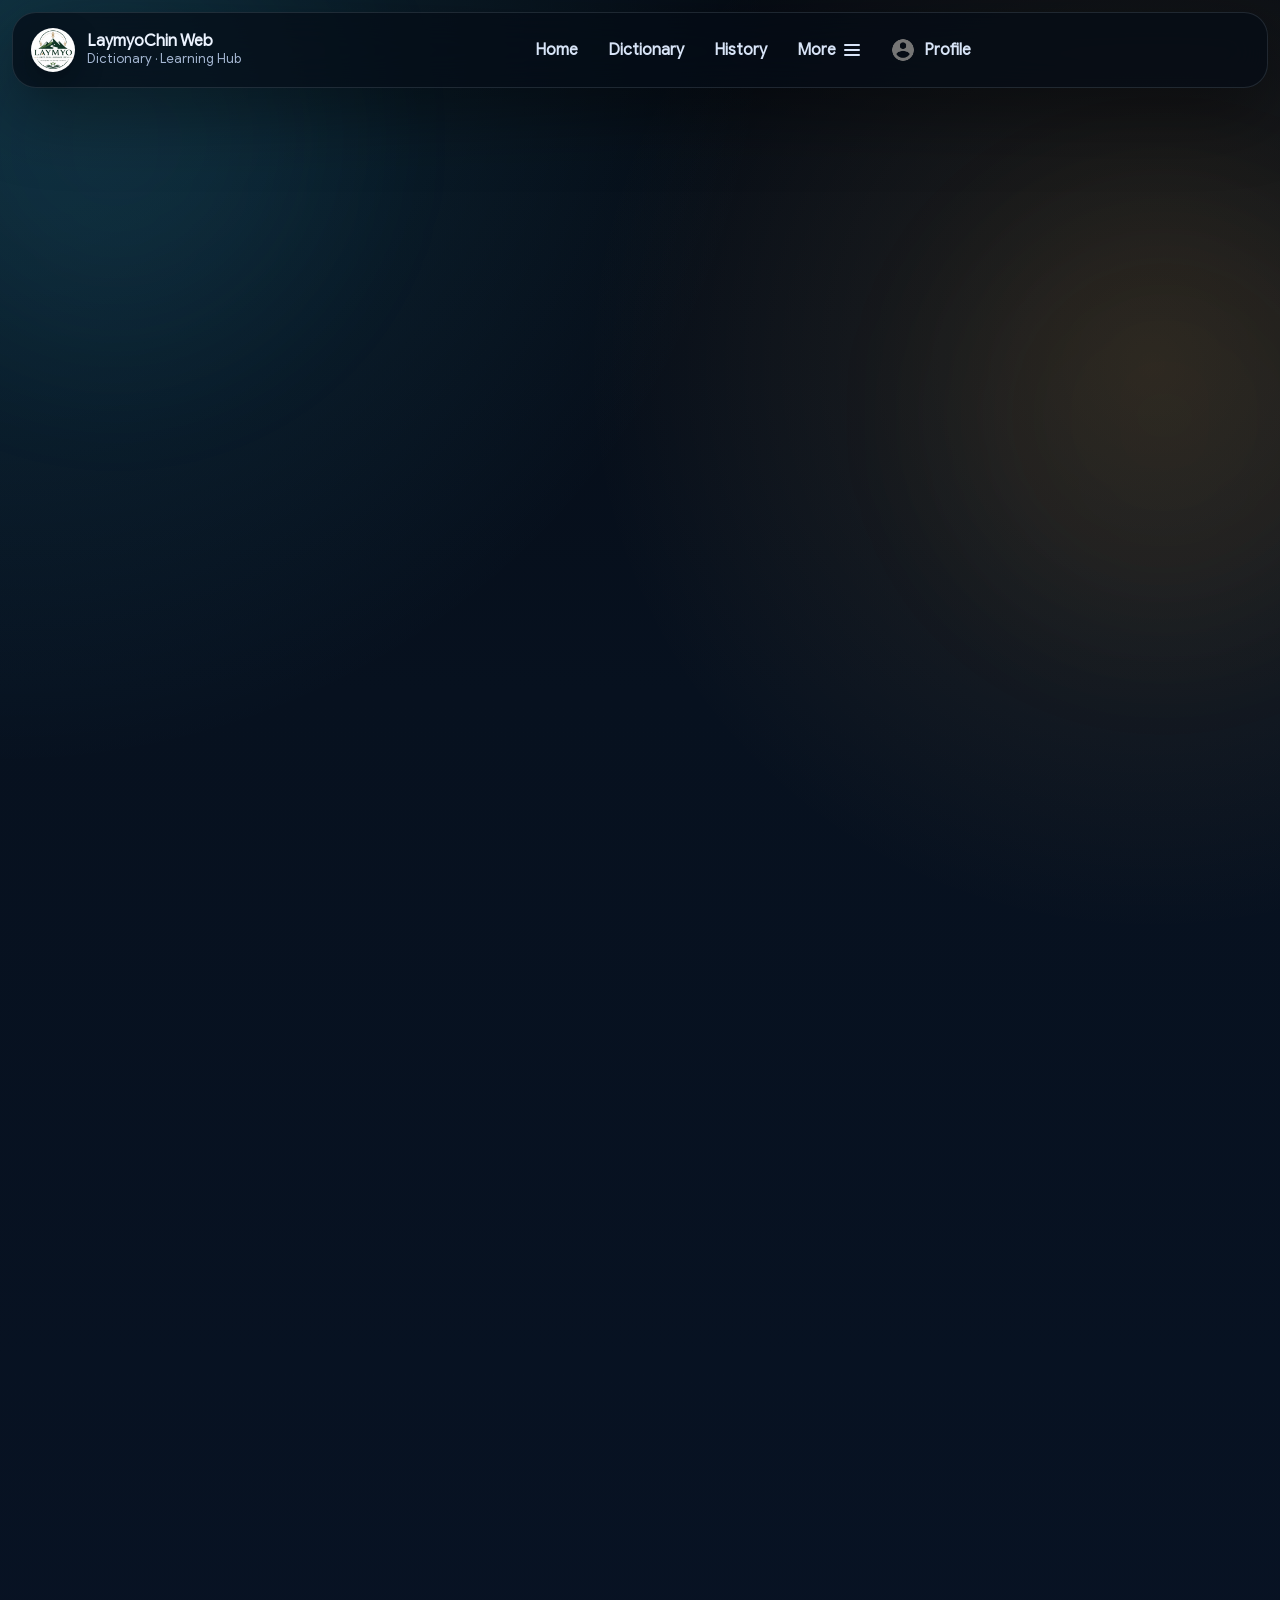
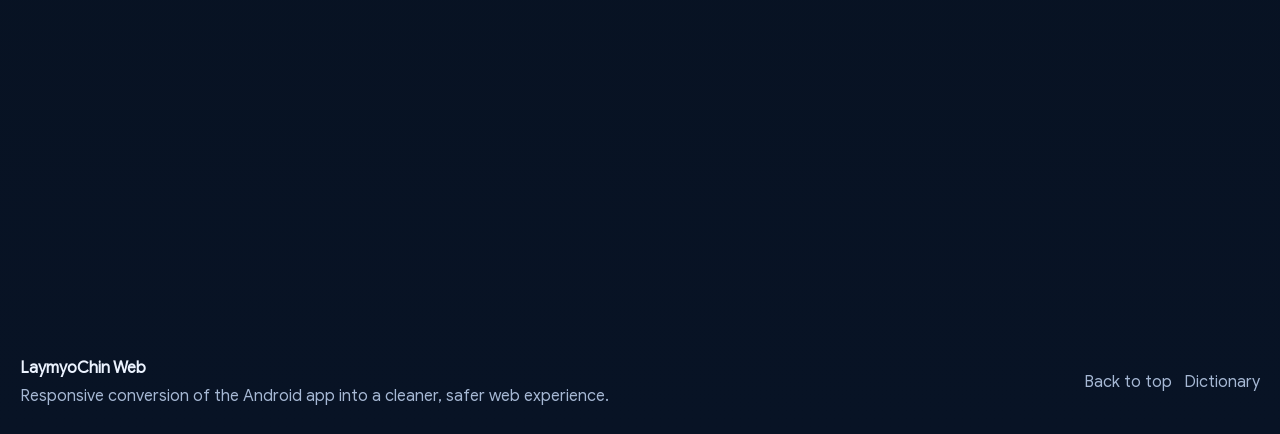
==== html/index.html @ 42d63d2b "Initial commit: LaymyoChin web app" ====
<!doctype html>
<html lang="en">
<head>
  <meta charset="utf-8">
  <meta name="viewport" content="width=device-width, initial-scale=1">
  <meta name="color-scheme" content="dark light">
  <meta name="theme-color" content="#07111f">
  <meta http-equiv="Content-Security-Policy" content="default-src 'self'; base-uri 'none'; form-action 'self'; frame-ancestors 'none'; img-src 'self' data:; font-src 'self'; style-src 'self'; script-src 'self'; connect-src 'self'">
  <meta name="referrer" content="no-referrer">
  <meta name="description" content="LaymyoChin Web is a responsive, local-first website built from the LaymyoChin Android app with dictionary search, lessons, quizzes, and community links.">
  <title>LaymyoChin Web</title>
  <link rel="stylesheet" href="../css/styles.css">
  <script defer src="../js/nav.js"></script>
  <script defer src="../js/app.js"></script>
</head>
<body>
  <div class="bg-orb bg-orb-a"></div>
  <div class="bg-orb bg-orb-b"></div>
  <div class="shell">
    <header class="topbar">
      <a class="brand" href="#top" aria-label="LaymyoChin Web home">
        <img src="../assets/images/logo.png" alt="" class="brand-mark">
        <span>
          <strong>LaymyoChin Web</strong>
          <small>Dictionary · Learning Hub</small>
        </span>
      </a>
      <nav class="nav" aria-label="Primary">
        <a href="/">Home</a>
        <a href="dictionary">Dictionary</a>
        <a href="history">History</a>
        <div class="nav-menu">
          <button class="nav-menu-toggle" type="button" aria-expanded="false" aria-haspopup="true" aria-label="More pages">
            <span class="nav-menu-label">More</span>
            <span class="nav-hamburger" aria-hidden="true"><span></span><span></span><span></span></span>
          </button>
          <div class="nav-menu-panel" role="menu" aria-label="More pages">
            <a href="#alphabet" role="menuitem">Learn Grammar</a>
            <a href="conversation" role="menuitem">Basic Conversation</a>
            <a href="categories" role="menuitem">Learn with Categories</a>
            <a href="about" role="menuitem">About Us</a>
          </div>
        </div>
        <a class="profile-link" href="profile" aria-label="Profile">
          <img src="../assets/images/profile.png" alt="" class="profile-avatar">
          <span>Profile</span>
        </a>
      </nav>
    </header>

    <main id="top">
      <section class="hero-section reveal" id="home" aria-labelledby="hero-title">
        <div class="hero-bg" aria-hidden="true"></div>
        <div class="particle-layer" aria-hidden="true"></div>
        <div class="hero-inner">
          <div class="hero-grid">
            <div class="hero-copy">
              <h1 id="hero-title">Your Learning Space</h1>
              <p class="hero-sub lede">
                <strong>Laymyo</strong> is a Chin language spoken in <strong>Chin State, Myanmar</strong>.
                This website provides dictionaries, grammar, lessons, and resources to preserve and promote the Laymyo language and culture.
              </p>
              <div class="premium-cta-bar">
                <p class="premium-cta-text"><span id="typewriterText"></span><span class="type-caret" aria-hidden="true"></span></p>
                <a class="btn-premium cta-pulse premium-cta-btn" href="https://play.google.com/store/apps/details?id=chin.bk.hleihzue.yet.dictionary" target="_blank" rel="noreferrer noopener">Download Now</a>
                <span class="premium-cta-dot" aria-hidden="true"></span>
              </div>
            </div>
            <div class="hero-visual">
              <div class="hero-art-frame hero-scene">
                <img src="../assets/images/dailands.png" alt="LaymyoChin" class="hero-image">
              </div>
            </div>
          </div>
        </div>
      </section>

      <section class="section reveal" id="alphabet">
        <div class="section-head">
          <div>
            <div class="eyebrow">Study area</div>
            <h2 class="cool-heading">You Learning <span class="cool-highlight">all in one place</span> ✨</h2>
          </div>
        </div>
        <div class="study-grid" id="studyGrid"></div>
      </section>

      <section class="section layout-grid reveal" id="community">
        <article class="card content-card">
          <div class="section-head compact">
            <div>
              <div class="eyebrow">Community and support</div>
              <h2>Social links, updates, and feedback surfaces.</h2>
            </div>
            <p>
              The original app exposes Facebook, Play Store, privacy policy, feedback, more-app, and help routes.
              The web version keeps those destinations visible and safer to navigate.
            </p>
          </div>
          <div class="link-grid reveal-stagger">
            <a class="link-card" href="https://play.google.com/store/apps/details?id=chin.bk.hleihzue.yet.dictionary" target="_blank" rel="noreferrer noopener">
              <strong>Google Play</strong>
              <span>Open the published app listing</span>
            </a>
            <a class="link-card" href="https://laymyochin.wordpress.com/2022/07/30/privacy-policy/" target="_blank" rel="noreferrer noopener">
              <strong>Privacy policy</strong>
              <span>Read the app policy page</span>
            </a>
            <a class="link-card" href="https://yet-mm-dictionary.en.uptodown.com/android" target="_blank" rel="noreferrer noopener">
              <strong>Alternative download</strong>
              <span>External app listing used by the original code</span>
            </a>
          </div>
        </article>

        <aside class="card security-card" id="privacy">
          <div class="eyebrow">Security</div>
          <h2>Hardening choices in this web build.</h2>
          <ul class="checklist">
            <li>Strict CSP, no remote scripts, and no inline event handlers.</li>
            <li>Local storage only for favorites and browsing history.</li>
            <li>Safe link handling with `rel="noreferrer noopener"` on external targets.</li>
            <li>Input is escaped before rendering into the page.</li>
            <li>Static server path normalization blocks traversal.</li>
          </ul>
        </aside>
      </section>
    </main>

    <footer class="footer">
      <div>
        <strong>LaymyoChin Web</strong>
        <p>Responsive conversion of the Android app into a cleaner, safer web experience.</p>
      </div>
      <div class="footer-links">
        <a href="#top">Back to top</a>
        <a href="dictionary">Dictionary</a>
      </div>
    </footer>
  </div>
  <div class="floating-cta" aria-label="Quick actions">
    <a class="floating-cta-link floating-cta-app" href="https://play.google.com/store/apps/details?id=chin.bk.hleihzue.yet.dictionary" target="_blank" rel="noreferrer noopener">
      <span class="floating-cta-kicker">Get the app</span>
      <strong>Install LaymyoChin</strong>
    </a>
    <a class="floating-cta-link floating-cta-join" href="/#community">
      <span class="floating-cta-kicker">Join contribution</span>
      <strong>Help improve the project</strong>
    </a>
  </div>
  <div id="statusBar" class="status-bar" aria-live="polite"></div>
</body>
</html>
---- css/styles.css ----
@font-face {
  font-family: "Laymyo Sans";
  src: url("../assets/fonts/google_sans.ttf") format("truetype");
  font-display: swap;
}

@font-face {
  font-family: "Laymyo Myanmar";
  src: url("../assets/fonts/pyidaungsubold.ttf") format("truetype");
  font-display: swap;
}

:root {
  --bg: #07111f;
  --bg-alt: #0c1727;
  --panel: rgba(12, 22, 38, 0.82);
  --panel-solid: #0f1a2b;
  --line: rgba(214, 232, 255, 0.12);
  --line-strong: rgba(124, 212, 255, 0.35);
  --text: #ecf3ff;
  --muted: #a6b8d4;
  --soft: #d8e4f7;
  --accent: #41d5ff;
  --accent-2: #ffb84d;
  --accent-3: #80f0b6;
  --danger: #ff6f73;
  --shadow: 0 24px 72px rgba(0, 0, 0, 0.42);
  --radius-xl: 30px;
  --radius-lg: 22px;
  --radius-md: 16px;
}

* {
  box-sizing: border-box;
}

html {
  scroll-behavior: smooth;
}

body {
  margin: 0;
  color: var(--text);
  background:
    radial-gradient(circle at top left, rgba(65, 213, 255, 0.16), transparent 32%),
    radial-gradient(circle at 90% 18%, rgba(255, 184, 77, 0.12), transparent 28%),
    linear-gradient(180deg, #050b14 0%, var(--bg) 34%, #081325 100%);
  font-family: "Laymyo Sans", "Laymyo Myanmar", "Segoe UI", sans-serif;
  min-height: 100vh;
}

body::before {
  content: "";
  position: fixed;
  inset: 0;
  pointer-events: none;
  background-image: linear-gradient(rgba(255, 255, 255, 0.03) 1px, transparent 1px),
    linear-gradient(90deg, rgba(255, 255, 255, 0.03) 1px, transparent 1px);
  background-size: 56px 56px;
  mask-image: linear-gradient(180deg, rgba(0, 0, 0, 0.36), transparent 88%);
  opacity: 0.18;
}

a {
  color: inherit;
  text-decoration: none;
}

button,
input,
textarea,
select {
  font: inherit;
}

.shell {
  width: min(calc(100vw - 24px), 1600px);
  margin: 0 auto;
  padding: 12px 0 28px;
  position: relative;
  z-index: 1;
}

.bg-orb {
  position: fixed;
  width: 34vw;
  aspect-ratio: 1;
  border-radius: 50%;
  filter: blur(90px);
  opacity: 0.45;
  pointer-events: none;
  z-index: 0;
}

.bg-orb-a {
  top: -6vw;
  left: -8vw;
  background: rgba(65, 213, 255, 0.14);
}

.bg-orb-b {
  right: -8vw;
  top: 22vh;
  background: rgba(255, 184, 77, 0.11);
}

.topbar {
  position: sticky;
  top: 10px;
  z-index: 20;
  display: grid;
  grid-template-columns: auto minmax(0, 1fr);
  align-items: center;
  gap: 16px;
  padding: 14px 18px;
  margin-bottom: 18px;
  border: 1px solid var(--line);
  border-radius: 24px;
  background: rgba(5, 12, 22, 0.72);
  backdrop-filter: blur(18px);
  box-shadow: var(--shadow);
  transform: translateY(0);
  opacity: 1;
  transition:
    transform 220ms ease,
    opacity 220ms ease,
    padding 220ms ease,
    background 220ms ease,
    border-color 220ms ease,
    box-shadow 220ms ease;
  will-change: transform, opacity;
}

.topbar.is-scrolled {
  padding-block: 10px;
  background: rgba(5, 12, 22, 0.84);
  border-color: rgba(214, 232, 255, 0.16);
  box-shadow: 0 18px 48px rgba(0, 0, 0, 0.32);
}

.topbar.is-hidden {
  transform: translateY(-120%);
  opacity: 0;
  pointer-events: none;
}

.brand {
  display: inline-flex;
  align-items: center;
  gap: 12px;
  min-width: 0;
}

.brand-mark {
  width: 44px;
  height: 44px;
  border-radius: 50%;
  object-fit: cover;
  box-shadow: 0 10px 30px rgba(0, 0, 0, 0.32);
}

.brand span {
  display: flex;
  flex-direction: column;
  min-width: 0;
}

.brand strong {
  font-size: 1rem;
  line-height: 1.1;
}

.brand small {
  color: var(--muted);
  font-size: 0.82rem;
}

.nav {
  display: flex;
  flex-wrap: nowrap;
  justify-content: center;
  align-items: center;
  gap: 10px;
  overflow-x: auto;
  overflow-y: hidden;
  scrollbar-width: none;
  padding: 2px 4px;
  min-width: 0;
  scroll-snap-type: x proximity;
  scroll-padding-inline: 6px;
}

.nav::-webkit-scrollbar {
  display: none;
}

.nav a {
  position: relative;
  padding: 8px 10px;
  color: var(--soft);
  font-weight: 700;
  white-space: nowrap;
  scroll-snap-align: center;
  text-decoration: none;
  transition: color 160ms ease;
}

.nav a::after {
  content: "";
  position: absolute;
  left: 10px;
  right: 10px;
  bottom: 2px;
  height: 2px;
  border-radius: 2px;
  background: var(--accent);
  transform: scaleX(0);
  transform-origin: left;
  transition: transform 220ms ease;
}

.nav a:hover {
  color: var(--text);
}

.nav a:hover::after,
.nav a[aria-current="page"]::after {
  transform: scaleX(1);
}

.nav a[aria-current="page"] {
  color: var(--accent);
}

.nav-menu {
  position: relative;
}

.nav-menu-toggle {
  position: relative;
  display: inline-flex;
  align-items: center;
  gap: 8px;
  padding: 8px 10px;
  border: none;
  background: none;
  color: var(--soft);
  font: inherit;
  font-weight: 700;
  cursor: pointer;
  white-space: nowrap;
  transition: color 160ms ease;
}

.nav-menu-toggle::after {
  content: "";
  position: absolute;
  left: 10px;
  right: 10px;
  bottom: 2px;
  height: 2px;
  border-radius: 2px;
  background: var(--accent);
  transform: scaleX(0);
  transform-origin: left;
  transition: transform 220ms ease;
}

.nav-menu-toggle:hover {
  color: var(--text);
}

.nav-menu-toggle:hover::after {
  transform: scaleX(1);
}

.nav-hamburger {
  display: inline-flex;
  flex-direction: column;
  justify-content: space-between;
  width: 16px;
  height: 12px;
}

.nav-hamburger span {
  display: block;
  height: 2px;
  width: 100%;
  border-radius: 2px;
  background: currentColor;
  transition: transform 200ms ease, opacity 200ms ease;
}

.nav-menu-toggle[aria-expanded="true"] .nav-hamburger span:first-child {
  transform: translateY(5px) rotate(45deg);
}

.nav-menu-toggle[aria-expanded="true"] .nav-hamburger span:nth-child(2) {
  opacity: 0;
}

.nav-menu-toggle[aria-expanded="true"] .nav-hamburger span:last-child {
  transform: translateY(-5px) rotate(-45deg);
}

.nav-menu-panel {
  position: fixed;
  z-index: 40;
  min-width: 230px;
  padding: 8px;
  display: grid;
  gap: 4px;
  border: 1px solid var(--line-strong);
  border-radius: 18px;
  background: rgba(8, 15, 27, 0.96);
  box-shadow: var(--shadow);
  backdrop-filter: blur(14px);
  opacity: 0;
  visibility: hidden;
  transform: translateY(-6px);
  transition: opacity 180ms ease, transform 180ms ease, visibility 180ms;
}

.nav-menu.is-open .nav-menu-panel {
  opacity: 1;
  visibility: visible;
  transform: translateY(0);
}

.nav-menu-panel a {
  display: block;
  padding: 10px 14px;
  border-radius: 12px;
  border: 1px solid transparent;
  color: var(--soft);
  white-space: nowrap;
  transition: background 160ms ease, border-color 160ms ease, color 160ms ease;
}

.nav-menu-panel a:hover {
  background: rgba(255, 255, 255, 0.05);
  border-color: var(--line);
  color: var(--text);
}

.profile-link {
  display: inline-flex;
  align-items: center;
  gap: 8px;
  flex-shrink: 0;
  padding: 8px 10px;
  color: var(--soft);
  font-weight: 700;
  white-space: nowrap;
  text-decoration: none;
  transition: color 160ms ease;
}

.profile-link:hover {
  color: var(--text);
}

.profile-avatar {
  width: 26px;
  height: 26px;
  border-radius: 50%;
  object-fit: cover;
  display: block;
}

.card {
  border: 1px solid var(--line);
  background: linear-gradient(180deg, rgba(16, 27, 45, 0.92), rgba(10, 18, 32, 0.92));
  box-shadow: var(--shadow);
  border-radius: var(--radius-xl);
}

.cool-heading {
  display: block;
  font-weight: 800;
  letter-spacing: -0.01em;
}

.cool-highlight {
  background: linear-gradient(120deg, var(--accent), #9bf0ff, var(--accent-2));
  -webkit-background-clip: text;
  background-clip: text;
  color: transparent;
  animation: coolShimmer 4s ease-in-out infinite;
}

@keyframes coolShimmer {
  0%, 100% { background-position: 0% 50%; }
  50% { background-position: 100% 50%; }
}

.cool-highlight {
  background-size: 200% 200%;
}

.hero {
  display: grid;
  grid-template-columns: 1.2fr 0.8fr;
  gap: 18px;
  padding: 22px;
  overflow: hidden;
  position: relative;
}

.hero::after {
  content: "";
  position: absolute;
  inset: auto -8% -38% auto;
  width: 340px;
  height: 340px;
  border-radius: 50%;
  background: radial-gradient(circle, rgba(65, 213, 255, 0.22), transparent 72%);
  pointer-events: none;
}

.eyebrow {
  display: inline-flex;
  align-items: center;
  gap: 8px;
  color: var(--accent);
  text-transform: uppercase;
  letter-spacing: 0.18em;
  font-size: 0.75rem;
  font-weight: 700;
}

.hero-copy h1,
.section-head h2,
.content-card h2,
.security-card h2,
.translator-card h3,
.detail-card h3 {
  margin: 10px 0 0;
  line-height: 1.06;
}

.hero-copy h1 {
  font-size: clamp(2.4rem, 5vw, 4.8rem);
  max-width: 12ch;
}

.lede,
.section-head p,
.content-card p,
.security-card p {
  color: var(--muted);
  line-height: 1.7;
}

.hero-copy .lede {
  max-width: 65ch;
  font-size: 1.05rem;
  margin-top: 18px;
}

.hero-actions {
  display: flex;
  flex-wrap: wrap;
  gap: 12px;
  margin-top: 24px;
}

.button-icon {
  display: inline-flex;
  align-items: center;
  gap: 8px;
}

.menu-icon {
  font-size: 1rem;
  line-height: 1;
}

.button,
.icon-button,
.link-button {
  border: 1px solid transparent;
  cursor: pointer;
  transition: transform 160ms ease, border-color 160ms ease, background 160ms ease, opacity 160ms ease;
}

.button {
  display: inline-flex;
  align-items: center;
  justify-content: center;
  padding: 13px 18px;
  border-radius: 999px;
  font-weight: 700;
}

.button-primary {
  color: #04101d;
  background: linear-gradient(135deg, var(--accent), #9bf0ff);
  box-shadow: 0 14px 36px rgba(65, 213, 255, 0.28);
}

.button-secondary {
  color: var(--text);
  background: rgba(255, 255, 255, 0.03);
  border-color: var(--line);
}

.button:hover,
.icon-button:hover,
.link-button:hover {
  transform: translateY(-1px);
}

.hero-points {
  display: flex;
  flex-wrap: wrap;
  gap: 10px;
  margin-top: 24px;
}

.hero-points .pill,
.pill {
  display: inline-flex;
  align-items: center;
  gap: 6px;
  padding: 8px 12px;
  border-radius: 999px;
  background: rgba(255, 255, 255, 0.04);
  border: 1px solid var(--line);
  color: var(--soft);
  font-size: 0.9rem;
}

.hero-art {
  display: flex;
  flex-direction: column;
  justify-content: center;
  gap: 16px;
}

.hero-art-frame {
  position: relative;
  min-height: 430px;
  border-radius: 26px;
  overflow: hidden;
  border: 1px solid rgba(255, 255, 255, 0.08);
  background: linear-gradient(180deg, rgba(65, 213, 255, 0.08), rgba(255, 184, 77, 0.08));
}

.about-art {
  background: linear-gradient(160deg, rgba(41, 182, 246, 0.55), rgba(8, 40, 90, 0.85));
}

.about-hero-art {
  position: relative;
  justify-content: center;
  align-items: center;
}

.about-frame {
  position: absolute;
  top: 50%;
  left: 50%;
  transform: translate(-50%, -50%);
  width: 58%;
  height: 62%;
  border-radius: 26px;
  border: 1px solid rgba(65, 213, 255, 0.4);
  box-shadow: 0 20px 50px rgba(8, 40, 90, 0.45);
}

.about-photo {
  position: relative;
  z-index: 1;
  width: min(320px, 100%);
  height: auto;
  border-radius: 22px;
  display: block;
  box-shadow: 0 24px 60px rgba(0, 0, 0, 0.45);
  animation: aboutFloat 5s ease-in-out infinite;
}

@keyframes aboutFloat {
  0%, 100% {
    transform: translateY(0);
  }
  50% {
    transform: translateY(-14px);
  }
}

.hero-scene {
  min-height: 0;
  aspect-ratio: 480 / 221;
}

.profile-card {
  display: flex;
  flex-direction: column;
  align-items: center;
  justify-content: center;
  gap: 12px;
  text-align: center;
  padding: 26px;
  border-radius: var(--radius-lg);
  background: linear-gradient(160deg, rgba(65, 213, 255, 0.14), rgba(255, 184, 77, 0.06));
  border: 1px solid rgba(65, 213, 255, 0.3);
}

.profile-big-avatar {
  width: 104px;
  height: 104px;
  border-radius: 50%;
  object-fit: cover;
  border: 3px solid rgba(65, 213, 255, 0.5);
  box-shadow: 0 16px 44px rgba(65, 213, 255, 0.25);
}

.profile-card h2 {
  margin: 0;
  line-height: 1.1;
}

.profile-card p {
  color: var(--muted);
  margin: 4px 0 0;
}

.profile-status {
  display: flex;
  flex-wrap: wrap;
  justify-content: center;
  gap: 8px;
}

.profile-layout .mini-item {
  padding: 14px;
  border: 1px solid var(--line);
  border-radius: var(--radius-md);
  background: rgba(255, 255, 255, 0.03);
}

.entry-actions {
  display: flex;
  align-items: center;
  gap: 8px;
  margin-top: 10px;
}

.entry-actions .mini-button {
  font-size: 0.85rem;
}

.edit-dialog {
  width: min(430px, calc(100vw - 32px));
  border: 1px solid rgba(65, 213, 255, 0.28);
  border-radius: var(--radius-lg);
  background: linear-gradient(180deg, rgba(16, 27, 45, 0.98), rgba(10, 18, 32, 0.98));
  box-shadow: 0 24px 70px rgba(0, 0, 0, 0.6), 0 0 40px rgba(65, 213, 255, 0.12);
  color: var(--text);
  padding: 20px;
  max-height: 88vh;
  overflow-y: auto;
}

.edit-dialog textarea {
  min-height: 72px;
  resize: none;
  overflow: hidden;
}

.edit-dialog::backdrop {
  background: rgba(3, 8, 16, 0.72);
  backdrop-filter: blur(4px);
}

.edit-review-note {
  margin: 14px 0 4px;
  padding: 10px 14px;
  border-radius: var(--radius-md);
  background: rgba(128, 240, 182, 0.08);
  border: 1px solid rgba(128, 240, 182, 0.3);
  color: var(--accent-3);
  font-size: 0.9rem;
}

.edit-field {
  display: grid;
  gap: 6px;
}

.edit-field span {
  font-weight: 700;
  font-size: 0.85rem;
  letter-spacing: 0.04em;
  text-transform: uppercase;
  color: var(--soft);
}

.edit-field input,
.edit-field textarea {
  font-family: inherit;
}

.edit-hint {
  color: var(--muted);
  font-size: 0.8rem;
}

.edit-status {
  margin-top: 10px;
  font-size: 0.9rem;
  color: var(--accent-2);
  min-height: 1.2em;
}

.hero-art-frame::before {
  content: "";
  position: absolute;
  inset: 0;
  background:
    linear-gradient(180deg, rgba(2, 8, 15, 0.08), rgba(2, 8, 15, 0.72)),
    radial-gradient(circle at 20% 20%, rgba(65, 213, 255, 0.2), transparent 26%);
  z-index: 1;
}

.hero-image {
  position: absolute;
  inset: 0;
  width: 100%;
  height: 100%;
  object-fit: cover;
  z-index: 0;
}

.hero-scene-overlay {
  position: absolute;
  left: 18px;
  right: 18px;
  bottom: 18px;
  display: grid;
  gap: 10px;
  max-width: 360px;
  z-index: 2;
}

.scene-line {
  display: inline-flex;
  align-self: start;
  width: fit-content;
  max-width: 100%;
  padding: 12px 16px;
  border-radius: 999px;
  background: rgba(4, 10, 18, 0.55);
  border: 1px solid rgba(255, 255, 255, 0.1);
  color: var(--text);
  box-shadow: 0 16px 40px rgba(0, 0, 0, 0.26);
  backdrop-filter: blur(10px);
  font-weight: 800;
  letter-spacing: 0.01em;
  transform: translateY(18px);
  opacity: 0;
  animation: floatUpWord 6s ease-in-out infinite;
}

.scene-line-1 { animation-delay: 0s; }
.scene-line-2 { animation-delay: 0.7s; }
.scene-line-3 { animation-delay: 1.4s; }
.scene-line-4 { animation-delay: 2.1s; }

.hero-scene .hero-image {
  filter: saturate(1.05) contrast(1.03);
}

.hero-scene::after {
  content: "";
  position: absolute;
  inset: auto 0 0 0;
  height: 42%;
  background: linear-gradient(180deg, transparent, rgba(3, 7, 12, 0.64));
  pointer-events: none;
  z-index: 1;
}

.hero-badge {
  display: flex;
  flex-direction: column;
  gap: 4px;
  padding: 18px 20px;
  border-radius: 22px;
  background: rgba(255, 255, 255, 0.04);
  border: 1px solid var(--line);
}

.hero-badge span {
  color: var(--accent-2);
  font-size: 0.8rem;
  text-transform: uppercase;
  letter-spacing: 0.12em;
}

.hero-badge strong {
  font-size: 1rem;
}

@keyframes floatUpWord {
  0% {
    opacity: 0;
    transform: translateY(18px);
  }
  14% {
    opacity: 1;
    transform: translateY(0);
  }
  62% {
    opacity: 1;
    transform: translateY(-4px);
  }
  82% {
    opacity: 0;
    transform: translateY(-18px);
  }
  100% {
    opacity: 0;
    transform: translateY(-18px);
  }
}

@media (max-width: 760px) {
  .scene-line-4 {
    max-width: 90%;
  }
}

.stats-grid {
  display: grid;
  grid-template-columns: repeat(4, minmax(0, 1fr));
  gap: 14px;
  margin-top: 14px;
}

.stat {
  padding: 22px;
}

.stat-label {
  color: var(--muted);
  font-size: 0.92rem;
}

.stat strong {
  display: block;
  margin-top: 12px;
  font-size: clamp(2rem, 4vw, 3rem);
}

.stat small {
  display: block;
  margin-top: 4px;
  color: var(--muted);
}

.section {
  margin-top: 22px;
}

.section-head {
  display: grid;
  grid-template-columns: minmax(0, 1fr) minmax(240px, 0.9fr);
  gap: 20px;
  align-items: end;
  margin-bottom: 18px;
}

.section-head-actions {
  display: grid;
  gap: 12px;
  justify-items: start;
}

.section-button {
  display: inline-flex;
  width: fit-content;
}

.section-head.compact {
  grid-template-columns: 1fr;
}

.section-head h2,
.content-card h2,
.security-card h2 {
  font-size: clamp(1.6rem, 3vw, 2.45rem);
}

.modules-grid {
  display: grid;
  grid-template-columns: repeat(4, minmax(0, 1fr));
  gap: 16px;
}

.module-card,
.entry-card,
.mini-item,
.link-card,
.study-card {
  padding: 18px;
  border-radius: 22px;
  border: 1px solid var(--line);
  background: rgba(255, 255, 255, 0.04);
}

.module-card {
  min-height: 168px;
  display: flex;
  flex-direction: column;
  justify-content: space-between;
  gap: 12px;
}

.module-card strong {
  font-size: 1.05rem;
}

.module-card p,
.mini-item p {
  margin: 0;
  color: var(--muted);
  line-height: 1.6;
  font-size: 0.95rem;
}

.module-card .module-tag {
  display: inline-flex;
  width: fit-content;
  padding: 7px 10px;
  border-radius: 999px;
  background: rgba(65, 213, 255, 0.12);
  color: var(--accent);
  font-size: 0.8rem;
}

.layout-grid {
  display: grid;
  grid-template-columns: minmax(0, 1.35fr) minmax(300px, 0.65fr);
  gap: 18px;
  align-items: start;
}

.panel {
  padding: 22px;
}

.sidebar {
  display: grid;
  gap: 16px;
}

.search-bar {
  display: grid;
  grid-template-columns: 1fr;
  margin-top: 16px;
}

.search-bar {
  position: relative;
  border-radius: 18px;
  padding: 1px;
  background: linear-gradient(120deg, var(--accent), #9bf0ff, var(--accent-2), var(--accent-3), var(--accent));
  background-size: 300% 300%;
  animation: searchBorderFlow 4s linear infinite;
}

.search-bar > input {
  border: none;
  background: var(--bg-alt);
  border-radius: 17px;
}

.search-bar:focus-within {
  background-size: 300% 300%;
  animation-duration: 1.6s;
}

@keyframes searchBorderFlow {
  0% { background-position: 0% 50%; }
  100% { background-position: 300% 50%; }
}

input,
textarea,
select {
  width: 100%;
  color: var(--text);
  background: rgba(255, 255, 255, 0.05);
  border: 1px solid var(--line);
  border-radius: 18px;
  padding: 14px 16px;
  outline: none;
}

input::placeholder,
textarea::placeholder {
  color: #91a4c0;
}

input:focus,
textarea:focus,
select:focus {
  border-color: rgba(65, 213, 255, 0.55);
  box-shadow: 0 0 0 4px rgba(65, 213, 255, 0.12);
}

textarea {
  resize: vertical;
  min-height: 170px;
}

.icon-button,
.link-button {
  border-radius: 14px;
  background: rgba(255, 255, 255, 0.04);
  color: var(--soft);
  padding: 12px 14px;
}

.link-button {
  color: var(--accent);
  padding-inline: 0;
  background: transparent;
}

.chip-row {
  display: flex;
  flex-wrap: wrap;
  gap: 10px;
  margin-top: 14px;
}

.chip {
  border-radius: 999px;
  padding: 10px 14px;
  border: 1px solid var(--line);
  background: rgba(255, 255, 255, 0.03);
  color: var(--soft);
  cursor: pointer;
}

.chip.active {
  background: rgba(65, 213, 255, 0.16);
  color: var(--accent);
  border-color: rgba(65, 213, 255, 0.35);
}

.results-meta,
.stack-head,
.translator-row,
.translator-actions {
  display: flex;
  align-items: center;
  justify-content: space-between;
  gap: 12px;
}

.results-meta {
  margin: 18px 0 12px;
  color: var(--muted);
}

.entry-list,
.mini-list {
  display: grid;
  gap: 12px;
}

.entry-card {
  display: grid;
  grid-template-columns: 1fr auto;
  gap: 14px;
  align-items: start;
}

.entry-card.is-selected {
  border-color: rgba(65, 213, 255, 0.4);
  background: rgba(65, 213, 255, 0.08);
}

.entry-card h3 {
  margin: 0 0 10px;
  font-size: 1.02rem;
}

.entry-card .meta,
.entry-detail .meta {
  color: var(--muted);
  font-size: 0.92rem;
}

.entry-actions,
.detail-actions {
  display: flex;
  flex-wrap: wrap;
  gap: 8px;
}

.mini-button {
  display: inline-flex;
  align-items: center;
  justify-content: center;
  padding: 9px 12px;
  border-radius: 999px;
  background: rgba(255, 255, 255, 0.05);
  border: 1px solid var(--line);
  color: var(--soft);
  cursor: pointer;
}

.mini-button:hover {
  border-color: rgba(65, 213, 255, 0.36);
}

.entry-actions .mini-button {
  padding: 10px 18px;
  font-weight: 700;
  font-size: 0.9rem;
  border-width: 1px;
  transition: transform 160ms ease, box-shadow 160ms ease, border-color 160ms ease, filter 160ms ease;
}

.entry-actions .mini-button:hover {
  transform: translateY(-1px);
}

.entry-actions [data-entry-action="edit"] {
  background: linear-gradient(135deg, var(--accent), #9bf0ff);
  border-color: rgba(65, 213, 255, 0.6);
  color: #04101d;
  box-shadow: 0 6px 18px rgba(65, 213, 255, 0.25);
}

.entry-actions [data-entry-action="edit"]:hover {
  box-shadow: 0 8px 24px rgba(65, 213, 255, 0.4);
  filter: brightness(1.06);
}

.entry-actions [data-entry-action="save"] {
  background: rgba(128, 240, 182, 0.14);
  border-color: rgba(128, 240, 182, 0.5);
  color: var(--accent-3);
}

.entry-actions [data-entry-action="save"]:hover {
  background: rgba(128, 240, 182, 0.22);
  box-shadow: 0 6px 18px rgba(128, 240, 182, 0.2);
}

.detail-card {
  padding: 20px;
  min-height: 280px;
}

.detail-empty {
  display: grid;
  place-items: center;
  text-align: center;
  min-height: 100%;
  gap: 10px;
}

.detail-icon {
  width: 64px;
  height: 64px;
  border-radius: 20px;
  display: grid;
  place-items: center;
  background: linear-gradient(135deg, rgba(65, 213, 255, 0.18), rgba(255, 184, 77, 0.16));
  color: var(--accent);
  font-weight: 800;
  font-size: 1.1rem;
}

.detail-head {
  display: flex;
  flex-direction: column;
  gap: 6px;
  margin-bottom: 14px;
}

.detail-head h3 {
  font-size: 1.8rem;
  margin: 0;
}

.detail-grid {
  display: grid;
  gap: 10px;
  margin: 14px 0;
}

.detail-field {
  padding: 14px;
  border-radius: 18px;
  background: rgba(255, 255, 255, 0.04);
  border: 1px solid var(--line);
}

.detail-field span {
  display: block;
  color: var(--muted);
  font-size: 0.82rem;
  margin-bottom: 4px;
  text-transform: uppercase;
  letter-spacing: 0.12em;
}

.stack-card {
  padding: 18px;
}

.stack-card h3 {
  margin: 0;
}

.mini-item {
  display: grid;
  gap: 6px;
}

.mini-item strong {
  font-size: 0.96rem;
}

.translator-grid {
  display: grid;
  grid-template-columns: repeat(2, minmax(0, 1fr));
  gap: 16px;
}

.translator-card {
  padding: 20px;
}

.translator-row {
  flex-wrap: wrap;
  align-items: end;
}

.translator-row label {
  flex: 1 1 180px;
  display: grid;
  gap: 8px;
  color: var(--muted);
}

.block-label {
  display: grid;
  gap: 8px;
  margin-top: 16px;
  color: var(--muted);
}

.translator-actions {
  flex-wrap: wrap;
  justify-content: flex-start;
  margin-top: 16px;
}

.translation-output {
  min-height: 170px;
  padding: 18px;
  border-radius: 20px;
  background: rgba(255, 255, 255, 0.04);
  border: 1px solid var(--line);
  color: var(--text);
  line-height: 1.8;
  white-space: pre-wrap;
}

.translator-note {
  margin: 10px 0 0;
  color: var(--muted);
  font-size: 0.92rem;
  line-height: 1.6;
}

.suggestion-box {
  margin-top: 16px;
}

.study-grid {
  display: grid;
  grid-template-columns: repeat(3, minmax(0, 1fr));
  gap: 16px;
}

.study-card {
  min-height: 170px;
}

.study-card strong {
  display: block;
  font-size: 1.1rem;
  margin-bottom: 8px;
}

.study-card p {
  margin: 0;
  color: var(--muted);
  line-height: 1.65;
}

.conversation-layout,
.category-layout {
  display: grid;
  grid-template-columns: minmax(280px, 0.78fr) minmax(0, 1.22fr);
  gap: 16px;
  align-items: start;
}

.conversation-intro,
.category-intro {
  padding: 22px;
}

.conversation-intro p,
.category-intro p {
  margin: 0;
  color: var(--muted);
  line-height: 1.7;
}

.conversation-actions {
  display: flex;
  flex-wrap: wrap;
  gap: 12px;
  margin-top: 18px;
}

.conversation-grid,
.category-grid {
  display: grid;
  grid-template-columns: repeat(2, minmax(0, 1fr));
  gap: 16px;
}

.conversation-card,
.category-card {
  padding: 20px;
}

.conversation-card-head {
  display: flex;
  justify-content: space-between;
  gap: 14px;
  align-items: flex-start;
}

.conversation-card h3,
.category-card h3 {
  margin: 10px 0 0;
  font-size: 1.12rem;
}

.conversation-card p,
.category-card p {
  margin: 0;
  color: var(--muted);
  line-height: 1.65;
}

.history-grid {
  display: grid;
  grid-template-columns: minmax(0, 1.2fr) minmax(300px, 0.8fr);
  gap: 16px;
  align-items: start;
}

.history-card {
  padding: 22px;
}

.history-subtitle {
  margin: 6px 0 12px;
  color: var(--accent-2);
  font-size: 1.2rem;
  font-weight: 700;
}

.history-text {
  margin: 14px 0 0;
  padding: 18px;
  border-radius: 20px;
  border: 1px solid var(--line);
  background: rgba(255, 255, 255, 0.04);
  color: var(--soft);
  white-space: pre-wrap;
  line-height: 1.8;
  overflow-x: auto;
  font-family: "Laymyo Sans", "Laymyo Myanmar", "Segoe UI", sans-serif;
}

.history-text.small {
  font-size: 0.92rem;
  line-height: 1.7;
}

.history-reference {
  margin-top: 18px;
}

.history-reader-shell {
  display: grid;
  gap: 16px;
  padding: 18px;
}

.history-reader-top {
  display: flex;
  align-items: center;
  justify-content: space-between;
  gap: 12px;
}

.history-reader-count {
  color: var(--muted);
  font-size: 0.92rem;
}

.history-reader {
  padding: 22px;
  display: grid;
  gap: 16px;
}

.history-reader-title {
  color: var(--text);
  font-size: clamp(1.4rem, 4vw, 2rem);
  font-weight: 800;
  line-height: 1.2;
}

.history-reader-body {
  margin: 0;
  white-space: pre-wrap;
  color: var(--soft);
  line-height: 1.85;
  font-family: "Laymyo Sans", "Laymyo Myanmar", "Segoe UI", sans-serif;
  font-size: 1rem;
}

.history-index {
  display: grid;
  grid-template-columns: repeat(auto-fit, minmax(170px, 1fr));
  gap: 12px;
  margin-bottom: 18px;
}

.history-index-chip {
  display: grid;
  gap: 6px;
  padding: 14px 16px;
  border-radius: 18px;
  border: 1px solid var(--line);
  background: rgba(255, 255, 255, 0.05);
  color: var(--text);
  text-decoration: none;
  transition: transform 160ms ease, border-color 160ms ease, background 160ms ease;
}

.history-index-chip span {
  color: var(--accent);
  font-size: 0.82rem;
  letter-spacing: 0.16em;
  text-transform: uppercase;
}

.history-index-chip strong {
  font-size: 0.95rem;
  line-height: 1.45;
}

.history-index-chip:hover,
.history-index-chip:focus-visible {
  transform: translateY(-1px);
  border-color: rgba(65, 213, 255, 0.45);
  background: rgba(65, 213, 255, 0.08);
}

.history-full-card {
  padding: 0;
  overflow: hidden;
}

.history-full-summary {
  display: grid;
  grid-template-columns: auto minmax(0, 1fr) auto;
  gap: 14px;
  align-items: center;
  padding: 18px 20px;
  cursor: pointer;
  list-style: none;
}

.history-full-summary::-webkit-details-marker {
  display: none;
}

.history-step {
  display: inline-flex;
  align-items: center;
  justify-content: center;
  min-width: 48px;
  height: 48px;
  padding: 0 12px;
  border-radius: 16px;
  background: rgba(65, 213, 255, 0.12);
  color: var(--accent);
  font-weight: 800;
}

.history-summary-copy {
  display: grid;
  gap: 3px;
}

.history-summary-copy strong {
  font-size: 1.08rem;
}

.history-summary-copy span {
  color: var(--muted);
  font-size: 0.92rem;
}

.history-toggle {
  width: 34px;
  height: 34px;
  border-radius: 50%;
  display: grid;
  place-items: center;
  border: 1px solid var(--line);
  color: var(--soft);
  background: rgba(255, 255, 255, 0.04);
  transition: transform 160ms ease;
}

.history-full-card[open] .history-toggle {
  transform: rotate(45deg);
}

.history-full-body {
  padding: 0 20px 20px;
  color: var(--muted);
  line-height: 1.75;
}

.history-body-title {
  margin: 0 0 14px;
  color: var(--text);
  font-size: 1rem;
  font-weight: 700;
  letter-spacing: 0.01em;
}

.icon-button {
  width: 38px;
  height: 38px;
  border-radius: 12px;
  border: 1px solid var(--line);
  background: rgba(255, 255, 255, 0.05);
  color: var(--text);
  font-size: 1.35rem;
  line-height: 1;
}

.history-full-text {
  margin: 0 0 14px;
  padding: 18px;
  border-radius: 20px;
  border: 1px solid var(--line);
  background: rgba(255, 255, 255, 0.04);
  color: var(--soft);
  white-space: pre-wrap;
  line-height: 1.8;
  overflow-x: auto;
  font-family: "Laymyo Sans", "Laymyo Myanmar", "Segoe UI", sans-serif;
  max-height: min(72vh, 900px);
  overflow-y: auto;
}

.history-menu-backdrop {
  position: fixed;
  inset: 0;
  background: rgba(4, 10, 18, 0.62);
  backdrop-filter: blur(5px);
  z-index: 30;
}

.history-menu {
  position: fixed;
  top: 88px;
  right: 20px;
  width: min(92vw, 420px);
  max-height: calc(100vh - 120px);
  overflow-y: auto;
  overflow-x: hidden;
  z-index: 31;
  padding: 16px;
  display: grid;
  gap: 14px;
  transform: translateY(-8px) scale(0.98);
  opacity: 0;
  pointer-events: none;
  transition: opacity 180ms ease, transform 180ms ease;
}

.history-menu.is-open {
  opacity: 1;
  transform: translateY(0) scale(1);
  pointer-events: auto;
}

.history-menu-head {
  display: flex;
  align-items: flex-start;
  justify-content: space-between;
  gap: 14px;
}

.history-menu-list {
  display: grid;
  gap: 10px;
  overflow: visible;
  padding-right: 4px;
}

.history-menu-item {
  display: grid;
  gap: 4px;
  text-align: left;
  padding: 14px 16px;
  border-radius: 16px;
  border: 1px solid var(--line);
  background: rgba(255, 255, 255, 0.04);
  color: var(--text);
}

.history-menu-title {
  font-weight: 700;
}

.history-menu-marker {
  color: var(--muted);
  font-size: 0.88rem;
}

.drawer-grid,
.drawer-links-grid,
.drawer-shortcut-grid {
  display: grid;
  gap: 14px;
}

.drawer-grid {
  grid-template-columns: repeat(4, minmax(0, 1fr));
}

.drawer-links-grid {
  grid-template-columns: repeat(3, minmax(0, 1fr));
}

.drawer-shortcut-grid {
  grid-template-columns: repeat(3, minmax(0, 1fr));
}

.drawer-card,
.drawer-link-card,
.drawer-shortcut-card,
.drawer-history-card {
  padding: 18px;
}

.drawer-card {
  display: grid;
  gap: 10px;
}

.drawer-index {
  display: inline-flex;
  width: fit-content;
  min-width: 48px;
  justify-content: center;
  align-items: center;
  padding: 8px 12px;
  border-radius: 999px;
  background: rgba(65, 213, 255, 0.12);
  color: var(--accent);
  font-weight: 800;
}

.drawer-card strong,
.drawer-link-card strong,
.drawer-shortcut-card strong {
  display: block;
  font-size: 1.02rem;
}

.drawer-card p,
.drawer-link-card span,
.drawer-shortcut-card p,
.drawer-history-card p {
  margin: 0;
  color: var(--muted);
  line-height: 1.6;
}

.drawer-link-card {
  display: grid;
  gap: 6px;
}

.drawer-shortcut-card {
  display: grid;
  gap: 6px;
}

.drawer-history-card {
  margin-top: 16px;
  display: grid;
  gap: 12px;
}

.drawer-history-block {
  padding: 18px;
  border-radius: 20px;
  border: 1px solid var(--line);
  background: rgba(255, 255, 255, 0.04);
}

.drawer-history-title {
  color: var(--accent-2);
  font-size: 1.08rem;
  font-weight: 800;
}

.drawer-history-body {
  margin-top: 8px;
  color: var(--text);
  font-size: 1.1rem;
  font-weight: 700;
}

.drawer-header-card {
  padding: 22px;
  display: grid;
  gap: 16px;
}

.drawer-header-top {
  padding: 18px;
  border-radius: 22px;
  background:
    linear-gradient(135deg, rgba(255, 255, 255, 0.04), rgba(65, 213, 255, 0.07)),
    rgba(255, 255, 255, 0.03);
  border: 1px solid var(--line);
}

.drawer-header-title {
  color: #f44336;
  font-size: clamp(1.1rem, 2vw, 1.25rem);
  font-weight: 800;
}

.drawer-header-body {
  margin-top: 8px;
  color: #ffffff;
  font-size: clamp(1rem, 1.8vw, 1.1rem);
  font-weight: 700;
  line-height: 1.55;
}

.drawer-header-meta {
  display: flex;
  flex-wrap: wrap;
  gap: 12px 20px;
  color: var(--accent-2);
  font-size: 0.92rem;
}

.conversation-label {
  display: inline-flex;
  align-items: center;
  justify-content: center;
  min-height: 36px;
  padding: 0 12px;
  border-radius: 999px;
  border: 1px solid var(--line);
  background: rgba(255, 255, 255, 0.04);
  color: var(--soft);
  font-size: 0.9rem;
  white-space: nowrap;
}

.conversation-card-actions {
  display: flex;
  flex-wrap: wrap;
  gap: 10px;
}

.category-chip-cloud {
  display: flex;
  flex-wrap: wrap;
  gap: 10px;
}

.category-chip {
  display: inline-flex;
  align-items: center;
  min-height: 36px;
  padding: 0 12px;
  border-radius: 999px;
  border: 1px solid var(--line);
  background: rgba(255, 255, 255, 0.04);
  color: var(--soft);
  font-size: 0.9rem;
}

.quiz-layout {
  display: grid;
  grid-template-columns: minmax(0, 1.25fr) minmax(280px, 0.75fr);
  gap: 16px;
}

.quiz-card,
.quiz-mode-card {
  padding: 22px;
}

.quiz-top {
  display: flex;
  justify-content: space-between;
  gap: 16px;
  align-items: start;
}

.quiz-top h3 {
  margin: 10px 0 0;
  font-size: clamp(1.4rem, 2.2vw, 2rem);
}

.quiz-scorebox {
  min-width: 120px;
  padding: 14px 16px;
  border-radius: 18px;
  background: rgba(255, 255, 255, 0.04);
  border: 1px solid var(--line);
  text-align: right;
}

.quiz-scorebox span {
  display: block;
  color: var(--muted);
  font-size: 0.82rem;
  text-transform: uppercase;
  letter-spacing: 0.12em;
}

.quiz-scorebox strong {
  font-size: 1.6rem;
}

.quiz-progress {
  display: grid;
  gap: 8px;
  margin-top: 18px;
}

.quiz-progress-bar {
  height: 10px;
  border-radius: 999px;
  background: rgba(255, 255, 255, 0.06);
  overflow: hidden;
  border: 1px solid var(--line);
}

.quiz-progress-bar span {
  display: block;
  height: 100%;
  width: 0%;
  border-radius: inherit;
  background: linear-gradient(90deg, var(--accent), #9bf0ff);
  transition: width 200ms ease;
}

.quiz-progress-text {
  display: flex;
  justify-content: space-between;
  color: var(--muted);
  font-size: 0.92rem;
}

.quiz-question {
  margin-top: 18px;
  padding: 18px;
  border-radius: 20px;
  background: rgba(255, 255, 255, 0.04);
  border: 1px solid var(--line);
  font-size: 1.12rem;
  line-height: 1.7;
}

.quiz-options {
  display: grid;
  grid-template-columns: repeat(2, minmax(0, 1fr));
  gap: 12px;
  margin-top: 16px;
}

.quiz-option {
  padding: 16px;
  border-radius: 18px;
  border: 1px solid var(--line);
  background: rgba(255, 255, 255, 0.04);
  color: var(--soft);
  text-align: left;
  cursor: pointer;
  transition: transform 150ms ease, border-color 150ms ease, background 150ms ease;
}

.quiz-option:hover {
  transform: translateY(-1px);
  border-color: rgba(65, 213, 255, 0.35);
}

.quiz-option.selected {
  background: rgba(65, 213, 255, 0.12);
  border-color: rgba(65, 213, 255, 0.42);
}

.quiz-option.correct {
  background: rgba(128, 240, 182, 0.16);
  border-color: rgba(128, 240, 182, 0.42);
}

.quiz-option.wrong {
  background: rgba(255, 111, 115, 0.16);
  border-color: rgba(255, 111, 115, 0.42);
}

.quiz-actions {
  display: flex;
  flex-wrap: wrap;
  gap: 12px;
  margin-top: 16px;
}

.quiz-feedback {
  min-height: 24px;
  margin-top: 14px;
  color: var(--muted);
}

.quiz-side {
  display: grid;
  gap: 16px;
}

.mode-grid {
  display: grid;
  gap: 12px;
  margin-top: 14px;
}

.mode-tile {
  padding: 18px;
  text-align: left;
  border-radius: 18px;
  border: 1px solid var(--line);
  background: rgba(255, 255, 255, 0.04);
  color: var(--soft);
  cursor: pointer;
}

.mode-tile strong {
  display: block;
  font-size: 1rem;
}

.mode-tile span {
  display: block;
  margin-top: 6px;
  color: var(--muted);
  line-height: 1.6;
}

.soon-grid {
  display: grid;
  grid-template-columns: repeat(2, minmax(0, 1fr));
  gap: 10px;
  margin-top: 14px;
}

.soon-tile {
  padding: 14px;
  border-radius: 16px;
  border: 1px dashed rgba(255, 255, 255, 0.14);
  color: var(--muted);
  text-align: center;
}

.content-card,
.security-card {
  padding: 22px;
}

.link-grid {
  display: grid;
  grid-template-columns: repeat(3, minmax(0, 1fr));
  gap: 14px;
  margin-top: 16px;
}

.link-card {
  display: grid;
  gap: 8px;
  transition: transform 160ms ease, border-color 160ms ease, background 160ms ease;
}

.link-card:hover {
  transform: translateY(-2px);
  border-color: rgba(65, 213, 255, 0.3);
  background: rgba(65, 213, 255, 0.08);
}

.link-card span {
  color: var(--muted);
  line-height: 1.6;
}

.checklist {
  margin: 18px 0 0;
  padding-left: 18px;
  color: var(--soft);
  line-height: 1.8;
}

.footer {
  display: flex;
  justify-content: space-between;
  gap: 18px;
  align-items: center;
  margin-top: 28px;
  padding: 20px 8px 0;
  color: var(--muted);
}

.footer strong {
  color: var(--text);
}

.footer p {
  margin: 8px 0 0;
}

.footer-links {
  display: flex;
  flex-wrap: wrap;
  gap: 12px;
}

.status-bar {
  position: fixed;
  left: 50%;
  bottom: 24px;
  transform: translateX(-50%);
  z-index: 50;
  min-width: min(92vw, 520px);
  padding: 14px 18px;
  border-radius: 999px;
  background: rgba(5, 12, 22, 0.9);
  border: 1px solid var(--line);
  color: var(--soft);
  box-shadow: var(--shadow);
  text-align: center;
  opacity: 0;
  pointer-events: none;
  transition: opacity 180ms ease, transform 180ms ease;
}

.status-bar.show {
  opacity: 1;
  transform: translateX(-50%) translateY(-4px);
}

.floating-cta {
  position: fixed;
  right: 18px;
  bottom: 18px;
  z-index: 45;
  display: grid;
  gap: 10px;
  width: min(86vw, 230px);
}

.floating-cta-link {
  display: grid;
  gap: 4px;
  padding: 14px 16px;
  border-radius: 18px;
  border: 1px solid rgba(214, 232, 255, 0.16);
  box-shadow: 0 18px 44px rgba(0, 0, 0, 0.34);
  backdrop-filter: blur(16px);
  color: #fff;
  text-decoration: none;
  transform: translateY(10px);
  opacity: 0;
  animation: floatingCtaFade 5.2s ease-in-out infinite;
}

.floating-cta-link strong {
  font-size: 1rem;
  line-height: 1.2;
}

.floating-cta-kicker {
  color: var(--muted);
  font-size: 0.78rem;
  letter-spacing: 0.16em;
  text-transform: uppercase;
}

.floating-cta-app {
  border-color: rgba(65, 213, 255, 0.5);
  background: linear-gradient(135deg, rgba(0, 130, 200, 0.92), rgba(8, 40, 90, 0.94));
  box-shadow: 0 18px 44px rgba(0, 0, 0, 0.34), 0 8px 28px rgba(65, 213, 255, 0.25);
}

.floating-cta-app .floating-cta-kicker {
  color: rgba(235, 248, 255, 0.85);
}

.floating-cta-join {
  border-color: rgba(128, 240, 182, 0.45);
  background: linear-gradient(135deg, rgba(6, 128, 86, 0.9), rgba(12, 52, 60, 0.92));
  box-shadow: 0 18px 44px rgba(0, 0, 0, 0.34), 0 8px 28px rgba(128, 240, 182, 0.18);
  animation-delay: 1.6s;
}

.floating-cta-join .floating-cta-kicker {
  color: rgba(235, 255, 245, 0.85);
}

.floating-cta-link:hover,
.floating-cta-link:focus-visible {
  transform: translateY(-1px);
  filter: brightness(1.12);
}

@keyframes floatingCtaFade {
  0% {
    opacity: 0;
    transform: translateY(14px) scale(0.98);
  }
  18% {
    opacity: 1;
    transform: translateY(0) scale(1);
  }
  45% {
    opacity: 1;
    transform: translateY(0) scale(1);
  }
  60% {
    opacity: 0.2;
    transform: translateY(-2px) scale(0.99);
  }
  100% {
    opacity: 0;
    transform: translateY(-8px) scale(0.98);
  }
}

@media (max-width: 1100px) {
  .stats-grid,
  .modules-grid,
  .link-grid,
  .study-grid {
    grid-template-columns: repeat(2, minmax(0, 1fr));
  }

  .layout-grid,
  .quiz-layout,
  .translator-grid,
  .hero,
  .section-head,
  .conversation-layout,
  .category-layout,
  .history-grid {
    grid-template-columns: 1fr;
  }

  .conversation-grid,
  .category-grid {
    grid-template-columns: 1fr;
  }

  .drawer-grid,
  .drawer-links-grid,
  .drawer-shortcut-grid {
    grid-template-columns: 1fr;
  }

  .hero-copy h1 {
    max-width: none;
  }

  .shell {
    width: min(calc(100vw - 18px), 1600px);
  }
}

@media (max-width: 760px) {
  .shell {
    width: min(100vw - 18px, 1240px);
    padding-top: 8px;
  }

  .topbar {
    grid-template-columns: 1fr;
    border-radius: 24px;
  }

  .topbar.is-hidden {
    transform: translateY(-112%);
  }

  .brand {
    justify-self: start;
  }

  .nav {
    width: 100%;
    justify-content: flex-start;
    padding: 4px 0 2px;
  }

  .nav-menu-label {
    display: none;
  }

  .stats-grid,
  .modules-grid,
  .link-grid,
  .study-grid {
    grid-template-columns: 1fr;
  }

  .quiz-options,
  .soon-grid {
    grid-template-columns: 1fr;
  }

  .conversation-grid,
  .category-grid,
  .history-grid,
  .drawer-grid,
  .drawer-links-grid,
  .drawer-shortcut-grid {
    grid-template-columns: 1fr;
  }

  .search-bar,
  .entry-card,
  .translator-row,
  .translator-actions,
  .results-meta,
  .stack-head,
  .footer {
    grid-template-columns: 1fr;
    flex-direction: column;
    align-items: stretch;
  }

  .hero,
  .panel,
  .content-card,
  .security-card,
  .detail-card,
  .translator-card {
    padding: 18px;
  }

  .hero-copy h1 {
    font-size: clamp(2rem, 9vw, 3.4rem);
  }

  .hero-art-frame {
    min-height: 240px;
  }

  .history-full-summary {
    grid-template-columns: auto minmax(0, 1fr);
  }

  .history-toggle {
    grid-column: 2;
    justify-self: end;
  }

  .history-body-title {
    font-size: 0.96rem;
  }

  .history-menu {
    top: 78px;
    right: 12px;
    left: 12px;
    width: auto;
    max-height: calc(100vh - 100px);
  }

  .history-reader-top {
    flex-direction: column;
    align-items: flex-start;
  }

  .history-reader {
    padding: 18px;
  }

  .floating-cta {
    right: 12px;
    bottom: 12px;
    width: min(92vw, 220px);
  }

  .hero-scene {
    min-height: 360px;
  }

  .hero-scene-overlay {
    left: 12px;
    right: 12px;
    bottom: 12px;
    gap: 8px;
  }

  .scene-line {
    padding: 10px 14px;
    font-size: 0.92rem;
  }
}

.hero-section {
  position: relative;
  overflow: hidden;
  display: flex;
  align-items: center;
  min-height: 74vh;
  padding: clamp(2.5rem, 6vw, 4.5rem) 0;
}

.hero-section::after {
  content: "";
  position: absolute;
  left: 0;
  right: 0;
  bottom: -1px;
  height: 140px;
  background: linear-gradient(180deg, rgba(7, 17, 31, 0), rgba(7, 17, 31, 0.9));
  pointer-events: none;
  z-index: 1;
}

.hero-bg {
  position: absolute;
  inset: 0;
  background:
    radial-gradient(circle at 18% 25%, rgba(65, 213, 255, 0.16), transparent 36%),
    radial-gradient(circle at 82% 18%, rgba(128, 240, 182, 0.12), transparent 34%),
    linear-gradient(130deg, rgba(5, 11, 20, 0.55), rgba(12, 23, 39, 0.35));
}

.particle-layer::before,
.particle-layer::after {
  content: "";
  position: absolute;
  inset: 0;
  background-image: radial-gradient(circle, rgba(255, 255, 255, 0.13) 1px, transparent 1px);
  background-size: 90px 90px;
  opacity: 0.22;
  animation: drift 18s linear infinite;
  pointer-events: none;
}

.particle-layer::after {
  background-size: 120px 120px;
  opacity: 0.12;
  animation-duration: 28s;
}

.hero-inner {
  position: relative;
  z-index: 2;
  width: 100%;
}

.hero-grid {
  display: grid;
  grid-template-columns: 1.15fr 0.85fr;
  gap: 40px;
  align-items: center;
}

.hero-section .hero-copy h1 {
  max-width: none;
  margin: 16px 0 14px;
  line-height: 1.18;
  font-weight: 800;
}

.hero-section .hero-sub {
  max-width: 60ch;
}

.hero-buttons {
  display: flex;
  flex-wrap: wrap;
  gap: 12px;
  margin-top: 28px;
}

.btn-premium,
.btn-ghost {
  display: inline-flex;
  align-items: center;
  justify-content: center;
  min-width: 160px;
  padding: 13px 18px;
  border-radius: 999px;
  font-weight: 700;
  text-decoration: none;
  transition: transform 0.24s ease, box-shadow 0.24s ease;
}

.btn-premium {
  background: linear-gradient(120deg, var(--accent), #9bf0ff);
  color: #04101d;
  box-shadow: 0 0 28px rgba(65, 213, 255, 0.4);
}

.btn-ghost {
  border: 1px solid var(--line);
  color: var(--text);
  background: rgba(255, 255, 255, 0.03);
}

.btn-premium:hover,
.btn-ghost:hover {
  transform: scale(1.03);
  box-shadow: 0 10px 30px rgba(65, 213, 255, 0.35);
}

.cta-pulse {
  animation: ctaPulse 2.6s ease-in-out infinite;
}

.premium-cta-bar {
  position: relative;
  margin-top: 22px;
  width: min(620px, 100%);
  display: flex;
  align-items: center;
  gap: 14px;
  padding: 10px 14px 10px 18px;
  border-radius: 999px;
  background: linear-gradient(130deg, rgba(65, 213, 255, 0.16), rgba(128, 240, 182, 0.07));
  border: 1px solid rgba(255, 255, 255, 0.16);
  box-shadow: inset 0 1px 0 rgba(255, 255, 255, 0.14), 0 18px 36px rgba(0, 0, 0, 0.45), 0 0 35px rgba(65, 213, 255, 0.18);
  backdrop-filter: blur(12px);
  animation: ctaBarGlow 3.2s ease-in-out infinite;
}

.premium-cta-text {
  margin: 0;
  padding: 12px 18px;
  border-radius: 999px;
  flex: 1;
  color: var(--muted);
  background: rgba(8, 12, 28, 0.65);
  border: 1px solid rgba(255, 255, 255, 0.08);
  font-weight: 600;
  line-height: 1.5;
}

.type-caret {
  display: inline-block;
  width: 2px;
  height: 1em;
  margin-left: 4px;
  vertical-align: -0.1em;
  background: var(--accent);
  animation: caretBlink 1s step-end infinite;
}

@keyframes caretBlink {
  0%, 100% { opacity: 1; }
  50% { opacity: 0; }
}

.premium-cta-btn {
  min-width: 172px;
}

.premium-cta-dot {
  width: 10px;
  height: 10px;
  border-radius: 999px;
  background: var(--accent);
  box-shadow: 0 0 14px rgba(65, 213, 255, 0.95), 0 0 28px rgba(65, 213, 255, 0.65);
  flex-shrink: 0;
}

@keyframes drift {
  from { transform: translateY(0); }
  to { transform: translateY(-100px); }
}

@keyframes ctaPulse {
  0%, 100% { box-shadow: 0 0 24px rgba(65, 213, 255, 0.35); }
  50% { box-shadow: 0 0 36px rgba(65, 213, 255, 0.6); }
}

@keyframes ctaBarGlow {
  0%, 100% {
    box-shadow: inset 0 1px 0 rgba(255, 255, 255, 0.14), 0 18px 36px rgba(0, 0, 0, 0.45), 0 0 30px rgba(65, 213, 255, 0.16);
  }
  50% {
    box-shadow: inset 0 1px 0 rgba(255, 255, 255, 0.18), 0 22px 40px rgba(0, 0, 0, 0.48), 0 0 42px rgba(65, 213, 255, 0.26);
  }
}

@media (max-width: 900px) {
  .hero-section {
    min-height: auto;
  }

  .hero-grid {
    grid-template-columns: 1fr;
    gap: 28px;
  }

  .hero-visual {
    justify-self: center;
    width: min(420px, 100%);
  }

  .premium-cta-bar {
    flex-wrap: wrap;
  }

  .premium-cta-btn {
    min-width: 100%;
  }
}

.reveal {
  opacity: 0;
  transform: translateY(28px);
  transition: opacity 0.6s ease, transform 0.6s ease;
}

.reveal.is-visible {
  opacity: 1;
  transform: translateY(0);
}

.reveal-stagger > * {
  opacity: 0;
  transform: translateY(22px);
  transition: opacity 0.5s ease, transform 0.5s ease;
}

.reveal-stagger.is-visible > * {
  opacity: 1;
  transform: translateY(0);
}

.reveal-stagger.is-visible > *:nth-child(1) { transition-delay: 0.05s; }
.reveal-stagger.is-visible > *:nth-child(2) { transition-delay: 0.12s; }
.reveal-stagger.is-visible > *:nth-child(3) { transition-delay: 0.19s; }
.reveal-stagger.is-visible > *:nth-child(4) { transition-delay: 0.26s; }
.reveal-stagger.is-visible > *:nth-child(5) { transition-delay: 0.33s; }
.reveal-stagger.is-visible > *:nth-child(6) { transition-delay: 0.4s; }
.reveal-stagger.is-visible > *:nth-child(7) { transition-delay: 0.47s; }
.reveal-stagger.is-visible > *:nth-child(8) { transition-delay: 0.54s; }

@media (prefers-reduced-motion: reduce) {
  .reveal,
  .reveal-stagger > * {
    opacity: 1;
    transform: none;
    transition: none;
  }
}
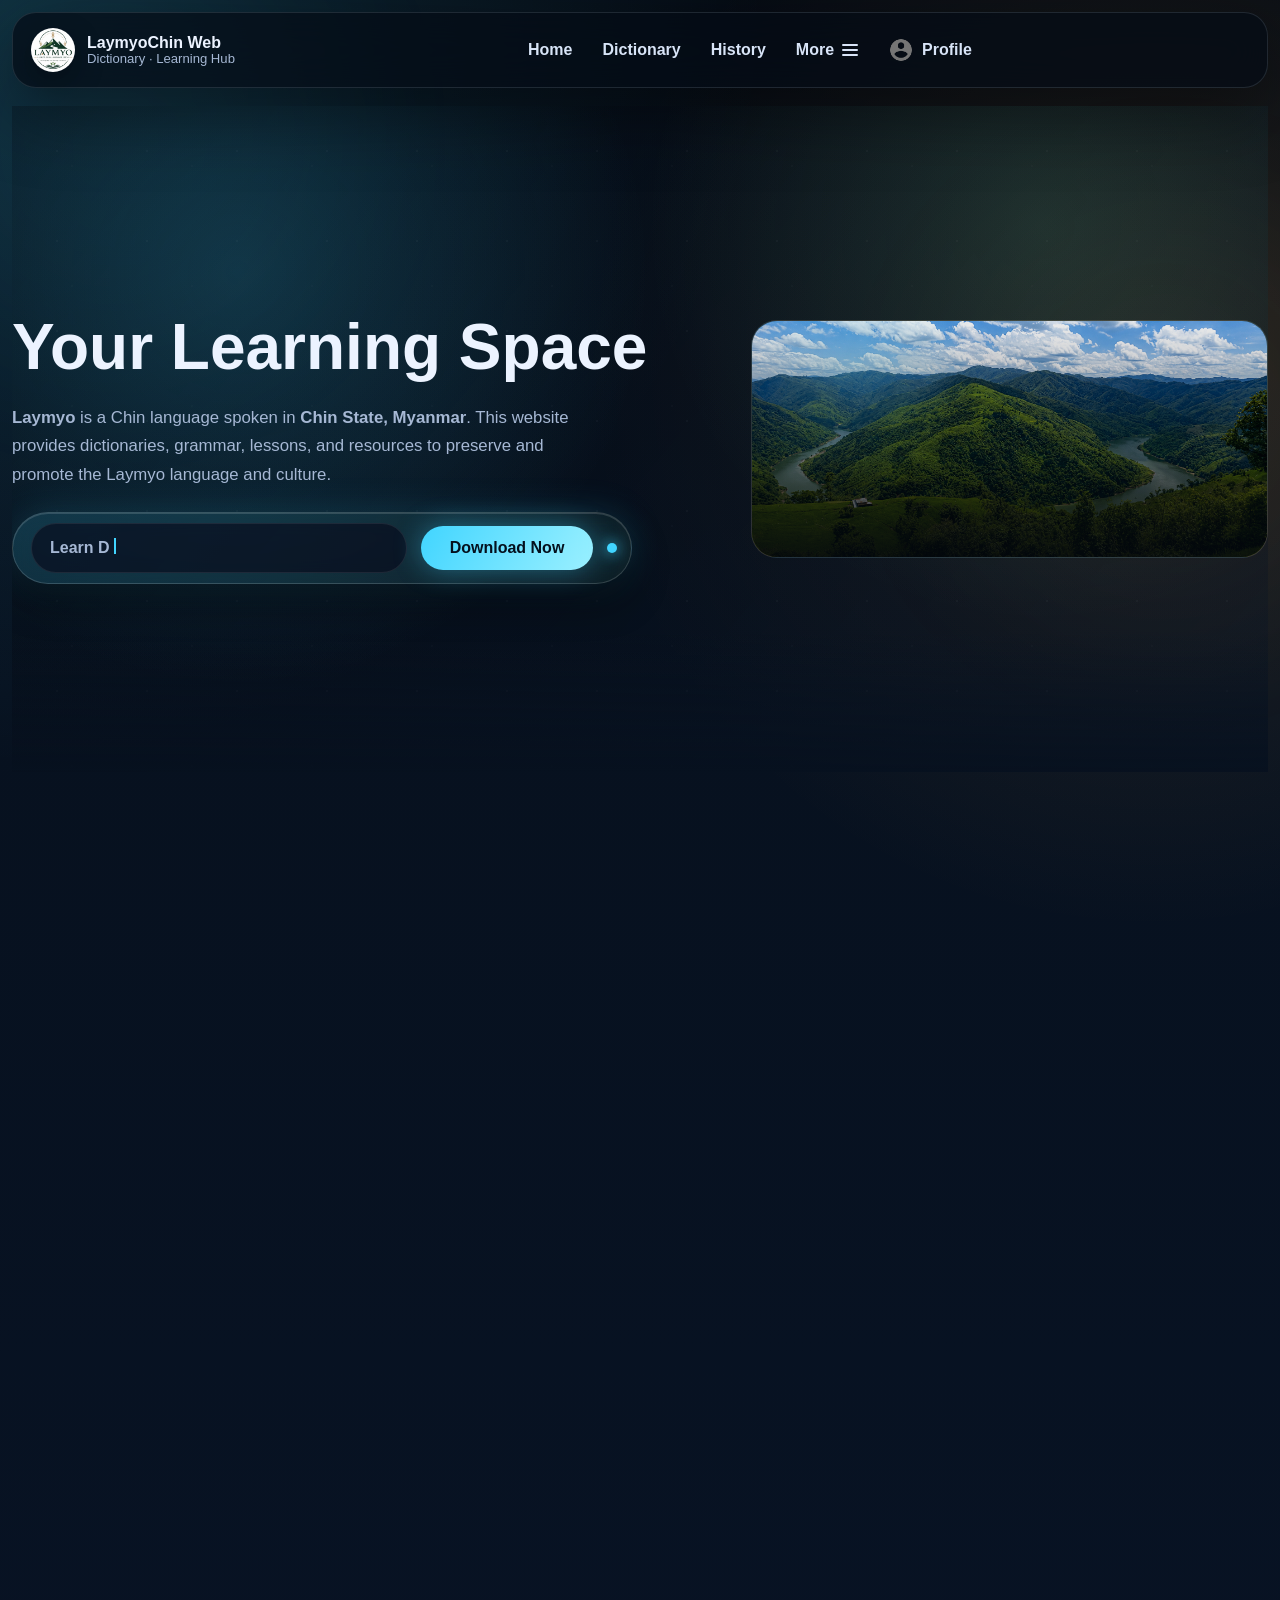
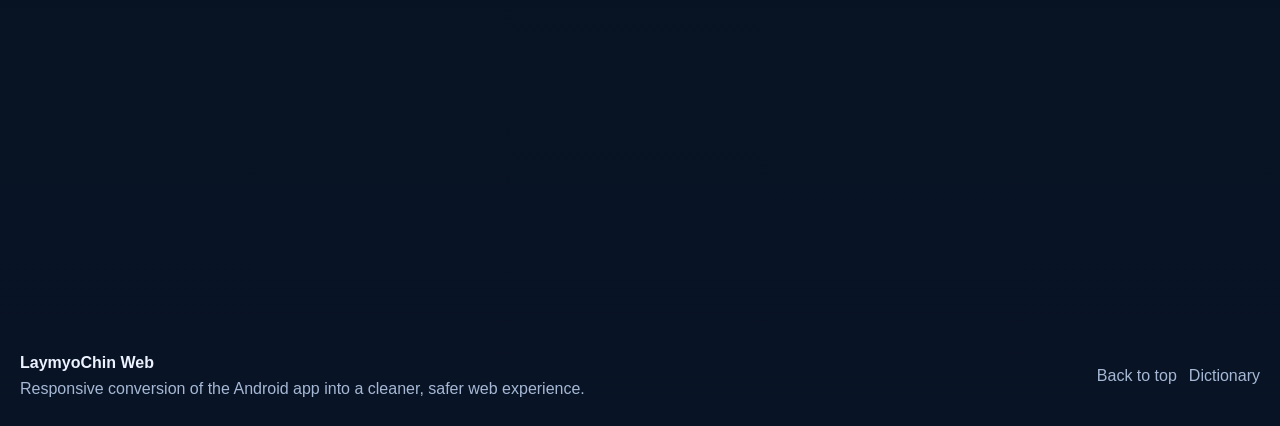
==== commit 03e583d8: "Fix deployment: make site self-contained in html/ folder" ====
--- a/html/index.html
+++ b/html/index.html
@@ -9,9 +9,9 @@
   <meta name="referrer" content="no-referrer">
   <meta name="description" content="LaymyoChin Web is a responsive, local-first website built from the LaymyoChin Android app with dictionary search, lessons, quizzes, and community links.">
   <title>LaymyoChin Web</title>
-  <link rel="stylesheet" href="../css/styles.css">
-  <script defer src="../js/nav.js"></script>
-  <script defer src="../js/app.js"></script>
+  <link rel="stylesheet" href="css/styles.css">
+  <script defer src="js/nav.js"></script>
+  <script defer src="js/app.js"></script>
 </head>
 <body>
   <div class="bg-orb bg-orb-a"></div>
@@ -19,7 +19,7 @@
   <div class="shell">
     <header class="topbar">
       <a class="brand" href="#top" aria-label="LaymyoChin Web home">
-        <img src="../assets/images/logo.png" alt="" class="brand-mark">
+        <img src="assets/images/logo.png" alt="" class="brand-mark">
         <span>
           <strong>LaymyoChin Web</strong>
           <small>Dictionary · Learning Hub</small>
@@ -42,7 +42,7 @@
           </div>
         </div>
         <a class="profile-link" href="profile" aria-label="Profile">
-          <img src="../assets/images/profile.png" alt="" class="profile-avatar">
+          <img src="assets/images/profile.png" alt="" class="profile-avatar">
           <span>Profile</span>
         </a>
       </nav>
@@ -68,7 +68,7 @@
             </div>
             <div class="hero-visual">
               <div class="hero-art-frame hero-scene">
-                <img src="../assets/images/dailands.png" alt="LaymyoChin" class="hero-image">
+                <img src="assets/images/dailands.png" alt="LaymyoChin" class="hero-image">
               </div>
             </div>
           </div>
--- a/html/css/styles.css
+++ b/html/css/styles.css
@@ -0,0 +1,2604 @@
+@font-face {
+  font-family: "Laymyo Sans";
+  src: url("assets/fonts/google_sans.ttf") format("truetype");
+  font-display: swap;
+}
+
+@font-face {
+  font-family: "Laymyo Myanmar";
+  src: url("assets/fonts/pyidaungsubold.ttf") format("truetype");
+  font-display: swap;
+}
+
+:root {
+  --bg: #07111f;
+  --bg-alt: #0c1727;
+  --panel: rgba(12, 22, 38, 0.82);
+  --panel-solid: #0f1a2b;
+  --line: rgba(214, 232, 255, 0.12);
+  --line-strong: rgba(124, 212, 255, 0.35);
+  --text: #ecf3ff;
+  --muted: #a6b8d4;
+  --soft: #d8e4f7;
+  --accent: #41d5ff;
+  --accent-2: #ffb84d;
+  --accent-3: #80f0b6;
+  --danger: #ff6f73;
+  --shadow: 0 24px 72px rgba(0, 0, 0, 0.42);
+  --radius-xl: 30px;
+  --radius-lg: 22px;
+  --radius-md: 16px;
+}
+
+* {
+  box-sizing: border-box;
+}
+
+html {
+  scroll-behavior: smooth;
+}
+
+body {
+  margin: 0;
+  color: var(--text);
+  background:
+    radial-gradient(circle at top left, rgba(65, 213, 255, 0.16), transparent 32%),
+    radial-gradient(circle at 90% 18%, rgba(255, 184, 77, 0.12), transparent 28%),
+    linear-gradient(180deg, #050b14 0%, var(--bg) 34%, #081325 100%);
+  font-family: "Laymyo Sans", "Laymyo Myanmar", "Segoe UI", sans-serif;
+  min-height: 100vh;
+}
+
+body::before {
+  content: "";
+  position: fixed;
+  inset: 0;
+  pointer-events: none;
+  background-image: linear-gradient(rgba(255, 255, 255, 0.03) 1px, transparent 1px),
+    linear-gradient(90deg, rgba(255, 255, 255, 0.03) 1px, transparent 1px);
+  background-size: 56px 56px;
+  mask-image: linear-gradient(180deg, rgba(0, 0, 0, 0.36), transparent 88%);
+  opacity: 0.18;
+}
+
+a {
+  color: inherit;
+  text-decoration: none;
+}
+
+button,
+input,
+textarea,
+select {
+  font: inherit;
+}
+
+.shell {
+  width: min(calc(100vw - 24px), 1600px);
+  margin: 0 auto;
+  padding: 12px 0 28px;
+  position: relative;
+  z-index: 1;
+}
+
+.bg-orb {
+  position: fixed;
+  width: 34vw;
+  aspect-ratio: 1;
+  border-radius: 50%;
+  filter: blur(90px);
+  opacity: 0.45;
+  pointer-events: none;
+  z-index: 0;
+}
+
+.bg-orb-a {
+  top: -6vw;
+  left: -8vw;
+  background: rgba(65, 213, 255, 0.14);
+}
+
+.bg-orb-b {
+  right: -8vw;
+  top: 22vh;
+  background: rgba(255, 184, 77, 0.11);
+}
+
+.topbar {
+  position: sticky;
+  top: 10px;
+  z-index: 20;
+  display: grid;
+  grid-template-columns: auto minmax(0, 1fr);
+  align-items: center;
+  gap: 16px;
+  padding: 14px 18px;
+  margin-bottom: 18px;
+  border: 1px solid var(--line);
+  border-radius: 24px;
+  background: rgba(5, 12, 22, 0.72);
+  backdrop-filter: blur(18px);
+  box-shadow: var(--shadow);
+  transform: translateY(0);
+  opacity: 1;
+  transition:
+    transform 220ms ease,
+    opacity 220ms ease,
+    padding 220ms ease,
+    background 220ms ease,
+    border-color 220ms ease,
+    box-shadow 220ms ease;
+  will-change: transform, opacity;
+}
+
+.topbar.is-scrolled {
+  padding-block: 10px;
+  background: rgba(5, 12, 22, 0.84);
+  border-color: rgba(214, 232, 255, 0.16);
+  box-shadow: 0 18px 48px rgba(0, 0, 0, 0.32);
+}
+
+.topbar.is-hidden {
+  transform: translateY(-120%);
+  opacity: 0;
+  pointer-events: none;
+}
+
+.brand {
+  display: inline-flex;
+  align-items: center;
+  gap: 12px;
+  min-width: 0;
+}
+
+.brand-mark {
+  width: 44px;
+  height: 44px;
+  border-radius: 50%;
+  object-fit: cover;
+  box-shadow: 0 10px 30px rgba(0, 0, 0, 0.32);
+}
+
+.brand span {
+  display: flex;
+  flex-direction: column;
+  min-width: 0;
+}
+
+.brand strong {
+  font-size: 1rem;
+  line-height: 1.1;
+}
+
+.brand small {
+  color: var(--muted);
+  font-size: 0.82rem;
+}
+
+.nav {
+  display: flex;
+  flex-wrap: nowrap;
+  justify-content: center;
+  align-items: center;
+  gap: 10px;
+  overflow-x: auto;
+  overflow-y: hidden;
+  scrollbar-width: none;
+  padding: 2px 4px;
+  min-width: 0;
+  scroll-snap-type: x proximity;
+  scroll-padding-inline: 6px;
+}
+
+.nav::-webkit-scrollbar {
+  display: none;
+}
+
+.nav a {
+  position: relative;
+  padding: 8px 10px;
+  color: var(--soft);
+  font-weight: 700;
+  white-space: nowrap;
+  scroll-snap-align: center;
+  text-decoration: none;
+  transition: color 160ms ease;
+}
+
+.nav a::after {
+  content: "";
+  position: absolute;
+  left: 10px;
+  right: 10px;
+  bottom: 2px;
+  height: 2px;
+  border-radius: 2px;
+  background: var(--accent);
+  transform: scaleX(0);
+  transform-origin: left;
+  transition: transform 220ms ease;
+}
+
+.nav a:hover {
+  color: var(--text);
+}
+
+.nav a:hover::after,
+.nav a[aria-current="page"]::after {
+  transform: scaleX(1);
+}
+
+.nav a[aria-current="page"] {
+  color: var(--accent);
+}
+
+.nav-menu {
+  position: relative;
+}
+
+.nav-menu-toggle {
+  position: relative;
+  display: inline-flex;
+  align-items: center;
+  gap: 8px;
+  padding: 8px 10px;
+  border: none;
+  background: none;
+  color: var(--soft);
+  font: inherit;
+  font-weight: 700;
+  cursor: pointer;
+  white-space: nowrap;
+  transition: color 160ms ease;
+}
+
+.nav-menu-toggle::after {
+  content: "";
+  position: absolute;
+  left: 10px;
+  right: 10px;
+  bottom: 2px;
+  height: 2px;
+  border-radius: 2px;
+  background: var(--accent);
+  transform: scaleX(0);
+  transform-origin: left;
+  transition: transform 220ms ease;
+}
+
+.nav-menu-toggle:hover {
+  color: var(--text);
+}
+
+.nav-menu-toggle:hover::after {
+  transform: scaleX(1);
+}
+
+.nav-hamburger {
+  display: inline-flex;
+  flex-direction: column;
+  justify-content: space-between;
+  width: 16px;
+  height: 12px;
+}
+
+.nav-hamburger span {
+  display: block;
+  height: 2px;
+  width: 100%;
+  border-radius: 2px;
+  background: currentColor;
+  transition: transform 200ms ease, opacity 200ms ease;
+}
+
+.nav-menu-toggle[aria-expanded="true"] .nav-hamburger span:first-child {
+  transform: translateY(5px) rotate(45deg);
+}
+
+.nav-menu-toggle[aria-expanded="true"] .nav-hamburger span:nth-child(2) {
+  opacity: 0;
+}
+
+.nav-menu-toggle[aria-expanded="true"] .nav-hamburger span:last-child {
+  transform: translateY(-5px) rotate(-45deg);
+}
+
+.nav-menu-panel {
+  position: fixed;
+  z-index: 40;
+  min-width: 230px;
+  padding: 8px;
+  display: grid;
+  gap: 4px;
+  border: 1px solid var(--line-strong);
+  border-radius: 18px;
+  background: rgba(8, 15, 27, 0.96);
+  box-shadow: var(--shadow);
+  backdrop-filter: blur(14px);
+  opacity: 0;
+  visibility: hidden;
+  transform: translateY(-6px);
+  transition: opacity 180ms ease, transform 180ms ease, visibility 180ms;
+}
+
+.nav-menu.is-open .nav-menu-panel {
+  opacity: 1;
+  visibility: visible;
+  transform: translateY(0);
+}
+
+.nav-menu-panel a {
+  display: block;
+  padding: 10px 14px;
+  border-radius: 12px;
+  border: 1px solid transparent;
+  color: var(--soft);
+  white-space: nowrap;
+  transition: background 160ms ease, border-color 160ms ease, color 160ms ease;
+}
+
+.nav-menu-panel a:hover {
+  background: rgba(255, 255, 255, 0.05);
+  border-color: var(--line);
+  color: var(--text);
+}
+
+.profile-link {
+  display: inline-flex;
+  align-items: center;
+  gap: 8px;
+  flex-shrink: 0;
+  padding: 8px 10px;
+  color: var(--soft);
+  font-weight: 700;
+  white-space: nowrap;
+  text-decoration: none;
+  transition: color 160ms ease;
+}
+
+.profile-link:hover {
+  color: var(--text);
+}
+
+.profile-avatar {
+  width: 26px;
+  height: 26px;
+  border-radius: 50%;
+  object-fit: cover;
+  display: block;
+}
+
+.card {
+  border: 1px solid var(--line);
+  background: linear-gradient(180deg, rgba(16, 27, 45, 0.92), rgba(10, 18, 32, 0.92));
+  box-shadow: var(--shadow);
+  border-radius: var(--radius-xl);
+}
+
+.cool-heading {
+  display: block;
+  font-weight: 800;
+  letter-spacing: -0.01em;
+}
+
+.cool-highlight {
+  background: linear-gradient(120deg, var(--accent), #9bf0ff, var(--accent-2));
+  -webkit-background-clip: text;
+  background-clip: text;
+  color: transparent;
+  animation: coolShimmer 4s ease-in-out infinite;
+}
+
+@keyframes coolShimmer {
+  0%, 100% { background-position: 0% 50%; }
+  50% { background-position: 100% 50%; }
+}
+
+.cool-highlight {
+  background-size: 200% 200%;
+}
+
+.hero {
+  display: grid;
+  grid-template-columns: 1.2fr 0.8fr;
+  gap: 18px;
+  padding: 22px;
+  overflow: hidden;
+  position: relative;
+}
+
+.hero::after {
+  content: "";
+  position: absolute;
+  inset: auto -8% -38% auto;
+  width: 340px;
+  height: 340px;
+  border-radius: 50%;
+  background: radial-gradient(circle, rgba(65, 213, 255, 0.22), transparent 72%);
+  pointer-events: none;
+}
+
+.eyebrow {
+  display: inline-flex;
+  align-items: center;
+  gap: 8px;
+  color: var(--accent);
+  text-transform: uppercase;
+  letter-spacing: 0.18em;
+  font-size: 0.75rem;
+  font-weight: 700;
+}
+
+.hero-copy h1,
+.section-head h2,
+.content-card h2,
+.security-card h2,
+.translator-card h3,
+.detail-card h3 {
+  margin: 10px 0 0;
+  line-height: 1.06;
+}
+
+.hero-copy h1 {
+  font-size: clamp(2.4rem, 5vw, 4.8rem);
+  max-width: 12ch;
+}
+
+.lede,
+.section-head p,
+.content-card p,
+.security-card p {
+  color: var(--muted);
+  line-height: 1.7;
+}
+
+.hero-copy .lede {
+  max-width: 65ch;
+  font-size: 1.05rem;
+  margin-top: 18px;
+}
+
+.hero-actions {
+  display: flex;
+  flex-wrap: wrap;
+  gap: 12px;
+  margin-top: 24px;
+}
+
+.button-icon {
+  display: inline-flex;
+  align-items: center;
+  gap: 8px;
+}
+
+.menu-icon {
+  font-size: 1rem;
+  line-height: 1;
+}
+
+.button,
+.icon-button,
+.link-button {
+  border: 1px solid transparent;
+  cursor: pointer;
+  transition: transform 160ms ease, border-color 160ms ease, background 160ms ease, opacity 160ms ease;
+}
+
+.button {
+  display: inline-flex;
+  align-items: center;
+  justify-content: center;
+  padding: 13px 18px;
+  border-radius: 999px;
+  font-weight: 700;
+}
+
+.button-primary {
+  color: #04101d;
+  background: linear-gradient(135deg, var(--accent), #9bf0ff);
+  box-shadow: 0 14px 36px rgba(65, 213, 255, 0.28);
+}
+
+.button-secondary {
+  color: var(--text);
+  background: rgba(255, 255, 255, 0.03);
+  border-color: var(--line);
+}
+
+.button:hover,
+.icon-button:hover,
+.link-button:hover {
+  transform: translateY(-1px);
+}
+
+.hero-points {
+  display: flex;
+  flex-wrap: wrap;
+  gap: 10px;
+  margin-top: 24px;
+}
+
+.hero-points .pill,
+.pill {
+  display: inline-flex;
+  align-items: center;
+  gap: 6px;
+  padding: 8px 12px;
+  border-radius: 999px;
+  background: rgba(255, 255, 255, 0.04);
+  border: 1px solid var(--line);
+  color: var(--soft);
+  font-size: 0.9rem;
+}
+
+.hero-art {
+  display: flex;
+  flex-direction: column;
+  justify-content: center;
+  gap: 16px;
+}
+
+.hero-art-frame {
+  position: relative;
+  min-height: 430px;
+  border-radius: 26px;
+  overflow: hidden;
+  border: 1px solid rgba(255, 255, 255, 0.08);
+  background: linear-gradient(180deg, rgba(65, 213, 255, 0.08), rgba(255, 184, 77, 0.08));
+}
+
+.about-art {
+  background: linear-gradient(160deg, rgba(41, 182, 246, 0.55), rgba(8, 40, 90, 0.85));
+}
+
+.about-hero-art {
+  position: relative;
+  justify-content: center;
+  align-items: center;
+}
+
+.about-frame {
+  position: absolute;
+  top: 50%;
+  left: 50%;
+  transform: translate(-50%, -50%);
+  width: 58%;
+  height: 62%;
+  border-radius: 26px;
+  border: 1px solid rgba(65, 213, 255, 0.4);
+  box-shadow: 0 20px 50px rgba(8, 40, 90, 0.45);
+}
+
+.about-photo {
+  position: relative;
+  z-index: 1;
+  width: min(320px, 100%);
+  height: auto;
+  border-radius: 22px;
+  display: block;
+  box-shadow: 0 24px 60px rgba(0, 0, 0, 0.45);
+  animation: aboutFloat 5s ease-in-out infinite;
+}
+
+@keyframes aboutFloat {
+  0%, 100% {
+    transform: translateY(0);
+  }
+  50% {
+    transform: translateY(-14px);
+  }
+}
+
+.hero-scene {
+  min-height: 0;
+  aspect-ratio: 480 / 221;
+}
+
+.profile-card {
+  display: flex;
+  flex-direction: column;
+  align-items: center;
+  justify-content: center;
+  gap: 12px;
+  text-align: center;
+  padding: 26px;
+  border-radius: var(--radius-lg);
+  background: linear-gradient(160deg, rgba(65, 213, 255, 0.14), rgba(255, 184, 77, 0.06));
+  border: 1px solid rgba(65, 213, 255, 0.3);
+}
+
+.profile-big-avatar {
+  width: 104px;
+  height: 104px;
+  border-radius: 50%;
+  object-fit: cover;
+  border: 3px solid rgba(65, 213, 255, 0.5);
+  box-shadow: 0 16px 44px rgba(65, 213, 255, 0.25);
+}
+
+.profile-card h2 {
+  margin: 0;
+  line-height: 1.1;
+}
+
+.profile-card p {
+  color: var(--muted);
+  margin: 4px 0 0;
+}
+
+.profile-status {
+  display: flex;
+  flex-wrap: wrap;
+  justify-content: center;
+  gap: 8px;
+}
+
+.profile-layout .mini-item {
+  padding: 14px;
+  border: 1px solid var(--line);
+  border-radius: var(--radius-md);
+  background: rgba(255, 255, 255, 0.03);
+}
+
+.entry-actions {
+  display: flex;
+  align-items: center;
+  gap: 8px;
+  margin-top: 10px;
+}
+
+.entry-actions .mini-button {
+  font-size: 0.85rem;
+}
+
+.edit-dialog {
+  width: min(430px, calc(100vw - 32px));
+  border: 1px solid rgba(65, 213, 255, 0.28);
+  border-radius: var(--radius-lg);
+  background: linear-gradient(180deg, rgba(16, 27, 45, 0.98), rgba(10, 18, 32, 0.98));
+  box-shadow: 0 24px 70px rgba(0, 0, 0, 0.6), 0 0 40px rgba(65, 213, 255, 0.12);
+  color: var(--text);
+  padding: 20px;
+  max-height: 88vh;
+  overflow-y: auto;
+}
+
+.edit-dialog textarea {
+  min-height: 72px;
+  resize: none;
+  overflow: hidden;
+}
+
+.edit-dialog::backdrop {
+  background: rgba(3, 8, 16, 0.72);
+  backdrop-filter: blur(4px);
+}
+
+.edit-review-note {
+  margin: 14px 0 4px;
+  padding: 10px 14px;
+  border-radius: var(--radius-md);
+  background: rgba(128, 240, 182, 0.08);
+  border: 1px solid rgba(128, 240, 182, 0.3);
+  color: var(--accent-3);
+  font-size: 0.9rem;
+}
+
+.edit-field {
+  display: grid;
+  gap: 6px;
+}
+
+.edit-field span {
+  font-weight: 700;
+  font-size: 0.85rem;
+  letter-spacing: 0.04em;
+  text-transform: uppercase;
+  color: var(--soft);
+}
+
+.edit-field input,
+.edit-field textarea {
+  font-family: inherit;
+}
+
+.edit-hint {
+  color: var(--muted);
+  font-size: 0.8rem;
+}
+
+.edit-status {
+  margin-top: 10px;
+  font-size: 0.9rem;
+  color: var(--accent-2);
+  min-height: 1.2em;
+}
+
+.hero-art-frame::before {
+  content: "";
+  position: absolute;
+  inset: 0;
+  background:
+    linear-gradient(180deg, rgba(2, 8, 15, 0.08), rgba(2, 8, 15, 0.72)),
+    radial-gradient(circle at 20% 20%, rgba(65, 213, 255, 0.2), transparent 26%);
+  z-index: 1;
+}
+
+.hero-image {
+  position: absolute;
+  inset: 0;
+  width: 100%;
+  height: 100%;
+  object-fit: cover;
+  z-index: 0;
+}
+
+.hero-scene-overlay {
+  position: absolute;
+  left: 18px;
+  right: 18px;
+  bottom: 18px;
+  display: grid;
+  gap: 10px;
+  max-width: 360px;
+  z-index: 2;
+}
+
+.scene-line {
+  display: inline-flex;
+  align-self: start;
+  width: fit-content;
+  max-width: 100%;
+  padding: 12px 16px;
+  border-radius: 999px;
+  background: rgba(4, 10, 18, 0.55);
+  border: 1px solid rgba(255, 255, 255, 0.1);
+  color: var(--text);
+  box-shadow: 0 16px 40px rgba(0, 0, 0, 0.26);
+  backdrop-filter: blur(10px);
+  font-weight: 800;
+  letter-spacing: 0.01em;
+  transform: translateY(18px);
+  opacity: 0;
+  animation: floatUpWord 6s ease-in-out infinite;
+}
+
+.scene-line-1 { animation-delay: 0s; }
+.scene-line-2 { animation-delay: 0.7s; }
+.scene-line-3 { animation-delay: 1.4s; }
+.scene-line-4 { animation-delay: 2.1s; }
+
+.hero-scene .hero-image {
+  filter: saturate(1.05) contrast(1.03);
+}
+
+.hero-scene::after {
+  content: "";
+  position: absolute;
+  inset: auto 0 0 0;
+  height: 42%;
+  background: linear-gradient(180deg, transparent, rgba(3, 7, 12, 0.64));
+  pointer-events: none;
+  z-index: 1;
+}
+
+.hero-badge {
+  display: flex;
+  flex-direction: column;
+  gap: 4px;
+  padding: 18px 20px;
+  border-radius: 22px;
+  background: rgba(255, 255, 255, 0.04);
+  border: 1px solid var(--line);
+}
+
+.hero-badge span {
+  color: var(--accent-2);
+  font-size: 0.8rem;
+  text-transform: uppercase;
+  letter-spacing: 0.12em;
+}
+
+.hero-badge strong {
+  font-size: 1rem;
+}
+
+@keyframes floatUpWord {
+  0% {
+    opacity: 0;
+    transform: translateY(18px);
+  }
+  14% {
+    opacity: 1;
+    transform: translateY(0);
+  }
+  62% {
+    opacity: 1;
+    transform: translateY(-4px);
+  }
+  82% {
+    opacity: 0;
+    transform: translateY(-18px);
+  }
+  100% {
+    opacity: 0;
+    transform: translateY(-18px);
+  }
+}
+
+@media (max-width: 760px) {
+  .scene-line-4 {
+    max-width: 90%;
+  }
+}
+
+.stats-grid {
+  display: grid;
+  grid-template-columns: repeat(4, minmax(0, 1fr));
+  gap: 14px;
+  margin-top: 14px;
+}
+
+.stat {
+  padding: 22px;
+}
+
+.stat-label {
+  color: var(--muted);
+  font-size: 0.92rem;
+}
+
+.stat strong {
+  display: block;
+  margin-top: 12px;
+  font-size: clamp(2rem, 4vw, 3rem);
+}
+
+.stat small {
+  display: block;
+  margin-top: 4px;
+  color: var(--muted);
+}
+
+.section {
+  margin-top: 22px;
+}
+
+.section-head {
+  display: grid;
+  grid-template-columns: minmax(0, 1fr) minmax(240px, 0.9fr);
+  gap: 20px;
+  align-items: end;
+  margin-bottom: 18px;
+}
+
+.section-head-actions {
+  display: grid;
+  gap: 12px;
+  justify-items: start;
+}
+
+.section-button {
+  display: inline-flex;
+  width: fit-content;
+}
+
+.section-head.compact {
+  grid-template-columns: 1fr;
+}
+
+.section-head h2,
+.content-card h2,
+.security-card h2 {
+  font-size: clamp(1.6rem, 3vw, 2.45rem);
+}
+
+.modules-grid {
+  display: grid;
+  grid-template-columns: repeat(4, minmax(0, 1fr));
+  gap: 16px;
+}
+
+.module-card,
+.entry-card,
+.mini-item,
+.link-card,
+.study-card {
+  padding: 18px;
+  border-radius: 22px;
+  border: 1px solid var(--line);
+  background: rgba(255, 255, 255, 0.04);
+}
+
+.module-card {
+  min-height: 168px;
+  display: flex;
+  flex-direction: column;
+  justify-content: space-between;
+  gap: 12px;
+}
+
+.module-card strong {
+  font-size: 1.05rem;
+}
+
+.module-card p,
+.mini-item p {
+  margin: 0;
+  color: var(--muted);
+  line-height: 1.6;
+  font-size: 0.95rem;
+}
+
+.module-card .module-tag {
+  display: inline-flex;
+  width: fit-content;
+  padding: 7px 10px;
+  border-radius: 999px;
+  background: rgba(65, 213, 255, 0.12);
+  color: var(--accent);
+  font-size: 0.8rem;
+}
+
+.layout-grid {
+  display: grid;
+  grid-template-columns: minmax(0, 1.35fr) minmax(300px, 0.65fr);
+  gap: 18px;
+  align-items: start;
+}
+
+.panel {
+  padding: 22px;
+}
+
+.sidebar {
+  display: grid;
+  gap: 16px;
+}
+
+.search-bar {
+  display: grid;
+  grid-template-columns: 1fr;
+  margin-top: 16px;
+}
+
+.search-bar {
+  position: relative;
+  border-radius: 18px;
+  padding: 1px;
+  background: linear-gradient(120deg, var(--accent), #9bf0ff, var(--accent-2), var(--accent-3), var(--accent));
+  background-size: 300% 300%;
+  animation: searchBorderFlow 4s linear infinite;
+}
+
+.search-bar > input {
+  border: none;
+  background: var(--bg-alt);
+  border-radius: 17px;
+}
+
+.search-bar:focus-within {
+  background-size: 300% 300%;
+  animation-duration: 1.6s;
+}
+
+@keyframes searchBorderFlow {
+  0% { background-position: 0% 50%; }
+  100% { background-position: 300% 50%; }
+}
+
+input,
+textarea,
+select {
+  width: 100%;
+  color: var(--text);
+  background: rgba(255, 255, 255, 0.05);
+  border: 1px solid var(--line);
+  border-radius: 18px;
+  padding: 14px 16px;
+  outline: none;
+}
+
+input::placeholder,
+textarea::placeholder {
+  color: #91a4c0;
+}
+
+input:focus,
+textarea:focus,
+select:focus {
+  border-color: rgba(65, 213, 255, 0.55);
+  box-shadow: 0 0 0 4px rgba(65, 213, 255, 0.12);
+}
+
+textarea {
+  resize: vertical;
+  min-height: 170px;
+}
+
+.icon-button,
+.link-button {
+  border-radius: 14px;
+  background: rgba(255, 255, 255, 0.04);
+  color: var(--soft);
+  padding: 12px 14px;
+}
+
+.link-button {
+  color: var(--accent);
+  padding-inline: 0;
+  background: transparent;
+}
+
+.chip-row {
+  display: flex;
+  flex-wrap: wrap;
+  gap: 10px;
+  margin-top: 14px;
+}
+
+.chip {
+  border-radius: 999px;
+  padding: 10px 14px;
+  border: 1px solid var(--line);
+  background: rgba(255, 255, 255, 0.03);
+  color: var(--soft);
+  cursor: pointer;
+}
+
+.chip.active {
+  background: rgba(65, 213, 255, 0.16);
+  color: var(--accent);
+  border-color: rgba(65, 213, 255, 0.35);
+}
+
+.results-meta,
+.stack-head,
+.translator-row,
+.translator-actions {
+  display: flex;
+  align-items: center;
+  justify-content: space-between;
+  gap: 12px;
+}
+
+.results-meta {
+  margin: 18px 0 12px;
+  color: var(--muted);
+}
+
+.entry-list,
+.mini-list {
+  display: grid;
+  gap: 12px;
+}
+
+.entry-card {
+  display: grid;
+  grid-template-columns: 1fr auto;
+  gap: 14px;
+  align-items: start;
+}
+
+.entry-card.is-selected {
+  border-color: rgba(65, 213, 255, 0.4);
+  background: rgba(65, 213, 255, 0.08);
+}
+
+.entry-card h3 {
+  margin: 0 0 10px;
+  font-size: 1.02rem;
+}
+
+.entry-card .meta,
+.entry-detail .meta {
+  color: var(--muted);
+  font-size: 0.92rem;
+}
+
+.entry-actions,
+.detail-actions {
+  display: flex;
+  flex-wrap: wrap;
+  gap: 8px;
+}
+
+.mini-button {
+  display: inline-flex;
+  align-items: center;
+  justify-content: center;
+  padding: 9px 12px;
+  border-radius: 999px;
+  background: rgba(255, 255, 255, 0.05);
+  border: 1px solid var(--line);
+  color: var(--soft);
+  cursor: pointer;
+}
+
+.mini-button:hover {
+  border-color: rgba(65, 213, 255, 0.36);
+}
+
+.entry-actions .mini-button {
+  padding: 10px 18px;
+  font-weight: 700;
+  font-size: 0.9rem;
+  border-width: 1px;
+  transition: transform 160ms ease, box-shadow 160ms ease, border-color 160ms ease, filter 160ms ease;
+}
+
+.entry-actions .mini-button:hover {
+  transform: translateY(-1px);
+}
+
+.entry-actions [data-entry-action="edit"] {
+  background: linear-gradient(135deg, var(--accent), #9bf0ff);
+  border-color: rgba(65, 213, 255, 0.6);
+  color: #04101d;
+  box-shadow: 0 6px 18px rgba(65, 213, 255, 0.25);
+}
+
+.entry-actions [data-entry-action="edit"]:hover {
+  box-shadow: 0 8px 24px rgba(65, 213, 255, 0.4);
+  filter: brightness(1.06);
+}
+
+.entry-actions [data-entry-action="save"] {
+  background: rgba(128, 240, 182, 0.14);
+  border-color: rgba(128, 240, 182, 0.5);
+  color: var(--accent-3);
+}
+
+.entry-actions [data-entry-action="save"]:hover {
+  background: rgba(128, 240, 182, 0.22);
+  box-shadow: 0 6px 18px rgba(128, 240, 182, 0.2);
+}
+
+.detail-card {
+  padding: 20px;
+  min-height: 280px;
+}
+
+.detail-empty {
+  display: grid;
+  place-items: center;
+  text-align: center;
+  min-height: 100%;
+  gap: 10px;
+}
+
+.detail-icon {
+  width: 64px;
+  height: 64px;
+  border-radius: 20px;
+  display: grid;
+  place-items: center;
+  background: linear-gradient(135deg, rgba(65, 213, 255, 0.18), rgba(255, 184, 77, 0.16));
+  color: var(--accent);
+  font-weight: 800;
+  font-size: 1.1rem;
+}
+
+.detail-head {
+  display: flex;
+  flex-direction: column;
+  gap: 6px;
+  margin-bottom: 14px;
+}
+
+.detail-head h3 {
+  font-size: 1.8rem;
+  margin: 0;
+}
+
+.detail-grid {
+  display: grid;
+  gap: 10px;
+  margin: 14px 0;
+}
+
+.detail-field {
+  padding: 14px;
+  border-radius: 18px;
+  background: rgba(255, 255, 255, 0.04);
+  border: 1px solid var(--line);
+}
+
+.detail-field span {
+  display: block;
+  color: var(--muted);
+  font-size: 0.82rem;
+  margin-bottom: 4px;
+  text-transform: uppercase;
+  letter-spacing: 0.12em;
+}
+
+.stack-card {
+  padding: 18px;
+}
+
+.stack-card h3 {
+  margin: 0;
+}
+
+.mini-item {
+  display: grid;
+  gap: 6px;
+}
+
+.mini-item strong {
+  font-size: 0.96rem;
+}
+
+.translator-grid {
+  display: grid;
+  grid-template-columns: repeat(2, minmax(0, 1fr));
+  gap: 16px;
+}
+
+.translator-card {
+  padding: 20px;
+}
+
+.translator-row {
+  flex-wrap: wrap;
+  align-items: end;
+}
+
+.translator-row label {
+  flex: 1 1 180px;
+  display: grid;
+  gap: 8px;
+  color: var(--muted);
+}
+
+.block-label {
+  display: grid;
+  gap: 8px;
+  margin-top: 16px;
+  color: var(--muted);
+}
+
+.translator-actions {
+  flex-wrap: wrap;
+  justify-content: flex-start;
+  margin-top: 16px;
+}
+
+.translation-output {
+  min-height: 170px;
+  padding: 18px;
+  border-radius: 20px;
+  background: rgba(255, 255, 255, 0.04);
+  border: 1px solid var(--line);
+  color: var(--text);
+  line-height: 1.8;
+  white-space: pre-wrap;
+}
+
+.translator-note {
+  margin: 10px 0 0;
+  color: var(--muted);
+  font-size: 0.92rem;
+  line-height: 1.6;
+}
+
+.suggestion-box {
+  margin-top: 16px;
+}
+
+.study-grid {
+  display: grid;
+  grid-template-columns: repeat(3, minmax(0, 1fr));
+  gap: 16px;
+}
+
+.study-card {
+  min-height: 170px;
+}
+
+.study-card strong {
+  display: block;
+  font-size: 1.1rem;
+  margin-bottom: 8px;
+}
+
+.study-card p {
+  margin: 0;
+  color: var(--muted);
+  line-height: 1.65;
+}
+
+.conversation-layout,
+.category-layout {
+  display: grid;
+  grid-template-columns: minmax(280px, 0.78fr) minmax(0, 1.22fr);
+  gap: 16px;
+  align-items: start;
+}
+
+.conversation-intro,
+.category-intro {
+  padding: 22px;
+}
+
+.conversation-intro p,
+.category-intro p {
+  margin: 0;
+  color: var(--muted);
+  line-height: 1.7;
+}
+
+.conversation-actions {
+  display: flex;
+  flex-wrap: wrap;
+  gap: 12px;
+  margin-top: 18px;
+}
+
+.conversation-grid,
+.category-grid {
+  display: grid;
+  grid-template-columns: repeat(2, minmax(0, 1fr));
+  gap: 16px;
+}
+
+.conversation-card,
+.category-card {
+  padding: 20px;
+}
+
+.conversation-card-head {
+  display: flex;
+  justify-content: space-between;
+  gap: 14px;
+  align-items: flex-start;
+}
+
+.conversation-card h3,
+.category-card h3 {
+  margin: 10px 0 0;
+  font-size: 1.12rem;
+}
+
+.conversation-card p,
+.category-card p {
+  margin: 0;
+  color: var(--muted);
+  line-height: 1.65;
+}
+
+.history-grid {
+  display: grid;
+  grid-template-columns: minmax(0, 1.2fr) minmax(300px, 0.8fr);
+  gap: 16px;
+  align-items: start;
+}
+
+.history-card {
+  padding: 22px;
+}
+
+.history-subtitle {
+  margin: 6px 0 12px;
+  color: var(--accent-2);
+  font-size: 1.2rem;
+  font-weight: 700;
+}
+
+.history-text {
+  margin: 14px 0 0;
+  padding: 18px;
+  border-radius: 20px;
+  border: 1px solid var(--line);
+  background: rgba(255, 255, 255, 0.04);
+  color: var(--soft);
+  white-space: pre-wrap;
+  line-height: 1.8;
+  overflow-x: auto;
+  font-family: "Laymyo Sans", "Laymyo Myanmar", "Segoe UI", sans-serif;
+}
+
+.history-text.small {
+  font-size: 0.92rem;
+  line-height: 1.7;
+}
+
+.history-reference {
+  margin-top: 18px;
+}
+
+.history-reader-shell {
+  display: grid;
+  gap: 16px;
+  padding: 18px;
+}
+
+.history-reader-top {
+  display: flex;
+  align-items: center;
+  justify-content: space-between;
+  gap: 12px;
+}
+
+.history-reader-count {
+  color: var(--muted);
+  font-size: 0.92rem;
+}
+
+.history-reader {
+  padding: 22px;
+  display: grid;
+  gap: 16px;
+}
+
+.history-reader-title {
+  color: var(--text);
+  font-size: clamp(1.4rem, 4vw, 2rem);
+  font-weight: 800;
+  line-height: 1.2;
+}
+
+.history-reader-body {
+  margin: 0;
+  white-space: pre-wrap;
+  color: var(--soft);
+  line-height: 1.85;
+  font-family: "Laymyo Sans", "Laymyo Myanmar", "Segoe UI", sans-serif;
+  font-size: 1rem;
+}
+
+.history-index {
+  display: grid;
+  grid-template-columns: repeat(auto-fit, minmax(170px, 1fr));
+  gap: 12px;
+  margin-bottom: 18px;
+}
+
+.history-index-chip {
+  display: grid;
+  gap: 6px;
+  padding: 14px 16px;
+  border-radius: 18px;
+  border: 1px solid var(--line);
+  background: rgba(255, 255, 255, 0.05);
+  color: var(--text);
+  text-decoration: none;
+  transition: transform 160ms ease, border-color 160ms ease, background 160ms ease;
+}
+
+.history-index-chip span {
+  color: var(--accent);
+  font-size: 0.82rem;
+  letter-spacing: 0.16em;
+  text-transform: uppercase;
+}
+
+.history-index-chip strong {
+  font-size: 0.95rem;
+  line-height: 1.45;
+}
+
+.history-index-chip:hover,
+.history-index-chip:focus-visible {
+  transform: translateY(-1px);
+  border-color: rgba(65, 213, 255, 0.45);
+  background: rgba(65, 213, 255, 0.08);
+}
+
+.history-full-card {
+  padding: 0;
+  overflow: hidden;
+}
+
+.history-full-summary {
+  display: grid;
+  grid-template-columns: auto minmax(0, 1fr) auto;
+  gap: 14px;
+  align-items: center;
+  padding: 18px 20px;
+  cursor: pointer;
+  list-style: none;
+}
+
+.history-full-summary::-webkit-details-marker {
+  display: none;
+}
+
+.history-step {
+  display: inline-flex;
+  align-items: center;
+  justify-content: center;
+  min-width: 48px;
+  height: 48px;
+  padding: 0 12px;
+  border-radius: 16px;
+  background: rgba(65, 213, 255, 0.12);
+  color: var(--accent);
+  font-weight: 800;
+}
+
+.history-summary-copy {
+  display: grid;
+  gap: 3px;
+}
+
+.history-summary-copy strong {
+  font-size: 1.08rem;
+}
+
+.history-summary-copy span {
+  color: var(--muted);
+  font-size: 0.92rem;
+}
+
+.history-toggle {
+  width: 34px;
+  height: 34px;
+  border-radius: 50%;
+  display: grid;
+  place-items: center;
+  border: 1px solid var(--line);
+  color: var(--soft);
+  background: rgba(255, 255, 255, 0.04);
+  transition: transform 160ms ease;
+}
+
+.history-full-card[open] .history-toggle {
+  transform: rotate(45deg);
+}
+
+.history-full-body {
+  padding: 0 20px 20px;
+  color: var(--muted);
+  line-height: 1.75;
+}
+
+.history-body-title {
+  margin: 0 0 14px;
+  color: var(--text);
+  font-size: 1rem;
+  font-weight: 700;
+  letter-spacing: 0.01em;
+}
+
+.icon-button {
+  width: 38px;
+  height: 38px;
+  border-radius: 12px;
+  border: 1px solid var(--line);
+  background: rgba(255, 255, 255, 0.05);
+  color: var(--text);
+  font-size: 1.35rem;
+  line-height: 1;
+}
+
+.history-full-text {
+  margin: 0 0 14px;
+  padding: 18px;
+  border-radius: 20px;
+  border: 1px solid var(--line);
+  background: rgba(255, 255, 255, 0.04);
+  color: var(--soft);
+  white-space: pre-wrap;
+  line-height: 1.8;
+  overflow-x: auto;
+  font-family: "Laymyo Sans", "Laymyo Myanmar", "Segoe UI", sans-serif;
+  max-height: min(72vh, 900px);
+  overflow-y: auto;
+}
+
+.history-menu-backdrop {
+  position: fixed;
+  inset: 0;
+  background: rgba(4, 10, 18, 0.62);
+  backdrop-filter: blur(5px);
+  z-index: 30;
+}
+
+.history-menu {
+  position: fixed;
+  top: 88px;
+  right: 20px;
+  width: min(92vw, 420px);
+  max-height: calc(100vh - 120px);
+  overflow-y: auto;
+  overflow-x: hidden;
+  z-index: 31;
+  padding: 16px;
+  display: grid;
+  gap: 14px;
+  transform: translateY(-8px) scale(0.98);
+  opacity: 0;
+  pointer-events: none;
+  transition: opacity 180ms ease, transform 180ms ease;
+}
+
+.history-menu.is-open {
+  opacity: 1;
+  transform: translateY(0) scale(1);
+  pointer-events: auto;
+}
+
+.history-menu-head {
+  display: flex;
+  align-items: flex-start;
+  justify-content: space-between;
+  gap: 14px;
+}
+
+.history-menu-list {
+  display: grid;
+  gap: 10px;
+  overflow: visible;
+  padding-right: 4px;
+}
+
+.history-menu-item {
+  display: grid;
+  gap: 4px;
+  text-align: left;
+  padding: 14px 16px;
+  border-radius: 16px;
+  border: 1px solid var(--line);
+  background: rgba(255, 255, 255, 0.04);
+  color: var(--text);
+}
+
+.history-menu-title {
+  font-weight: 700;
+}
+
+.history-menu-marker {
+  color: var(--muted);
+  font-size: 0.88rem;
+}
+
+.drawer-grid,
+.drawer-links-grid,
+.drawer-shortcut-grid {
+  display: grid;
+  gap: 14px;
+}
+
+.drawer-grid {
+  grid-template-columns: repeat(4, minmax(0, 1fr));
+}
+
+.drawer-links-grid {
+  grid-template-columns: repeat(3, minmax(0, 1fr));
+}
+
+.drawer-shortcut-grid {
+  grid-template-columns: repeat(3, minmax(0, 1fr));
+}
+
+.drawer-card,
+.drawer-link-card,
+.drawer-shortcut-card,
+.drawer-history-card {
+  padding: 18px;
+}
+
+.drawer-card {
+  display: grid;
+  gap: 10px;
+}
+
+.drawer-index {
+  display: inline-flex;
+  width: fit-content;
+  min-width: 48px;
+  justify-content: center;
+  align-items: center;
+  padding: 8px 12px;
+  border-radius: 999px;
+  background: rgba(65, 213, 255, 0.12);
+  color: var(--accent);
+  font-weight: 800;
+}
+
+.drawer-card strong,
+.drawer-link-card strong,
+.drawer-shortcut-card strong {
+  display: block;
+  font-size: 1.02rem;
+}
+
+.drawer-card p,
+.drawer-link-card span,
+.drawer-shortcut-card p,
+.drawer-history-card p {
+  margin: 0;
+  color: var(--muted);
+  line-height: 1.6;
+}
+
+.drawer-link-card {
+  display: grid;
+  gap: 6px;
+}
+
+.drawer-shortcut-card {
+  display: grid;
+  gap: 6px;
+}
+
+.drawer-history-card {
+  margin-top: 16px;
+  display: grid;
+  gap: 12px;
+}
+
+.drawer-history-block {
+  padding: 18px;
+  border-radius: 20px;
+  border: 1px solid var(--line);
+  background: rgba(255, 255, 255, 0.04);
+}
+
+.drawer-history-title {
+  color: var(--accent-2);
+  font-size: 1.08rem;
+  font-weight: 800;
+}
+
+.drawer-history-body {
+  margin-top: 8px;
+  color: var(--text);
+  font-size: 1.1rem;
+  font-weight: 700;
+}
+
+.drawer-header-card {
+  padding: 22px;
+  display: grid;
+  gap: 16px;
+}
+
+.drawer-header-top {
+  padding: 18px;
+  border-radius: 22px;
+  background:
+    linear-gradient(135deg, rgba(255, 255, 255, 0.04), rgba(65, 213, 255, 0.07)),
+    rgba(255, 255, 255, 0.03);
+  border: 1px solid var(--line);
+}
+
+.drawer-header-title {
+  color: #f44336;
+  font-size: clamp(1.1rem, 2vw, 1.25rem);
+  font-weight: 800;
+}
+
+.drawer-header-body {
+  margin-top: 8px;
+  color: #ffffff;
+  font-size: clamp(1rem, 1.8vw, 1.1rem);
+  font-weight: 700;
+  line-height: 1.55;
+}
+
+.drawer-header-meta {
+  display: flex;
+  flex-wrap: wrap;
+  gap: 12px 20px;
+  color: var(--accent-2);
+  font-size: 0.92rem;
+}
+
+.conversation-label {
+  display: inline-flex;
+  align-items: center;
+  justify-content: center;
+  min-height: 36px;
+  padding: 0 12px;
+  border-radius: 999px;
+  border: 1px solid var(--line);
+  background: rgba(255, 255, 255, 0.04);
+  color: var(--soft);
+  font-size: 0.9rem;
+  white-space: nowrap;
+}
+
+.conversation-card-actions {
+  display: flex;
+  flex-wrap: wrap;
+  gap: 10px;
+}
+
+.category-chip-cloud {
+  display: flex;
+  flex-wrap: wrap;
+  gap: 10px;
+}
+
+.category-chip {
+  display: inline-flex;
+  align-items: center;
+  min-height: 36px;
+  padding: 0 12px;
+  border-radius: 999px;
+  border: 1px solid var(--line);
+  background: rgba(255, 255, 255, 0.04);
+  color: var(--soft);
+  font-size: 0.9rem;
+}
+
+.quiz-layout {
+  display: grid;
+  grid-template-columns: minmax(0, 1.25fr) minmax(280px, 0.75fr);
+  gap: 16px;
+}
+
+.quiz-card,
+.quiz-mode-card {
+  padding: 22px;
+}
+
+.quiz-top {
+  display: flex;
+  justify-content: space-between;
+  gap: 16px;
+  align-items: start;
+}
+
+.quiz-top h3 {
+  margin: 10px 0 0;
+  font-size: clamp(1.4rem, 2.2vw, 2rem);
+}
+
+.quiz-scorebox {
+  min-width: 120px;
+  padding: 14px 16px;
+  border-radius: 18px;
+  background: rgba(255, 255, 255, 0.04);
+  border: 1px solid var(--line);
+  text-align: right;
+}
+
+.quiz-scorebox span {
+  display: block;
+  color: var(--muted);
+  font-size: 0.82rem;
+  text-transform: uppercase;
+  letter-spacing: 0.12em;
+}
+
+.quiz-scorebox strong {
+  font-size: 1.6rem;
+}
+
+.quiz-progress {
+  display: grid;
+  gap: 8px;
+  margin-top: 18px;
+}
+
+.quiz-progress-bar {
+  height: 10px;
+  border-radius: 999px;
+  background: rgba(255, 255, 255, 0.06);
+  overflow: hidden;
+  border: 1px solid var(--line);
+}
+
+.quiz-progress-bar span {
+  display: block;
+  height: 100%;
+  width: 0%;
+  border-radius: inherit;
+  background: linear-gradient(90deg, var(--accent), #9bf0ff);
+  transition: width 200ms ease;
+}
+
+.quiz-progress-text {
+  display: flex;
+  justify-content: space-between;
+  color: var(--muted);
+  font-size: 0.92rem;
+}
+
+.quiz-question {
+  margin-top: 18px;
+  padding: 18px;
+  border-radius: 20px;
+  background: rgba(255, 255, 255, 0.04);
+  border: 1px solid var(--line);
+  font-size: 1.12rem;
+  line-height: 1.7;
+}
+
+.quiz-options {
+  display: grid;
+  grid-template-columns: repeat(2, minmax(0, 1fr));
+  gap: 12px;
+  margin-top: 16px;
+}
+
+.quiz-option {
+  padding: 16px;
+  border-radius: 18px;
+  border: 1px solid var(--line);
+  background: rgba(255, 255, 255, 0.04);
+  color: var(--soft);
+  text-align: left;
+  cursor: pointer;
+  transition: transform 150ms ease, border-color 150ms ease, background 150ms ease;
+}
+
+.quiz-option:hover {
+  transform: translateY(-1px);
+  border-color: rgba(65, 213, 255, 0.35);
+}
+
+.quiz-option.selected {
+  background: rgba(65, 213, 255, 0.12);
+  border-color: rgba(65, 213, 255, 0.42);
+}
+
+.quiz-option.correct {
+  background: rgba(128, 240, 182, 0.16);
+  border-color: rgba(128, 240, 182, 0.42);
+}
+
+.quiz-option.wrong {
+  background: rgba(255, 111, 115, 0.16);
+  border-color: rgba(255, 111, 115, 0.42);
+}
+
+.quiz-actions {
+  display: flex;
+  flex-wrap: wrap;
+  gap: 12px;
+  margin-top: 16px;
+}
+
+.quiz-feedback {
+  min-height: 24px;
+  margin-top: 14px;
+  color: var(--muted);
+}
+
+.quiz-side {
+  display: grid;
+  gap: 16px;
+}
+
+.mode-grid {
+  display: grid;
+  gap: 12px;
+  margin-top: 14px;
+}
+
+.mode-tile {
+  padding: 18px;
+  text-align: left;
+  border-radius: 18px;
+  border: 1px solid var(--line);
+  background: rgba(255, 255, 255, 0.04);
+  color: var(--soft);
+  cursor: pointer;
+}
+
+.mode-tile strong {
+  display: block;
+  font-size: 1rem;
+}
+
+.mode-tile span {
+  display: block;
+  margin-top: 6px;
+  color: var(--muted);
+  line-height: 1.6;
+}
+
+.soon-grid {
+  display: grid;
+  grid-template-columns: repeat(2, minmax(0, 1fr));
+  gap: 10px;
+  margin-top: 14px;
+}
+
+.soon-tile {
+  padding: 14px;
+  border-radius: 16px;
+  border: 1px dashed rgba(255, 255, 255, 0.14);
+  color: var(--muted);
+  text-align: center;
+}
+
+.content-card,
+.security-card {
+  padding: 22px;
+}
+
+.link-grid {
+  display: grid;
+  grid-template-columns: repeat(3, minmax(0, 1fr));
+  gap: 14px;
+  margin-top: 16px;
+}
+
+.link-card {
+  display: grid;
+  gap: 8px;
+  transition: transform 160ms ease, border-color 160ms ease, background 160ms ease;
+}
+
+.link-card:hover {
+  transform: translateY(-2px);
+  border-color: rgba(65, 213, 255, 0.3);
+  background: rgba(65, 213, 255, 0.08);
+}
+
+.link-card span {
+  color: var(--muted);
+  line-height: 1.6;
+}
+
+.checklist {
+  margin: 18px 0 0;
+  padding-left: 18px;
+  color: var(--soft);
+  line-height: 1.8;
+}
+
+.footer {
+  display: flex;
+  justify-content: space-between;
+  gap: 18px;
+  align-items: center;
+  margin-top: 28px;
+  padding: 20px 8px 0;
+  color: var(--muted);
+}
+
+.footer strong {
+  color: var(--text);
+}
+
+.footer p {
+  margin: 8px 0 0;
+}
+
+.footer-links {
+  display: flex;
+  flex-wrap: wrap;
+  gap: 12px;
+}
+
+.status-bar {
+  position: fixed;
+  left: 50%;
+  bottom: 24px;
+  transform: translateX(-50%);
+  z-index: 50;
+  min-width: min(92vw, 520px);
+  padding: 14px 18px;
+  border-radius: 999px;
+  background: rgba(5, 12, 22, 0.9);
+  border: 1px solid var(--line);
+  color: var(--soft);
+  box-shadow: var(--shadow);
+  text-align: center;
+  opacity: 0;
+  pointer-events: none;
+  transition: opacity 180ms ease, transform 180ms ease;
+}
+
+.status-bar.show {
+  opacity: 1;
+  transform: translateX(-50%) translateY(-4px);
+}
+
+.floating-cta {
+  position: fixed;
+  right: 18px;
+  bottom: 18px;
+  z-index: 45;
+  display: grid;
+  gap: 10px;
+  width: min(86vw, 230px);
+}
+
+.floating-cta-link {
+  display: grid;
+  gap: 4px;
+  padding: 14px 16px;
+  border-radius: 18px;
+  border: 1px solid rgba(214, 232, 255, 0.16);
+  box-shadow: 0 18px 44px rgba(0, 0, 0, 0.34);
+  backdrop-filter: blur(16px);
+  color: #fff;
+  text-decoration: none;
+  transform: translateY(10px);
+  opacity: 0;
+  animation: floatingCtaFade 5.2s ease-in-out infinite;
+}
+
+.floating-cta-link strong {
+  font-size: 1rem;
+  line-height: 1.2;
+}
+
+.floating-cta-kicker {
+  color: var(--muted);
+  font-size: 0.78rem;
+  letter-spacing: 0.16em;
+  text-transform: uppercase;
+}
+
+.floating-cta-app {
+  border-color: rgba(65, 213, 255, 0.5);
+  background: linear-gradient(135deg, rgba(0, 130, 200, 0.92), rgba(8, 40, 90, 0.94));
+  box-shadow: 0 18px 44px rgba(0, 0, 0, 0.34), 0 8px 28px rgba(65, 213, 255, 0.25);
+}
+
+.floating-cta-app .floating-cta-kicker {
+  color: rgba(235, 248, 255, 0.85);
+}
+
+.floating-cta-join {
+  border-color: rgba(128, 240, 182, 0.45);
+  background: linear-gradient(135deg, rgba(6, 128, 86, 0.9), rgba(12, 52, 60, 0.92));
+  box-shadow: 0 18px 44px rgba(0, 0, 0, 0.34), 0 8px 28px rgba(128, 240, 182, 0.18);
+  animation-delay: 1.6s;
+}
+
+.floating-cta-join .floating-cta-kicker {
+  color: rgba(235, 255, 245, 0.85);
+}
+
+.floating-cta-link:hover,
+.floating-cta-link:focus-visible {
+  transform: translateY(-1px);
+  filter: brightness(1.12);
+}
+
+@keyframes floatingCtaFade {
+  0% {
+    opacity: 0;
+    transform: translateY(14px) scale(0.98);
+  }
+  18% {
+    opacity: 1;
+    transform: translateY(0) scale(1);
+  }
+  45% {
+    opacity: 1;
+    transform: translateY(0) scale(1);
+  }
+  60% {
+    opacity: 0.2;
+    transform: translateY(-2px) scale(0.99);
+  }
+  100% {
+    opacity: 0;
+    transform: translateY(-8px) scale(0.98);
+  }
+}
+
+@media (max-width: 1100px) {
+  .stats-grid,
+  .modules-grid,
+  .link-grid,
+  .study-grid {
+    grid-template-columns: repeat(2, minmax(0, 1fr));
+  }
+
+  .layout-grid,
+  .quiz-layout,
+  .translator-grid,
+  .hero,
+  .section-head,
+  .conversation-layout,
+  .category-layout,
+  .history-grid {
+    grid-template-columns: 1fr;
+  }
+
+  .conversation-grid,
+  .category-grid {
+    grid-template-columns: 1fr;
+  }
+
+  .drawer-grid,
+  .drawer-links-grid,
+  .drawer-shortcut-grid {
+    grid-template-columns: 1fr;
+  }
+
+  .hero-copy h1 {
+    max-width: none;
+  }
+
+  .shell {
+    width: min(calc(100vw - 18px), 1600px);
+  }
+}
+
+@media (max-width: 760px) {
+  .shell {
+    width: min(100vw - 18px, 1240px);
+    padding-top: 8px;
+  }
+
+  .topbar {
+    grid-template-columns: 1fr;
+    border-radius: 24px;
+  }
+
+  .topbar.is-hidden {
+    transform: translateY(-112%);
+  }
+
+  .brand {
+    justify-self: start;
+  }
+
+  .nav {
+    width: 100%;
+    justify-content: flex-start;
+    padding: 4px 0 2px;
+  }
+
+  .nav-menu-label {
+    display: none;
+  }
+
+  .stats-grid,
+  .modules-grid,
+  .link-grid,
+  .study-grid {
+    grid-template-columns: 1fr;
+  }
+
+  .quiz-options,
+  .soon-grid {
+    grid-template-columns: 1fr;
+  }
+
+  .conversation-grid,
+  .category-grid,
+  .history-grid,
+  .drawer-grid,
+  .drawer-links-grid,
+  .drawer-shortcut-grid {
+    grid-template-columns: 1fr;
+  }
+
+  .search-bar,
+  .entry-card,
+  .translator-row,
+  .translator-actions,
+  .results-meta,
+  .stack-head,
+  .footer {
+    grid-template-columns: 1fr;
+    flex-direction: column;
+    align-items: stretch;
+  }
+
+  .hero,
+  .panel,
+  .content-card,
+  .security-card,
+  .detail-card,
+  .translator-card {
+    padding: 18px;
+  }
+
+  .hero-copy h1 {
+    font-size: clamp(2rem, 9vw, 3.4rem);
+  }
+
+  .hero-art-frame {
+    min-height: 240px;
+  }
+
+  .history-full-summary {
+    grid-template-columns: auto minmax(0, 1fr);
+  }
+
+  .history-toggle {
+    grid-column: 2;
+    justify-self: end;
+  }
+
+  .history-body-title {
+    font-size: 0.96rem;
+  }
+
+  .history-menu {
+    top: 78px;
+    right: 12px;
+    left: 12px;
+    width: auto;
+    max-height: calc(100vh - 100px);
+  }
+
+  .history-reader-top {
+    flex-direction: column;
+    align-items: flex-start;
+  }
+
+  .history-reader {
+    padding: 18px;
+  }
+
+  .floating-cta {
+    right: 12px;
+    bottom: 12px;
+    width: min(92vw, 220px);
+  }
+
+  .hero-scene {
+    min-height: 360px;
+  }
+
+  .hero-scene-overlay {
+    left: 12px;
+    right: 12px;
+    bottom: 12px;
+    gap: 8px;
+  }
+
+  .scene-line {
+    padding: 10px 14px;
+    font-size: 0.92rem;
+  }
+}
+
+.hero-section {
+  position: relative;
+  overflow: hidden;
+  display: flex;
+  align-items: center;
+  min-height: 74vh;
+  padding: clamp(2.5rem, 6vw, 4.5rem) 0;
+}
+
+.hero-section::after {
+  content: "";
+  position: absolute;
+  left: 0;
+  right: 0;
+  bottom: -1px;
+  height: 140px;
+  background: linear-gradient(180deg, rgba(7, 17, 31, 0), rgba(7, 17, 31, 0.9));
+  pointer-events: none;
+  z-index: 1;
+}
+
+.hero-bg {
+  position: absolute;
+  inset: 0;
+  background:
+    radial-gradient(circle at 18% 25%, rgba(65, 213, 255, 0.16), transparent 36%),
+    radial-gradient(circle at 82% 18%, rgba(128, 240, 182, 0.12), transparent 34%),
+    linear-gradient(130deg, rgba(5, 11, 20, 0.55), rgba(12, 23, 39, 0.35));
+}
+
+.particle-layer::before,
+.particle-layer::after {
+  content: "";
+  position: absolute;
+  inset: 0;
+  background-image: radial-gradient(circle, rgba(255, 255, 255, 0.13) 1px, transparent 1px);
+  background-size: 90px 90px;
+  opacity: 0.22;
+  animation: drift 18s linear infinite;
+  pointer-events: none;
+}
+
+.particle-layer::after {
+  background-size: 120px 120px;
+  opacity: 0.12;
+  animation-duration: 28s;
+}
+
+.hero-inner {
+  position: relative;
+  z-index: 2;
+  width: 100%;
+}
+
+.hero-grid {
+  display: grid;
+  grid-template-columns: 1.15fr 0.85fr;
+  gap: 40px;
+  align-items: center;
+}
+
+.hero-section .hero-copy h1 {
+  max-width: none;
+  margin: 16px 0 14px;
+  line-height: 1.18;
+  font-weight: 800;
+}
+
+.hero-section .hero-sub {
+  max-width: 60ch;
+}
+
+.hero-buttons {
+  display: flex;
+  flex-wrap: wrap;
+  gap: 12px;
+  margin-top: 28px;
+}
+
+.btn-premium,
+.btn-ghost {
+  display: inline-flex;
+  align-items: center;
+  justify-content: center;
+  min-width: 160px;
+  padding: 13px 18px;
+  border-radius: 999px;
+  font-weight: 700;
+  text-decoration: none;
+  transition: transform 0.24s ease, box-shadow 0.24s ease;
+}
+
+.btn-premium {
+  background: linear-gradient(120deg, var(--accent), #9bf0ff);
+  color: #04101d;
+  box-shadow: 0 0 28px rgba(65, 213, 255, 0.4);
+}
+
+.btn-ghost {
+  border: 1px solid var(--line);
+  color: var(--text);
+  background: rgba(255, 255, 255, 0.03);
+}
+
+.btn-premium:hover,
+.btn-ghost:hover {
+  transform: scale(1.03);
+  box-shadow: 0 10px 30px rgba(65, 213, 255, 0.35);
+}
+
+.cta-pulse {
+  animation: ctaPulse 2.6s ease-in-out infinite;
+}
+
+.premium-cta-bar {
+  position: relative;
+  margin-top: 22px;
+  width: min(620px, 100%);
+  display: flex;
+  align-items: center;
+  gap: 14px;
+  padding: 10px 14px 10px 18px;
+  border-radius: 999px;
+  background: linear-gradient(130deg, rgba(65, 213, 255, 0.16), rgba(128, 240, 182, 0.07));
+  border: 1px solid rgba(255, 255, 255, 0.16);
+  box-shadow: inset 0 1px 0 rgba(255, 255, 255, 0.14), 0 18px 36px rgba(0, 0, 0, 0.45), 0 0 35px rgba(65, 213, 255, 0.18);
+  backdrop-filter: blur(12px);
+  animation: ctaBarGlow 3.2s ease-in-out infinite;
+}
+
+.premium-cta-text {
+  margin: 0;
+  padding: 12px 18px;
+  border-radius: 999px;
+  flex: 1;
+  color: var(--muted);
+  background: rgba(8, 12, 28, 0.65);
+  border: 1px solid rgba(255, 255, 255, 0.08);
+  font-weight: 600;
+  line-height: 1.5;
+}
+
+.type-caret {
+  display: inline-block;
+  width: 2px;
+  height: 1em;
+  margin-left: 4px;
+  vertical-align: -0.1em;
+  background: var(--accent);
+  animation: caretBlink 1s step-end infinite;
+}
+
+@keyframes caretBlink {
+  0%, 100% { opacity: 1; }
+  50% { opacity: 0; }
+}
+
+.premium-cta-btn {
+  min-width: 172px;
+}
+
+.premium-cta-dot {
+  width: 10px;
+  height: 10px;
+  border-radius: 999px;
+  background: var(--accent);
+  box-shadow: 0 0 14px rgba(65, 213, 255, 0.95), 0 0 28px rgba(65, 213, 255, 0.65);
+  flex-shrink: 0;
+}
+
+@keyframes drift {
+  from { transform: translateY(0); }
+  to { transform: translateY(-100px); }
+}
+
+@keyframes ctaPulse {
+  0%, 100% { box-shadow: 0 0 24px rgba(65, 213, 255, 0.35); }
+  50% { box-shadow: 0 0 36px rgba(65, 213, 255, 0.6); }
+}
+
+@keyframes ctaBarGlow {
+  0%, 100% {
+    box-shadow: inset 0 1px 0 rgba(255, 255, 255, 0.14), 0 18px 36px rgba(0, 0, 0, 0.45), 0 0 30px rgba(65, 213, 255, 0.16);
+  }
+  50% {
+    box-shadow: inset 0 1px 0 rgba(255, 255, 255, 0.18), 0 22px 40px rgba(0, 0, 0, 0.48), 0 0 42px rgba(65, 213, 255, 0.26);
+  }
+}
+
+@media (max-width: 900px) {
+  .hero-section {
+    min-height: auto;
+  }
+
+  .hero-grid {
+    grid-template-columns: 1fr;
+    gap: 28px;
+  }
+
+  .hero-visual {
+    justify-self: center;
+    width: min(420px, 100%);
+  }
+
+  .premium-cta-bar {
+    flex-wrap: wrap;
+  }
+
+  .premium-cta-btn {
+    min-width: 100%;
+  }
+}
+
+.reveal {
+  opacity: 0;
+  transform: translateY(28px);
+  transition: opacity 0.6s ease, transform 0.6s ease;
+}
+
+.reveal.is-visible {
+  opacity: 1;
+  transform: translateY(0);
+}
+
+.reveal-stagger > * {
+  opacity: 0;
+  transform: translateY(22px);
+  transition: opacity 0.5s ease, transform 0.5s ease;
+}
+
+.reveal-stagger.is-visible > * {
+  opacity: 1;
+  transform: translateY(0);
+}
+
+.reveal-stagger.is-visible > *:nth-child(1) { transition-delay: 0.05s; }
+.reveal-stagger.is-visible > *:nth-child(2) { transition-delay: 0.12s; }
+.reveal-stagger.is-visible > *:nth-child(3) { transition-delay: 0.19s; }
+.reveal-stagger.is-visible > *:nth-child(4) { transition-delay: 0.26s; }
+.reveal-stagger.is-visible > *:nth-child(5) { transition-delay: 0.33s; }
+.reveal-stagger.is-visible > *:nth-child(6) { transition-delay: 0.4s; }
+.reveal-stagger.is-visible > *:nth-child(7) { transition-delay: 0.47s; }
+.reveal-stagger.is-visible > *:nth-child(8) { transition-delay: 0.54s; }
+
+@media (prefers-reduced-motion: reduce) {
+  .reveal,
+  .reveal-stagger > * {
+    opacity: 1;
+    transform: none;
+    transition: none;
+  }
+}
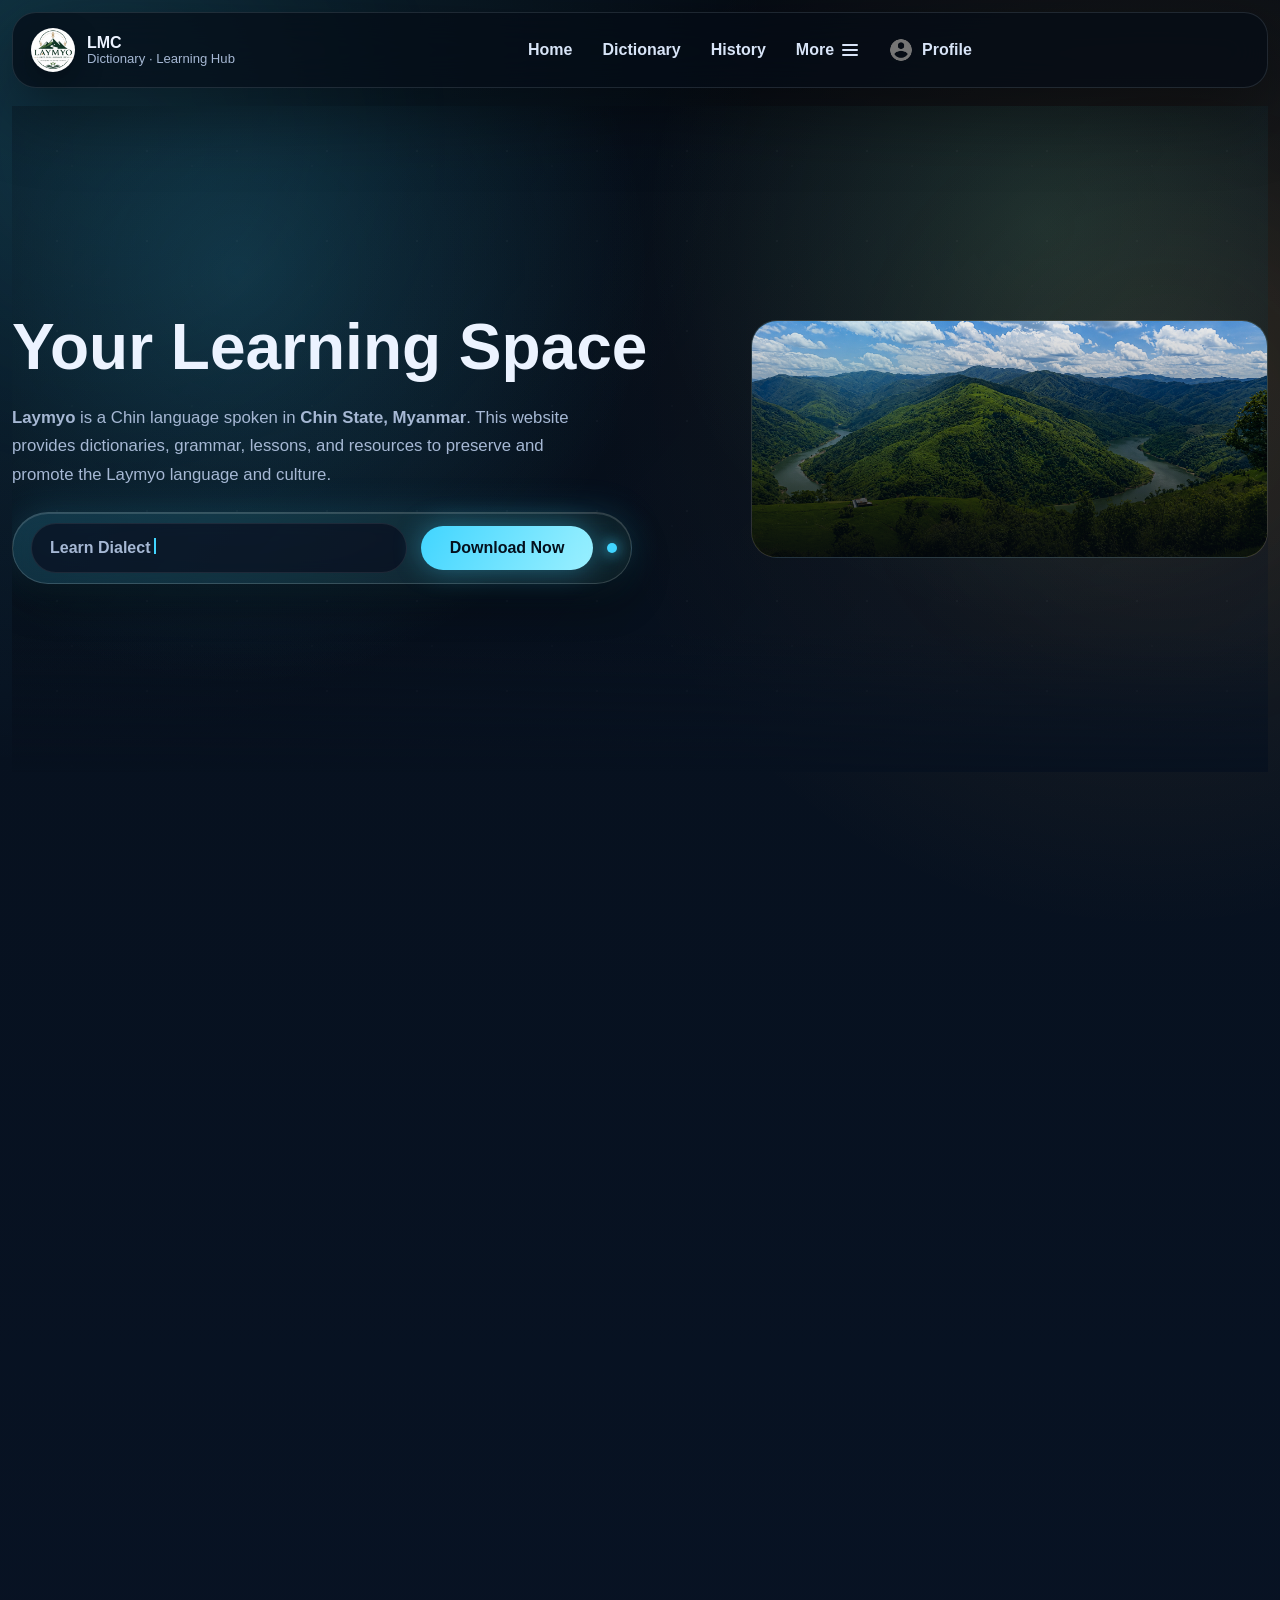
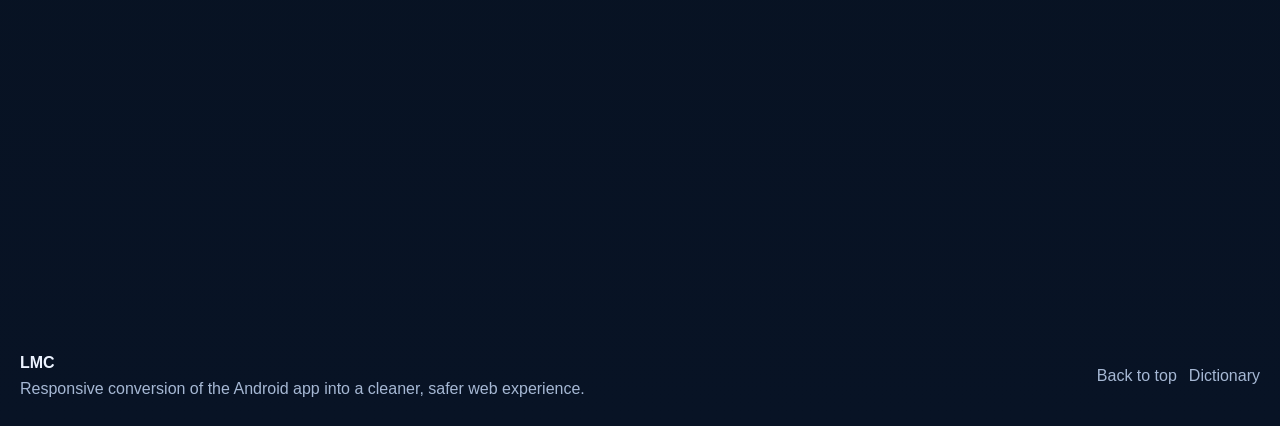
==== commit cafbe86d: "Rename brand to LMC and fix mobile hero photo cropping" ====
--- a/html/index.html
+++ b/html/index.html
@@ -21,7 +21,7 @@
       <a class="brand" href="#top" aria-label="LaymyoChin Web home">
         <img src="assets/images/logo.png" alt="" class="brand-mark">
         <span>
-          <strong>LaymyoChin Web</strong>
+          <strong>LMC</strong>
           <small>Dictionary · Learning Hub</small>
         </span>
       </a>
@@ -129,7 +129,7 @@
 
     <footer class="footer">
       <div>
-        <strong>LaymyoChin Web</strong>
+        <strong>LMC</strong>
         <p>Responsive conversion of the Android app into a cleaner, safer web experience.</p>
       </div>
       <div class="footer-links">
--- a/html/css/styles.css
+++ b/html/css/styles.css
@@ -2294,7 +2294,8 @@
   }
 
   .hero-art-frame {
-    min-height: 240px;
+    min-height: 0;
+    aspect-ratio: 2 / 1;
   }
 
   .history-full-summary {
@@ -2334,7 +2335,8 @@
   }
 
   .hero-scene {
-    min-height: 360px;
+    min-height: 0;
+    aspect-ratio: 480 / 221;
   }
 
   .hero-scene-overlay {
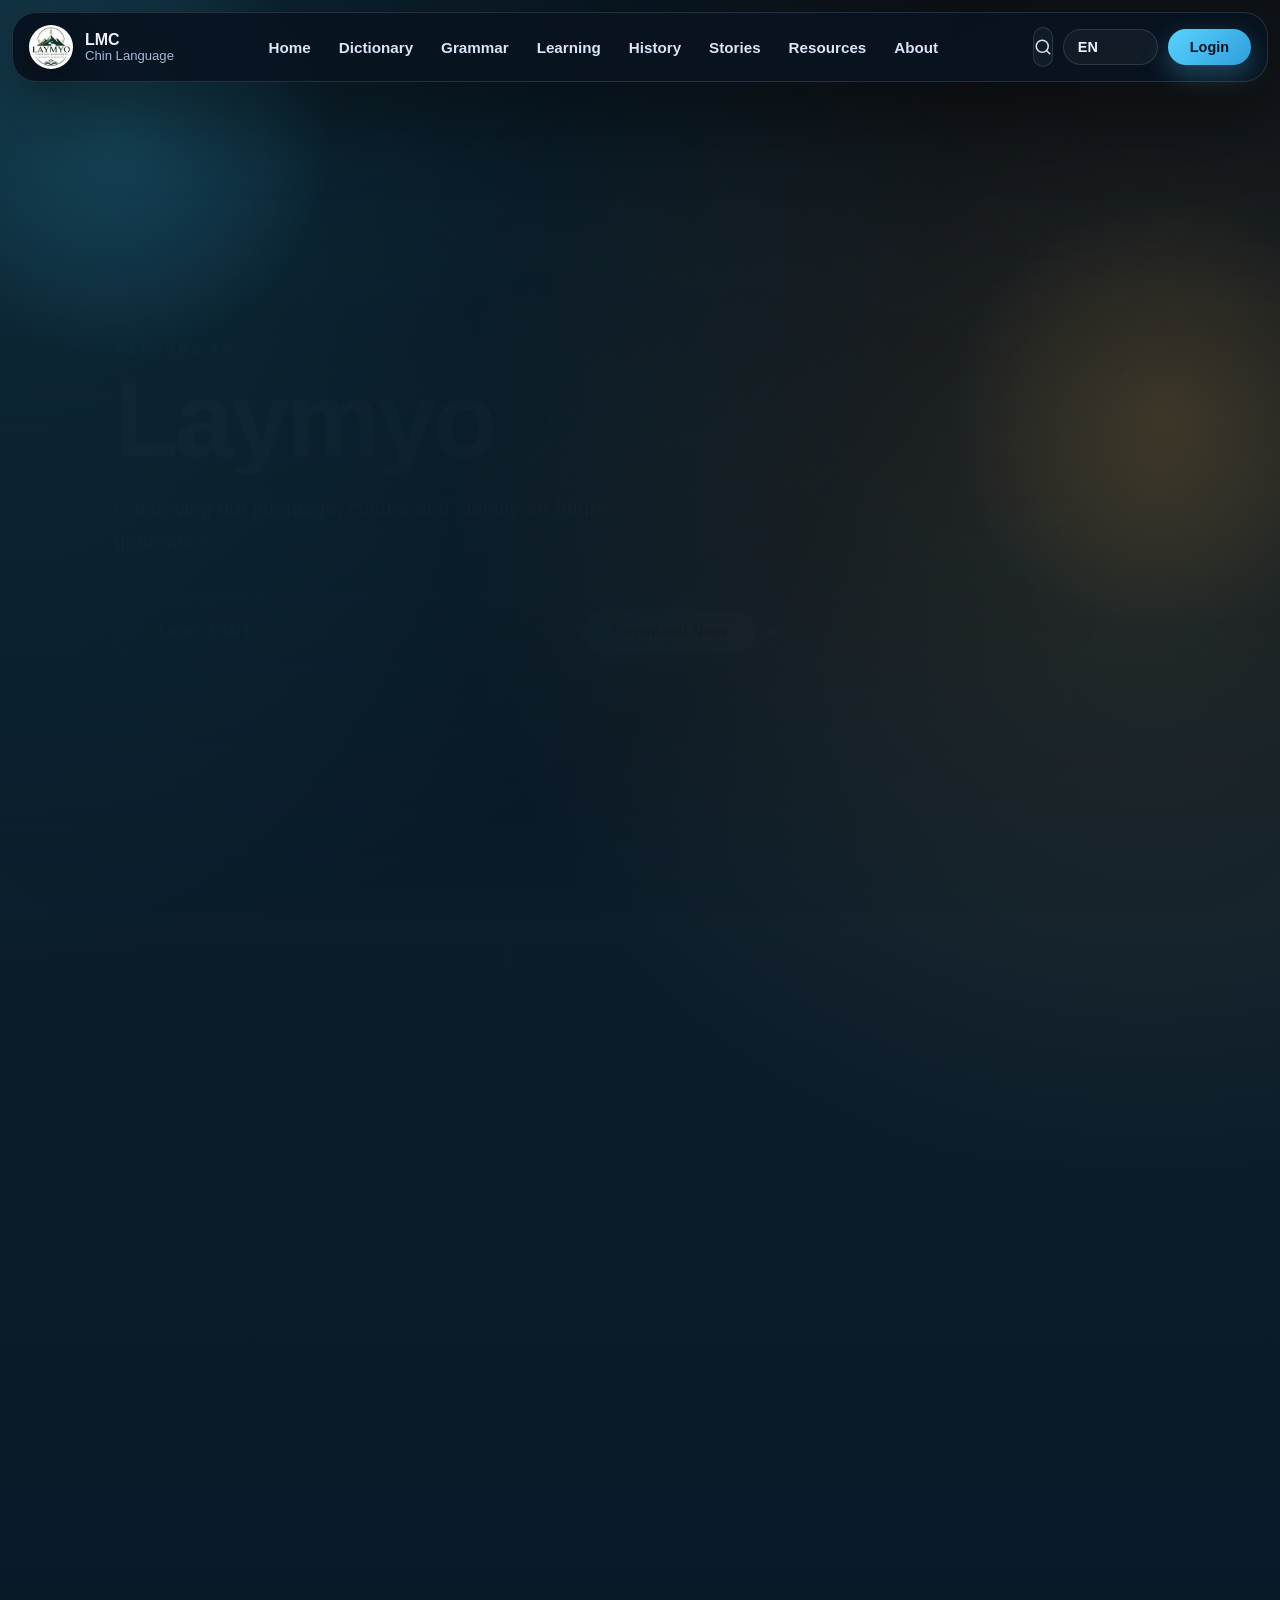
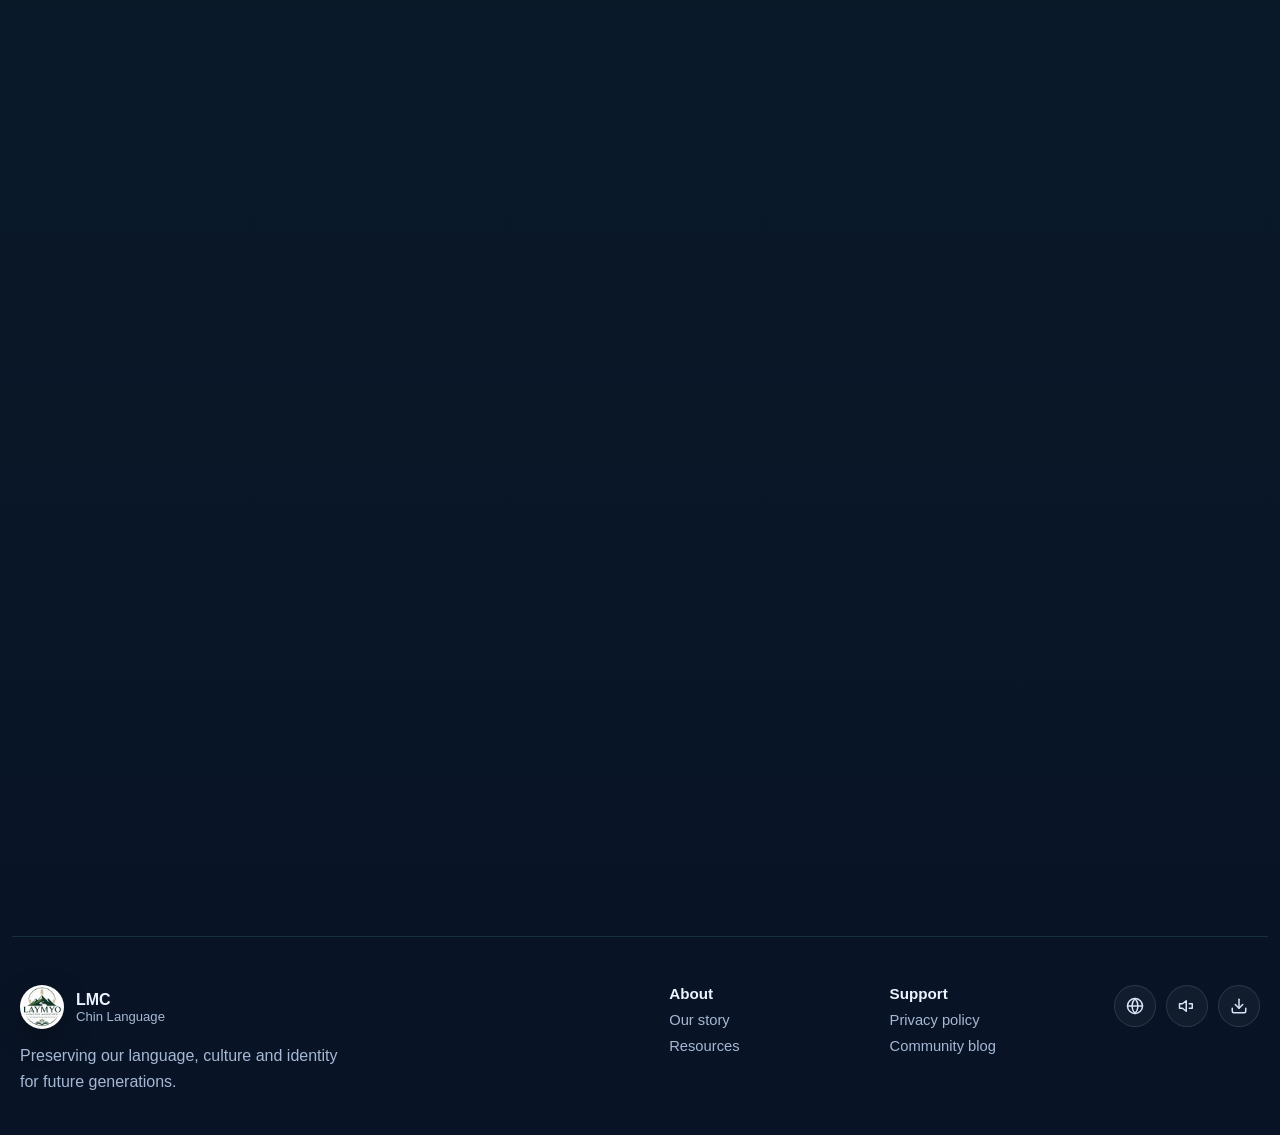
==== commit 53018c3a: "Next ve" ====
--- a/html/index.html
+++ b/html/index.html
@@ -4,137 +4,247 @@
   <meta charset="utf-8">
   <meta name="viewport" content="width=device-width, initial-scale=1">
   <meta name="color-scheme" content="dark light">
-  <meta name="theme-color" content="#07111f">
+  <meta name="theme-color" content="#0b1d2b">
   <meta http-equiv="Content-Security-Policy" content="default-src 'self'; base-uri 'none'; form-action 'self'; frame-ancestors 'none'; img-src 'self' data:; font-src 'self'; style-src 'self'; script-src 'self'; connect-src 'self'">
   <meta name="referrer" content="no-referrer">
-  <meta name="description" content="LaymyoChin Web is a responsive, local-first website built from the LaymyoChin Android app with dictionary search, lessons, quizzes, and community links.">
-  <title>LaymyoChin Web</title>
+  <meta name="description" content="Laymyo — the Chin language of Chin State, Myanmar. Dictionary, grammar, history, stories, and resources to preserve our language and culture for future generations.">
+  <title>Laymyo — Chin Language</title>
   <link rel="stylesheet" href="css/styles.css">
   <script defer src="js/nav.js"></script>
   <script defer src="js/app.js"></script>
 </head>
-<body>
+<body class="home">
   <div class="bg-orb bg-orb-a"></div>
   <div class="bg-orb bg-orb-b"></div>
   <div class="shell">
-    <header class="topbar">
-      <a class="brand" href="#top" aria-label="LaymyoChin Web home">
+    <header class="topbar home-topbar">
+      <a class="brand" href="#top" aria-label="Laymyo home">
         <img src="assets/images/logo.png" alt="" class="brand-mark">
         <span>
           <strong>LMC</strong>
-          <small>Dictionary · Learning Hub</small>
+          <small>Chin Language</small>
         </span>
       </a>
-      <nav class="nav" aria-label="Primary">
+      <nav class="home-nav" aria-label="Primary">
         <a href="/">Home</a>
         <a href="dictionary">Dictionary</a>
+        <a href="categories">Grammar</a>
+        <a href="conversation">Learning</a>
         <a href="history">History</a>
-        <div class="nav-menu">
-          <button class="nav-menu-toggle" type="button" aria-expanded="false" aria-haspopup="true" aria-label="More pages">
-            <span class="nav-menu-label">More</span>
-            <span class="nav-hamburger" aria-hidden="true"><span></span><span></span><span></span></span>
-          </button>
-          <div class="nav-menu-panel" role="menu" aria-label="More pages">
-            <a href="#alphabet" role="menuitem">Learn Grammar</a>
-            <a href="conversation" role="menuitem">Basic Conversation</a>
-            <a href="categories" role="menuitem">Learn with Categories</a>
-            <a href="about" role="menuitem">About Us</a>
-          </div>
-        </div>
-        <a class="profile-link" href="profile" aria-label="Profile">
-          <img src="assets/images/profile.png" alt="" class="profile-avatar">
-          <span>Profile</span>
-        </a>
+        <a href="drawer">Stories</a>
+        <a href="/#resources">Resources</a>
+        <a href="about">About</a>
       </nav>
+      <div class="home-nav-actions">
+        <a class="home-icon-btn" href="dictionary" aria-label="Search the dictionary">
+          <svg viewBox="0 0 24 24" fill="none" stroke="currentColor" stroke-width="2" stroke-linecap="round" stroke-linejoin="round" aria-hidden="true"><circle cx="11" cy="11" r="8"></circle><line x1="21" y1="21" x2="16.65" y2="16.65"></line></svg>
+        </a>
+        <select class="home-lang" id="langSelect" aria-label="Interface language">
+          <option value="en" selected>EN</option>
+          <option value="my">မြန်မာ</option>
+          <option value="lm">Sawlai</option>
+        </select>
+        <a class="home-login" href="profile">Login</a>
+      </div>
+      <details class="home-menu">
+        <summary class="home-menu-toggle" aria-label="Open menu">
+          <span></span><span></span><span></span>
+        </summary>
+        <div class="home-menu-panel">
+          <a href="/">Home</a>
+          <a href="dictionary">Dictionary</a>
+          <a href="categories">Grammar</a>
+          <a href="conversation">Learning</a>
+          <a href="history">History</a>
+          <a href="drawer">Stories</a>
+          <a href="/#resources">Resources</a>
+          <a href="about">About</a>
+          <a href="profile">Login</a>
+        </div>
+      </details>
     </header>
 
     <main id="top">
-      <section class="hero-section reveal" id="home" aria-labelledby="hero-title">
-        <div class="hero-bg" aria-hidden="true"></div>
-        <div class="particle-layer" aria-hidden="true"></div>
-        <div class="hero-inner">
-          <div class="hero-grid">
-            <div class="hero-copy">
-              <h1 id="hero-title">Your Learning Space</h1>
-              <p class="hero-sub lede">
-                <strong>Laymyo</strong> is a Chin language spoken in <strong>Chin State, Myanmar</strong>.
-                This website provides dictionaries, grammar, lessons, and resources to preserve and promote the Laymyo language and culture.
-              </p>
-              <div class="premium-cta-bar">
-                <p class="premium-cta-text"><span id="typewriterText"></span><span class="type-caret" aria-hidden="true"></span></p>
-                <a class="btn-premium cta-pulse premium-cta-btn" href="https://play.google.com/store/apps/details?id=chin.bk.hleihzue.yet.dictionary" target="_blank" rel="noreferrer noopener">Download Now</a>
-                <span class="premium-cta-dot" aria-hidden="true"></span>
+      <section class="home-hero reveal" aria-labelledby="hero-title">
+        <div class="home-hero-bg" aria-hidden="true"></div>
+        <div class="home-hero-glow" aria-hidden="true"></div>
+        <div class="home-hero-inner">
+          <p class="home-hero-eyebrow">Welcome to</p>
+          <h1 class="home-hero-title" id="hero-title">Laymyo</h1>
+          <p class="home-hero-desc">Preserving our language, culture and identity for future generations.</p>
+          <div class="premium-cta-bar">
+            <p class="premium-cta-text"><span id="typewriterText"></span><span class="type-caret" aria-hidden="true"></span></p>
+            <a class="btn-premium cta-pulse premium-cta-btn" href="https://play.google.com/store/apps/details?id=chin.bk.hleihzue.yet.dictionary" target="_blank" rel="noreferrer noopener">Download Now</a>
+            <span class="premium-cta-dot" aria-hidden="true"></span>
+          </div>
+        </div>
+      </section>
+
+      <section class="home-features reveal" id="features" aria-labelledby="features-title">
+        <div class="feature-bar">
+          <a class="feature-bar-item reveal-stagger" href="dictionary">
+            <span class="feature-bar-icon"><svg viewBox="0 0 24 24" fill="none" stroke="currentColor" stroke-width="2" stroke-linecap="round" stroke-linejoin="round" aria-hidden="true"><path d="M4 19.5A2.5 2.5 0 0 1 6.5 17H20"></path><path d="M6.5 2H20v20H6.5A2.5 2.5 0 0 1 4 19.5v-15A2.5 2.5 0 0 1 6.5 2z"></path></svg></span>
+            <h3>Dictionary</h3>
+            <p>6,869 words across Sawlai, Burmese, and English.</p>
+          </a>
+          <a class="feature-bar-item reveal-stagger" href="categories">
+            <span class="feature-bar-icon"><svg viewBox="0 0 24 24" fill="none" stroke="currentColor" stroke-width="2" stroke-linecap="round" stroke-linejoin="round" aria-hidden="true"><polygon points="12 2 2 7 12 12 22 7 12 2"></polygon><polyline points="2 17 12 22 22 17"></polyline><polyline points="2 12 12 17 22 12"></polyline></svg></span>
+            <h3>Grammar</h3>
+            <p>Rules, categories, and word groups from the app.</p>
+          </a>
+          <a class="feature-bar-item reveal-stagger" href="conversation">
+            <span class="feature-bar-icon"><svg viewBox="0 0 24 24" fill="none" stroke="currentColor" stroke-width="2" stroke-linecap="round" stroke-linejoin="round" aria-hidden="true"><path d="M22 10L12 5 2 10l10 5 10-5z"></path><path d="M6 12v5c0 1.7 2.7 3 6 3s6-1.3 6-3v-5"></path></svg></span>
+            <h3>Learning</h3>
+            <p>Conversation practice and daily phrase drills.</p>
+          </a>
+          <a class="feature-bar-item reveal-stagger" href="history">
+            <span class="feature-bar-icon"><svg viewBox="0 0 24 24" fill="none" stroke="currentColor" stroke-width="2" stroke-linecap="round" stroke-linejoin="round" aria-hidden="true"><circle cx="12" cy="12" r="10"></circle><polyline points="12 6 12 12 16 14"></polyline></svg></span>
+            <h3>History</h3>
+            <p>The full story, from the Lemro River to today.</p>
+          </a>
+          <a class="feature-bar-item reveal-stagger" href="drawer">
+            <span class="feature-bar-icon"><svg viewBox="0 0 24 24" fill="none" stroke="currentColor" stroke-width="2" stroke-linecap="round" stroke-linejoin="round" aria-hidden="true"><path d="M2 3h6a4 4 0 0 1 4 4v14a3 3 0 0 0-3-3H2z"></path><path d="M22 3h-6a4 4 0 0 0-4 4v14a3 3 0 0 1 3-3h7z"></path></svg></span>
+            <h3>Stories</h3>
+            <p>Proverbs, quotes, and long-form reading.</p>
+          </a>
+          <a class="feature-bar-item reveal-stagger" href="https://play.google.com/store/apps/details?id=chin.bk.hleihzue.yet.dictionary" target="_blank" rel="noreferrer noopener">
+            <span class="feature-bar-icon"><svg viewBox="0 0 24 24" fill="none" stroke="currentColor" stroke-width="2" stroke-linecap="round" stroke-linejoin="round" aria-hidden="true"><polygon points="11 5 6 9 2 9 2 15 6 15 11 19 11 5"></polygon><path d="M19.07 4.93a10 10 0 0 1 0 14.14"></path><path d="M15.54 8.46a5 5 0 0 1 0 7.07"></path></svg></span>
+            <h3>Audio</h3>
+            <p>Pronunciation support for every word.</p>
+          </a>
+        </div>
+      </section>
+
+      <section class="light-section reveal" aria-labelledby="lower-title">
+        <div class="light-section-inner">
+          <div class="section-head home-lower-head">
+            <div>
+              <div class="eyebrow">Latest</div>
+              <h2 id="lower-title">The language, the people, the words</h2>
+            </div>
+          </div>
+          <div class="lower-grid">
+            <article class="light-card latest-card">
+              <div class="light-card-head">
+                <div>
+                  <div class="eyebrow">Dictionary</div>
+                  <h3>Latest Words</h3>
+                </div>
+                <a class="text-link" href="dictionary">Open dictionary <span aria-hidden="true">→</span></a>
               </div>
-            </div>
-            <div class="hero-visual">
-              <div class="hero-art-frame hero-scene">
-                <img src="assets/images/dailands.png" alt="LaymyoChin" class="hero-image">
+              <div class="latest-table-wrap">
+                <table class="latest-table">
+                  <thead>
+                    <tr>
+                      <th>Sawlai</th>
+                      <th>Burmese</th>
+                      <th>English</th>
+                    </tr>
+                  </thead>
+                  <tbody id="latestWords"></tbody>
+                </table>
               </div>
-            </div>
-          </div>
-        </div>
-      </section>
-
-      <section class="section reveal" id="alphabet">
-        <div class="section-head">
+            </article>
+            <article class="light-card about-card">
+              <div class="eyebrow">About Laymyo</div>
+              <h3>A language worth keeping</h3>
+              <p>Laymyo is a Chin language spoken in Chin State, Myanmar. This site keeps the dictionary, grammar, history, and stories of our community alive — free, local-first, and open to every speaker.</p>
+              <a class="text-link" href="about">Read our story <span aria-hidden="true">→</span></a>
+            </article>
+          </div>
+        </div>
+      </section>
+
+      <section class="explore-section reveal" id="explore" aria-labelledby="explore-title">
+        <div class="explore-head">
+          <h2 id="explore-title">Explore Laymyo</h2>
+          <a class="text-link" href="about">View All <span aria-hidden="true">→</span></a>
+        </div>
+        <div class="explore-grid">
+          <a class="explore-card reveal-stagger" href="categories">
+            <img src="assets/images/yet.png" alt="Laymyo alphabet chart" loading="lazy" decoding="async">
+            <h3>Alphabet</h3>
+            <p>Learn the Laymyo alphabet and writing system.</p>
+            <span class="explore-link">Explore <span aria-hidden="true">→</span></span>
+          </a>
+          <a class="explore-card reveal-stagger" href="conversation">
+            <img src="assets/images/about-me.png" alt="People speaking Laymyo" loading="lazy" decoding="async">
+            <h3>Basic Phrases</h3>
+            <p>Learn useful everyday Laymyo expressions.</p>
+            <span class="explore-link">Explore <span aria-hidden="true">→</span></span>
+          </a>
+          <a class="explore-card reveal-stagger" href="about">
+            <img src="assets/images/dailands.jpg" alt="Laymyo cultural landscape" loading="lazy" decoding="async">
+            <h3>Cultural Heritage</h3>
+            <p>Discover Laymyo traditions, culture and heritage.</p>
+            <span class="explore-link">Explore <span aria-hidden="true">→</span></span>
+          </a>
+          <a class="explore-card reveal-stagger" href="https://play.google.com/store/apps/details?id=chin.bk.hleihzue.yet.dictionary" target="_blank" rel="noreferrer noopener">
+            <img src="assets/images/logo.png" alt="Laymyo audio library" loading="lazy" decoding="async">
+            <h3>Audio Library</h3>
+            <p>Listen to Laymyo words, phrases and pronunciation.</p>
+            <span class="explore-link">Explore <span aria-hidden="true">→</span></span>
+          </a>
+        </div>
+      </section>
+
+      <section class="resources-section reveal" id="resources" aria-labelledby="resources-title">
+        <div class="section-head home-resources-head">
           <div>
-            <div class="eyebrow">Study area</div>
-            <h2 class="cool-heading">You Learning <span class="cool-highlight">all in one place</span> ✨</h2>
-          </div>
-        </div>
-        <div class="study-grid" id="studyGrid"></div>
-      </section>
-
-      <section class="section layout-grid reveal" id="community">
-        <article class="card content-card">
-          <div class="section-head compact">
-            <div>
-              <div class="eyebrow">Community and support</div>
-              <h2>Social links, updates, and feedback surfaces.</h2>
-            </div>
-            <p>
-              The original app exposes Facebook, Play Store, privacy policy, feedback, more-app, and help routes.
-              The web version keeps those destinations visible and safer to navigate.
-            </p>
-          </div>
-          <div class="link-grid reveal-stagger">
-            <a class="link-card" href="https://play.google.com/store/apps/details?id=chin.bk.hleihzue.yet.dictionary" target="_blank" rel="noreferrer noopener">
-              <strong>Google Play</strong>
-              <span>Open the published app listing</span>
-            </a>
-            <a class="link-card" href="https://laymyochin.wordpress.com/2022/07/30/privacy-policy/" target="_blank" rel="noreferrer noopener">
-              <strong>Privacy policy</strong>
-              <span>Read the app policy page</span>
-            </a>
-            <a class="link-card" href="https://yet-mm-dictionary.en.uptodown.com/android" target="_blank" rel="noreferrer noopener">
-              <strong>Alternative download</strong>
-              <span>External app listing used by the original code</span>
-            </a>
-          </div>
-        </article>
-
-        <aside class="card security-card" id="privacy">
-          <div class="eyebrow">Security</div>
-          <h2>Hardening choices in this web build.</h2>
-          <ul class="checklist">
-            <li>Strict CSP, no remote scripts, and no inline event handlers.</li>
-            <li>Local storage only for favorites and browsing history.</li>
-            <li>Safe link handling with `rel="noreferrer noopener"` on external targets.</li>
-            <li>Input is escaped before rendering into the page.</li>
-            <li>Static server path normalization blocks traversal.</li>
-          </ul>
-        </aside>
+            <div class="eyebrow">Resources</div>
+            <h2 id="resources-title">Official links and downloads</h2>
+          </div>
+        </div>
+        <div class="link-grid reveal-stagger">
+          <a class="link-card" href="https://play.google.com/store/apps/details?id=chin.bk.hleihzue.yet.dictionary" target="_blank" rel="noreferrer noopener">
+            <strong>Google Play</strong>
+            <span>Get the full LaymyoChin app on Android</span>
+          </a>
+          <a class="link-card" href="https://laymyochin.wordpress.com/2022/07/30/privacy-policy/" target="_blank" rel="noreferrer noopener">
+            <strong>Privacy policy</strong>
+            <span>How your data is handled</span>
+          </a>
+          <a class="link-card" href="https://yet-mm-dictionary.en.uptodown.com/android" target="_blank" rel="noreferrer noopener">
+            <strong>Alternative download</strong>
+            <span>Another official listing for the app</span>
+          </a>
+        </div>
       </section>
     </main>
 
-    <footer class="footer">
-      <div>
-        <strong>LMC</strong>
-        <p>Responsive conversion of the Android app into a cleaner, safer web experience.</p>
-      </div>
-      <div class="footer-links">
-        <a href="#top">Back to top</a>
-        <a href="dictionary">Dictionary</a>
+    <footer class="footer home-footer">
+      <div class="home-footer-brand">
+        <a class="brand" href="#top" aria-label="Laymyo home">
+          <img src="assets/images/logo.png" alt="" class="brand-mark">
+          <span>
+            <strong>LMC</strong>
+            <small>Chin Language</small>
+          </span>
+        </a>
+        <p>Preserving our language, culture and identity for future generations.</p>
+      </div>
+      <div class="home-footer-cols">
+        <div>
+          <strong>About</strong>
+          <a href="about">Our story</a>
+          <a href="/#resources">Resources</a>
+        </div>
+        <div>
+          <strong>Support</strong>
+          <a href="https://laymyochin.wordpress.com/2022/07/30/privacy-policy/" target="_blank" rel="noreferrer noopener">Privacy policy</a>
+          <a href="https://laymyochin.wordpress.com" target="_blank" rel="noreferrer noopener">Community blog</a>
+        </div>
+      </div>
+      <div class="home-footer-social">
+        <a class="home-social-link" href="https://laymyochin.wordpress.com" target="_blank" rel="noreferrer noopener" aria-label="Community blog">
+          <svg viewBox="0 0 24 24" fill="none" stroke="currentColor" stroke-width="2" stroke-linecap="round" stroke-linejoin="round" aria-hidden="true"><circle cx="12" cy="12" r="10"></circle><line x1="2" y1="12" x2="22" y2="12"></line><path d="M12 2a15.3 15.3 0 0 1 4 10 15.3 15.3 0 0 1-4 10 15.3 15.3 0 0 1-4-10 15.3 15.3 0 0 1 4-10z"></path></svg>
+        </a>
+        <a class="home-social-link" href="https://play.google.com/store/apps/details?id=chin.bk.hleihzue.yet.dictionary" target="_blank" rel="noreferrer noopener" aria-label="Google Play">
+          <svg viewBox="0 0 24 24" fill="none" stroke="currentColor" stroke-width="2" stroke-linecap="round" stroke-linejoin="round" aria-hidden="true"><polygon points="11 5 6 9 2 9 2 15 6 15 11 19 11 5"></polygon><polyline points="15 9 19 9 19 15 15 15"></polyline></svg>
+        </a>
+        <a class="home-social-link" href="https://yet-mm-dictionary.en.uptodown.com/android" target="_blank" rel="noreferrer noopener" aria-label="Alternative download">
+          <svg viewBox="0 0 24 24" fill="none" stroke="currentColor" stroke-width="2" stroke-linecap="round" stroke-linejoin="round" aria-hidden="true"><path d="M21 15v4a2 2 0 0 1-2 2H5a2 2 0 0 1-2-2v-4"></path><polyline points="7 10 12 15 17 10"></polyline><line x1="12" y1="15" x2="12" y2="3"></line></svg>
+        </a>
       </div>
     </footer>
   </div>
@@ -143,7 +253,7 @@
       <span class="floating-cta-kicker">Get the app</span>
       <strong>Install LaymyoChin</strong>
     </a>
-    <a class="floating-cta-link floating-cta-join" href="/#community">
+    <a class="floating-cta-link floating-cta-join" href="/#resources">
       <span class="floating-cta-kicker">Join contribution</span>
       <strong>Help improve the project</strong>
     </a>
--- a/html/css/styles.css
+++ b/html/css/styles.css
@@ -86,8 +86,6 @@
   width: 34vw;
   aspect-ratio: 1;
   border-radius: 50%;
-  filter: blur(90px);
-  opacity: 0.45;
   pointer-events: none;
   z-index: 0;
 }
@@ -95,13 +93,13 @@
 .bg-orb-a {
   top: -6vw;
   left: -8vw;
-  background: rgba(65, 213, 255, 0.14);
+  background: radial-gradient(circle, rgba(65, 213, 255, 0.17) 0%, rgba(65, 213, 255, 0.07) 48%, transparent 72%);
 }
 
 .bg-orb-b {
   right: -8vw;
   top: 22vh;
-  background: rgba(255, 184, 77, 0.11);
+  background: radial-gradient(circle, rgba(255, 184, 77, 0.13) 0%, rgba(255, 184, 77, 0.05) 48%, transparent 72%);
 }
 
 .topbar {
@@ -116,8 +114,7 @@
   margin-bottom: 18px;
   border: 1px solid var(--line);
   border-radius: 24px;
-  background: rgba(5, 12, 22, 0.72);
-  backdrop-filter: blur(18px);
+  background: rgba(6, 14, 24, 0.96);
   box-shadow: var(--shadow);
   transform: translateY(0);
   opacity: 1;
@@ -133,7 +130,7 @@
 
 .topbar.is-scrolled {
   padding-block: 10px;
-  background: rgba(5, 12, 22, 0.84);
+  background: rgba(6, 14, 24, 0.98);
   border-color: rgba(214, 232, 255, 0.16);
   box-shadow: 0 18px 48px rgba(0, 0, 0, 0.32);
 }
@@ -314,7 +311,6 @@
   border-radius: 18px;
   background: rgba(8, 15, 27, 0.96);
   box-shadow: var(--shadow);
-  backdrop-filter: blur(14px);
   opacity: 0;
   visibility: hidden;
   transform: translateY(-6px);
@@ -2108,8 +2104,8 @@
   padding: 14px 16px;
   border-radius: 18px;
   border: 1px solid rgba(214, 232, 255, 0.16);
+  background: rgba(10, 20, 34, 0.96);
   box-shadow: 0 18px 44px rgba(0, 0, 0, 0.34);
-  backdrop-filter: blur(16px);
   color: #fff;
   text-decoration: none;
   transform: translateY(10px);
@@ -2477,9 +2473,7 @@
   border-radius: 999px;
   background: linear-gradient(130deg, rgba(65, 213, 255, 0.16), rgba(128, 240, 182, 0.07));
   border: 1px solid rgba(255, 255, 255, 0.16);
-  box-shadow: inset 0 1px 0 rgba(255, 255, 255, 0.14), 0 18px 36px rgba(0, 0, 0, 0.45), 0 0 35px rgba(65, 213, 255, 0.18);
-  backdrop-filter: blur(12px);
-  animation: ctaBarGlow 3.2s ease-in-out infinite;
+  box-shadow: inset 0 1px 0 rgba(255, 255, 255, 0.14), 0 20px 40px rgba(0, 0, 0, 0.48), 0 0 42px rgba(65, 213, 255, 0.26);
 }
 
 .premium-cta-text {
@@ -2528,17 +2522,8 @@
 }
 
 @keyframes ctaPulse {
-  0%, 100% { box-shadow: 0 0 24px rgba(65, 213, 255, 0.35); }
-  50% { box-shadow: 0 0 36px rgba(65, 213, 255, 0.6); }
-}
-
-@keyframes ctaBarGlow {
-  0%, 100% {
-    box-shadow: inset 0 1px 0 rgba(255, 255, 255, 0.14), 0 18px 36px rgba(0, 0, 0, 0.45), 0 0 30px rgba(65, 213, 255, 0.16);
-  }
-  50% {
-    box-shadow: inset 0 1px 0 rgba(255, 255, 255, 0.18), 0 22px 40px rgba(0, 0, 0, 0.48), 0 0 42px rgba(65, 213, 255, 0.26);
-  }
+  0%, 100% { transform: scale(1); }
+  50% { transform: scale(1.03); }
 }
 
 @media (max-width: 900px) {
@@ -2604,3 +2589,766 @@
     transition: none;
   }
 }
+
+body.home {
+  --bg: #0b1d2b;
+  --bg-alt: #0f2738;
+  --panel: rgba(15, 34, 50, 0.72);
+  --panel-solid: #12283a;
+  --line: rgba(196, 228, 255, 0.14);
+  --accent: #58d3ff;
+  --shadow: 0 30px 80px rgba(0, 0, 0, 0.45);
+}
+
+.topbar.home-topbar {
+  display: flex;
+  justify-content: space-between;
+  align-items: center;
+  gap: 18px;
+  padding: 12px 16px;
+  background: rgba(9, 20, 32, 0.95);
+}
+
+.home-nav {
+  display: flex;
+  align-items: center;
+  gap: 4px;
+}
+
+.home-nav a {
+  position: relative;
+  padding: 9px 12px;
+  border-radius: 12px;
+  font-weight: 700;
+  font-size: 0.95rem;
+  color: var(--soft);
+  white-space: nowrap;
+  transition: color 160ms ease, background 160ms ease;
+}
+
+.home-nav a::after {
+  content: "";
+  position: absolute;
+  left: 14px;
+  right: 14px;
+  bottom: 5px;
+  height: 2px;
+  border-radius: 2px;
+  background: linear-gradient(90deg, var(--accent), #80f0b6);
+  opacity: 0;
+  transform: scaleX(0.35);
+  transition: opacity 160ms ease, transform 160ms ease;
+}
+
+.home-nav a:hover,
+.home-nav a[aria-current="page"] {
+  color: #ffffff;
+  background: rgba(88, 211, 255, 0.07);
+}
+
+.home-nav a:hover::after,
+.home-nav a[aria-current="page"]::after {
+  opacity: 1;
+  transform: scaleX(1);
+}
+
+.home-nav-actions {
+  display: flex;
+  align-items: center;
+  gap: 10px;
+}
+
+.home-icon-btn {
+  width: 40px;
+  height: 40px;
+  display: grid;
+  place-items: center;
+  border-radius: 14px;
+  border: 1px solid var(--line);
+  background: rgba(255, 255, 255, 0.04);
+  color: var(--soft);
+  transition: color 160ms ease, border-color 160ms ease, box-shadow 160ms ease;
+}
+
+.home-icon-btn svg {
+  width: 18px;
+  height: 18px;
+}
+
+.home-icon-btn:hover {
+  color: var(--accent);
+  border-color: rgba(88, 211, 255, 0.55);
+  box-shadow: 0 0 18px rgba(88, 211, 255, 0.22);
+}
+
+.home-lang {
+  appearance: none;
+  -webkit-appearance: none;
+  padding: 9px 14px;
+  border-radius: 999px;
+  border: 1px solid var(--line);
+  background: rgba(255, 255, 255, 0.04);
+  color: var(--text);
+  font-weight: 700;
+  font-size: 0.9rem;
+  cursor: pointer;
+  transition: border-color 160ms ease, box-shadow 160ms ease;
+}
+
+.home-lang:hover {
+  border-color: rgba(88, 211, 255, 0.55);
+  box-shadow: 0 0 18px rgba(88, 211, 255, 0.22);
+}
+
+.home-login {
+  padding: 10px 22px;
+  border-radius: 999px;
+  background: linear-gradient(135deg, var(--accent), #2f9edb);
+  color: #04121f;
+  font-weight: 800;
+  font-size: 0.9rem;
+  box-shadow: 0 10px 26px rgba(88, 211, 255, 0.28);
+  transition: transform 160ms ease, box-shadow 160ms ease;
+}
+
+.home-login:hover {
+  transform: translateY(-1px);
+  box-shadow: 0 14px 32px rgba(88, 211, 255, 0.38);
+}
+
+.home-menu {
+  display: none;
+  position: relative;
+}
+
+.home-menu-toggle {
+  width: 44px;
+  height: 44px;
+  display: grid;
+  place-content: center;
+  gap: 5px;
+  border-radius: 14px;
+  border: 1px solid var(--line);
+  background: rgba(255, 255, 255, 0.04);
+  cursor: pointer;
+  list-style: none;
+}
+
+.home-menu-toggle::-webkit-details-marker {
+  display: none;
+}
+
+.home-menu-toggle span {
+  width: 18px;
+  height: 2px;
+  border-radius: 2px;
+  background: var(--soft);
+  transition: transform 200ms ease, opacity 200ms ease;
+}
+
+.home-menu[open] .home-menu-toggle span:nth-child(1) {
+  transform: translateY(7px) rotate(45deg);
+}
+
+.home-menu[open] .home-menu-toggle span:nth-child(2) {
+  opacity: 0;
+}
+
+.home-menu[open] .home-menu-toggle span:nth-child(3) {
+  transform: translateY(-7px) rotate(-45deg);
+}
+
+.home-menu-panel {
+  position: absolute;
+  top: calc(100% + 12px);
+  right: 0;
+  min-width: 230px;
+  padding: 10px;
+  border-radius: 20px;
+  border: 1px solid var(--line);
+  background: rgba(13, 30, 45, 0.96);
+  box-shadow: 0 24px 60px rgba(0, 0, 0, 0.5);
+}
+
+.home-menu-panel a {
+  display: block;
+  padding: 11px 14px;
+  border-radius: 12px;
+  font-weight: 700;
+  color: var(--soft);
+  transition: color 160ms ease, background 160ms ease;
+}
+
+.home-menu-panel a:hover {
+  color: #ffffff;
+  background: rgba(88, 211, 255, 0.09);
+}
+
+.home-hero {
+  position: relative;
+  overflow: hidden;
+  display: flex;
+  align-items: center;
+  min-height: clamp(540px, 84vh, 800px);
+  border-radius: 28px;
+  margin-inline: min(-12px, calc((100vw - 1600px) / -2));
+  box-shadow: var(--shadow), 0 0 90px rgba(88, 211, 255, 0.12);
+}
+
+.home-hero-bg {
+  position: absolute;
+  inset: 0;
+  z-index: 0;
+  background: url("../assets/images/dailands.jpg") center 30% / cover no-repeat;
+}
+
+.home-hero::after {
+  content: "";
+  position: absolute;
+  inset: 0;
+  z-index: 1;
+  background:
+    linear-gradient(90deg, rgba(11, 29, 43, 0.9) 0%, rgba(11, 29, 43, 0.42) 52%, rgba(11, 29, 43, 0.12) 100%),
+    linear-gradient(180deg, rgba(11, 29, 43, 0.42) 0%, rgba(11, 29, 43, 0.2) 46%, rgba(11, 29, 43, 0.97) 100%);
+}
+
+.home-hero-glow {
+  position: absolute;
+  inset: 0;
+  z-index: 1;
+  pointer-events: none;
+  background:
+    radial-gradient(42% 34% at 78% 20%, rgba(88, 211, 255, 0.22), transparent 70%),
+    radial-gradient(30% 26% at 12% 88%, rgba(128, 240, 182, 0.12), transparent 70%);
+}
+
+.home-hero-inner {
+  position: relative;
+  z-index: 2;
+  width: min(1180px, 100%);
+  margin: 0 auto;
+  padding: clamp(64px, 9vw, 124px) clamp(24px, 5vw, 68px);
+}
+
+.home-hero-eyebrow {
+  margin: 0 0 10px;
+  text-transform: uppercase;
+  letter-spacing: 0.26em;
+  font-size: 0.8rem;
+  font-weight: 700;
+  color: var(--accent);
+}
+
+.home-hero-title {
+  margin: 0;
+  font-size: clamp(3.4rem, 8.5vw, 6.6rem);
+  font-weight: 800;
+  letter-spacing: -0.03em;
+  line-height: 1.02;
+  background: linear-gradient(180deg, #ffffff 22%, #bfe4ff 92%);
+  -webkit-background-clip: text;
+  background-clip: text;
+  color: transparent;
+  filter: drop-shadow(0 6px 44px rgba(88, 211, 255, 0.32));
+}
+
+.home-hero-desc {
+  margin: 18px 0 0;
+  max-width: 580px;
+  font-size: clamp(1.05rem, 1.6vw, 1.32rem);
+  line-height: 1.62;
+  color: rgba(230, 242, 255, 0.88);
+}
+
+body.home .premium-cta-bar {
+  width: min(680px, 100%);
+  padding: 12px 14px 12px 24px;
+  margin-top: 34px;
+}
+
+body.home .premium-cta-text {
+  font-size: 1.08rem;
+  min-width: 0;
+}
+
+.home-features {
+  position: relative;
+  z-index: 3;
+  margin-top: -64px;
+  padding: 0 24px;
+}
+
+.feature-bar {
+  display: grid;
+  grid-template-columns: repeat(6, minmax(0, 1fr));
+  border-radius: 26px;
+  border: 1px solid rgba(128, 240, 182, 0.18);
+  background: linear-gradient(160deg, #17402f 0%, #0e2b21 100%);
+  box-shadow: 0 26px 64px rgba(0, 0, 0, 0.44), 0 0 40px rgba(128, 240, 182, 0.06);
+  overflow: hidden;
+}
+
+.feature-bar-item {
+  display: grid;
+  gap: 8px;
+  align-content: center;
+  padding: 28px 22px;
+  border-right: 1px solid rgba(128, 240, 182, 0.14);
+  transition: background 200ms ease;
+}
+
+.feature-bar-item:last-child {
+  border-right: none;
+}
+
+.feature-bar-item:hover {
+  background: rgba(128, 240, 182, 0.09);
+}
+
+.feature-bar-icon {
+  width: 46px;
+  height: 46px;
+  display: grid;
+  place-items: center;
+  border-radius: 14px;
+  background: rgba(128, 240, 182, 0.12);
+  border: 1px solid rgba(128, 240, 182, 0.28);
+  color: #80f0b6;
+  box-shadow: inset 0 0 18px rgba(128, 240, 182, 0.08);
+}
+
+.feature-bar-icon svg {
+  width: 22px;
+  height: 22px;
+}
+
+.feature-bar-item h3 {
+  margin: 4px 0 0;
+  font-size: 1.05rem;
+  font-weight: 800;
+  color: #ffffff;
+}
+
+.feature-bar-item p {
+  margin: 0;
+  font-size: 0.85rem;
+  line-height: 1.55;
+  color: rgba(220, 240, 230, 0.74);
+}
+
+.explore-section {
+  padding-top: 84px;
+}
+
+.explore-head {
+  display: flex;
+  justify-content: space-between;
+  align-items: end;
+  gap: 12px;
+  margin-bottom: 24px;
+}
+
+.explore-head h2 {
+  margin: 0;
+  font-size: clamp(1.7rem, 3vw, 2.4rem);
+  letter-spacing: -0.02em;
+  color: var(--text);
+}
+
+.explore-grid {
+  display: grid;
+  grid-template-columns: repeat(4, minmax(0, 1fr));
+  gap: 22px;
+}
+
+.explore-card {
+  display: grid;
+  gap: 12px;
+  padding: 14px;
+  border-radius: 24px;
+  border: 1px solid var(--line);
+  background: linear-gradient(160deg, rgba(23, 51, 74, 0.72), rgba(13, 28, 43, 0.82));
+  box-shadow: 0 14px 40px rgba(0, 0, 0, 0.28);
+  transition: transform 220ms ease, border-color 220ms ease, box-shadow 220ms ease;
+}
+
+.explore-card:hover {
+  transform: translateY(-6px);
+  border-color: rgba(88, 211, 255, 0.5);
+  box-shadow: 0 26px 60px rgba(0, 0, 0, 0.42), 0 0 40px rgba(88, 211, 255, 0.16);
+}
+
+.explore-card img {
+  width: 100%;
+  height: 168px;
+  object-fit: cover;
+  border-radius: 16px;
+  box-shadow: 0 8px 22px rgba(0, 0, 0, 0.3);
+}
+
+.explore-card h3 {
+  margin: 2px 6px 0;
+  font-size: 1.12rem;
+  font-weight: 800;
+  color: #ffffff;
+}
+
+.explore-card p {
+  margin: 0 6px;
+  font-size: 0.92rem;
+  line-height: 1.6;
+  color: var(--muted);
+}
+
+.explore-link {
+  margin: 2px 6px 6px;
+  font-weight: 700;
+  color: var(--accent);
+  transition: color 160ms ease;
+}
+
+.explore-card:hover .explore-link {
+  color: #8fe2ff;
+}
+
+@media (max-width: 1100px) {
+  .explore-grid {
+    grid-template-columns: repeat(2, minmax(0, 1fr));
+  }
+}
+
+@media (max-width: 720px) {
+  .explore-grid {
+    grid-template-columns: 1fr;
+  }
+}
+
+.light-section {
+  position: relative;
+  margin-top: 96px;
+  border-radius: 28px;
+  border: 1px solid rgba(124, 212, 255, 0.14);
+  background:
+    radial-gradient(50% 60% at 88% 6%, rgba(88, 211, 255, 0.12), transparent 70%),
+    radial-gradient(34% 46% at 6% 96%, rgba(128, 240, 182, 0.08), transparent 70%),
+    linear-gradient(160deg, #0b1d2b 0%, #10293c 100%);
+  color: var(--text);
+  box-shadow: 0 30px 80px rgba(5, 16, 26, 0.5);
+}
+
+.light-section-inner {
+  width: 100%;
+  padding: clamp(56px, 7vw, 88px) clamp(24px, 4vw, 56px);
+}
+
+.home-lower-head {
+  grid-template-columns: 1fr;
+  margin-bottom: 28px;
+}
+
+.home-lower-head h2 {
+  color: var(--text);
+  font-size: clamp(1.7rem, 3vw, 2.4rem);
+  letter-spacing: -0.02em;
+}
+
+.light-section .eyebrow {
+  color: var(--accent);
+}
+
+.lower-grid {
+  display: grid;
+  grid-template-columns: 1.18fr 0.94fr;
+  gap: 22px;
+  align-items: start;
+}
+
+.light-card {
+  display: grid;
+  gap: 16px;
+  padding: 26px;
+  border-radius: 22px;
+  background: linear-gradient(160deg, rgba(23, 51, 74, 0.72), rgba(13, 28, 43, 0.82));
+  border: 1px solid var(--line);
+  box-shadow: 0 14px 40px rgba(0, 0, 0, 0.28);
+}
+
+.light-card h3 {
+  margin: 0;
+  color: #ffffff;
+  font-size: 1.28rem;
+  letter-spacing: -0.01em;
+}
+
+.light-card-head {
+  display: flex;
+  justify-content: space-between;
+  align-items: end;
+  gap: 12px;
+}
+
+.text-link {
+  color: var(--accent);
+  font-weight: 700;
+  white-space: nowrap;
+  transition: color 160ms ease;
+}
+
+.text-link:hover {
+  color: #8fe2ff;
+  text-decoration: underline;
+  text-underline-offset: 4px;
+}
+
+.latest-table-wrap {
+  overflow-x: auto;
+  border-radius: 14px;
+  border: 1px solid var(--line);
+}
+
+.latest-table {
+  width: 100%;
+  border-collapse: collapse;
+  font-size: 0.92rem;
+}
+
+.latest-table th {
+  text-align: left;
+  padding: 12px 14px;
+  font-size: 0.7rem;
+  text-transform: uppercase;
+  letter-spacing: 0.12em;
+  color: var(--muted);
+  background: rgba(255, 255, 255, 0.04);
+  border-bottom: 1px solid var(--line);
+}
+
+.latest-table td {
+  padding: 12px 14px;
+  border-bottom: 1px solid var(--line);
+  color: var(--soft);
+  line-height: 1.5;
+  transition: background 140ms ease;
+}
+
+.latest-table tbody tr:last-child td {
+  border-bottom: none;
+}
+
+.latest-table tbody tr:hover td {
+  background: rgba(88, 211, 255, 0.1);
+}
+
+.latest-table td:first-child {
+  font-weight: 800;
+  color: #ffffff;
+}
+
+.latest-table td a {
+  color: inherit;
+}
+
+.latest-table td a:hover {
+  color: var(--accent);
+}
+
+.about-card {
+  align-self: end;
+}
+
+.about-card p {
+  margin: 0;
+  line-height: 1.66;
+  color: var(--muted);
+}
+
+.resources-section {
+  margin-top: 64px;
+  padding: clamp(44px, 6vw, 72px) clamp(24px, 4vw, 52px);
+  border-radius: 28px;
+  border: 1px solid rgba(124, 212, 255, 0.18);
+  background:
+    radial-gradient(60% 80% at 90% 0%, rgba(88, 211, 255, 0.1), transparent 70%),
+    linear-gradient(160deg, #0b1d2b 0%, #13364a 100%);
+  box-shadow: var(--shadow);
+}
+
+.home-resources-head {
+  grid-template-columns: 1fr;
+  margin-bottom: 24px;
+}
+
+.home-footer {
+  display: grid;
+  grid-template-columns: 1.5fr 1fr auto;
+  gap: 36px;
+  align-items: start;
+  padding: 48px 8px 12px;
+  border-top: 1px solid rgba(124, 212, 255, 0.14);
+}
+
+.home-footer-brand {
+  display: grid;
+  gap: 14px;
+}
+
+.home-footer-brand p {
+  margin: 0;
+  max-width: 340px;
+  line-height: 1.62;
+}
+
+.home-footer-cols {
+  display: grid;
+  grid-template-columns: repeat(2, minmax(120px, 1fr));
+  gap: 32px;
+}
+
+.home-footer-cols div {
+  display: grid;
+  gap: 10px;
+  align-content: start;
+}
+
+.home-footer-cols strong {
+  color: var(--text);
+  font-size: 0.95rem;
+}
+
+.home-footer-cols a {
+  color: var(--muted);
+  font-size: 0.92rem;
+  transition: color 160ms ease;
+}
+
+.home-footer-cols a:hover {
+  color: var(--accent);
+}
+
+.home-footer-social {
+  display: flex;
+  gap: 10px;
+}
+
+.home-social-link {
+  width: 42px;
+  height: 42px;
+  display: grid;
+  place-items: center;
+  border-radius: 50%;
+  border: 1px solid var(--line);
+  background: rgba(255, 255, 255, 0.04);
+  color: var(--soft);
+  transition: color 160ms ease, border-color 160ms ease, box-shadow 160ms ease, transform 160ms ease;
+}
+
+.home-social-link svg {
+  width: 18px;
+  height: 18px;
+}
+
+.home-social-link:hover {
+  color: var(--accent);
+  border-color: rgba(88, 211, 255, 0.55);
+  box-shadow: 0 0 20px rgba(88, 211, 255, 0.24);
+  transform: translateY(-2px);
+}
+
+@media (max-width: 1200px) and (min-width: 721px) {
+  .feature-bar {
+    grid-template-columns: repeat(3, minmax(0, 1fr));
+  }
+
+  .feature-bar-item:nth-child(3n) {
+    border-right: none;
+  }
+
+  .feature-bar-item:nth-child(-n+3) {
+    border-bottom: 1px solid rgba(128, 240, 182, 0.14);
+  }
+
+  .lower-grid {
+    grid-template-columns: 1fr;
+  }
+}
+
+@media (max-width: 1100px) {
+  .home-nav,
+  .home-nav-actions {
+    display: none;
+  }
+
+  .home-menu {
+    display: block;
+  }
+}
+
+@media (max-width: 460px) {
+  .feature-bar {
+    grid-template-columns: 1fr;
+  }
+
+  .feature-bar-item {
+    border-right: none;
+    border-bottom: 1px solid rgba(128, 240, 182, 0.14);
+  }
+
+  .feature-bar-item:last-child {
+    border-bottom: none;
+  }
+}
+
+@media (max-width: 720px) {
+  .home-hero {
+    border-radius: 20px;
+    min-height: clamp(440px, 84vh, 580px);
+  }
+
+  .home-hero-title {
+    font-size: clamp(2.9rem, 13vw, 3.8rem);
+  }
+
+  .home-hero-desc {
+    font-size: 1rem;
+  }
+
+  body.home .premium-cta-bar {
+    flex-wrap: wrap;
+  }
+
+  .home-features {
+    margin-top: -46px;
+    padding: 0 14px;
+  }
+
+  .feature-bar {
+    grid-template-columns: repeat(2, minmax(0, 1fr));
+    border-radius: 22px;
+  }
+
+  .feature-bar-item {
+    padding: 22px 18px;
+  }
+
+  .feature-bar-item:nth-child(2n) {
+    border-right: none;
+  }
+
+  .feature-bar-item:nth-child(-n+4) {
+    border-bottom: 1px solid rgba(128, 240, 182, 0.14);
+  }
+
+  .light-section {
+    border-radius: 20px;
+  }
+
+  .light-card-head {
+    flex-direction: column;
+    align-items: start;
+  }
+
+  .home-footer {
+    grid-template-columns: 1fr;
+    gap: 26px;
+  }
+}
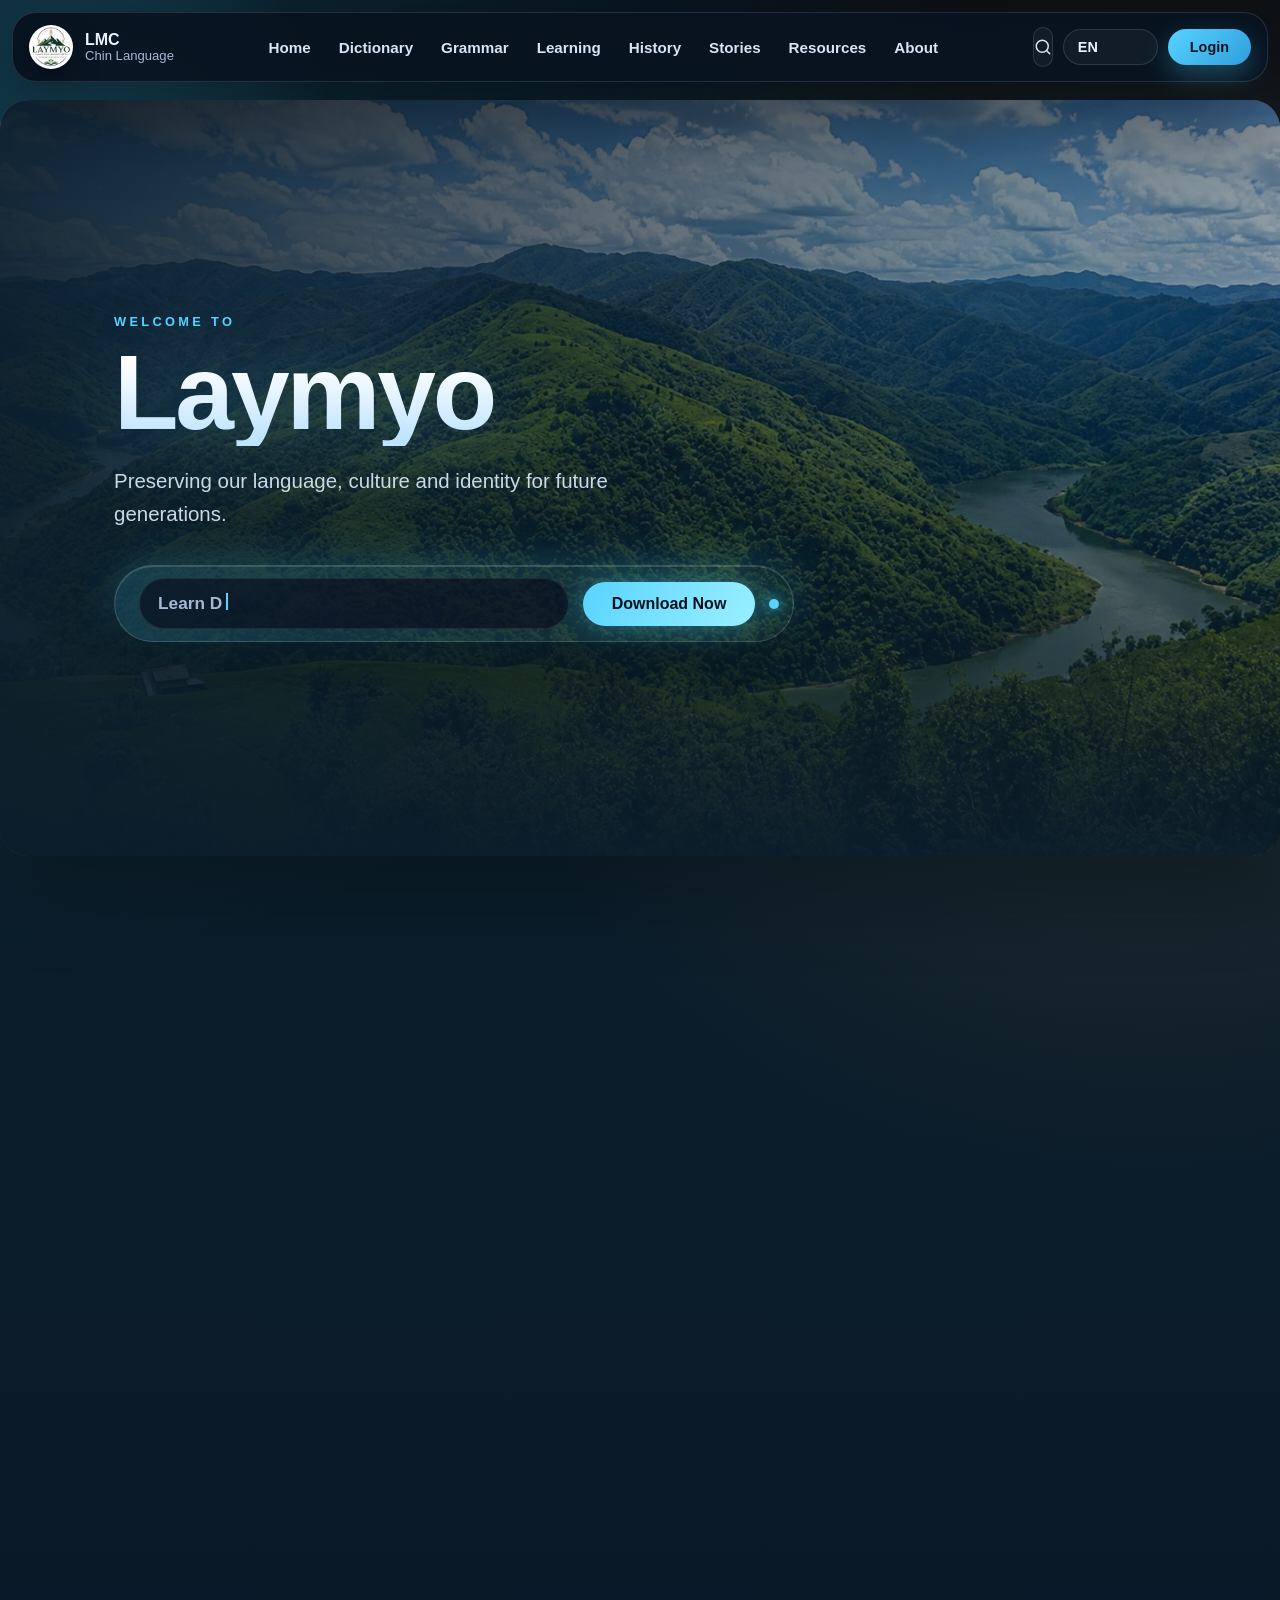
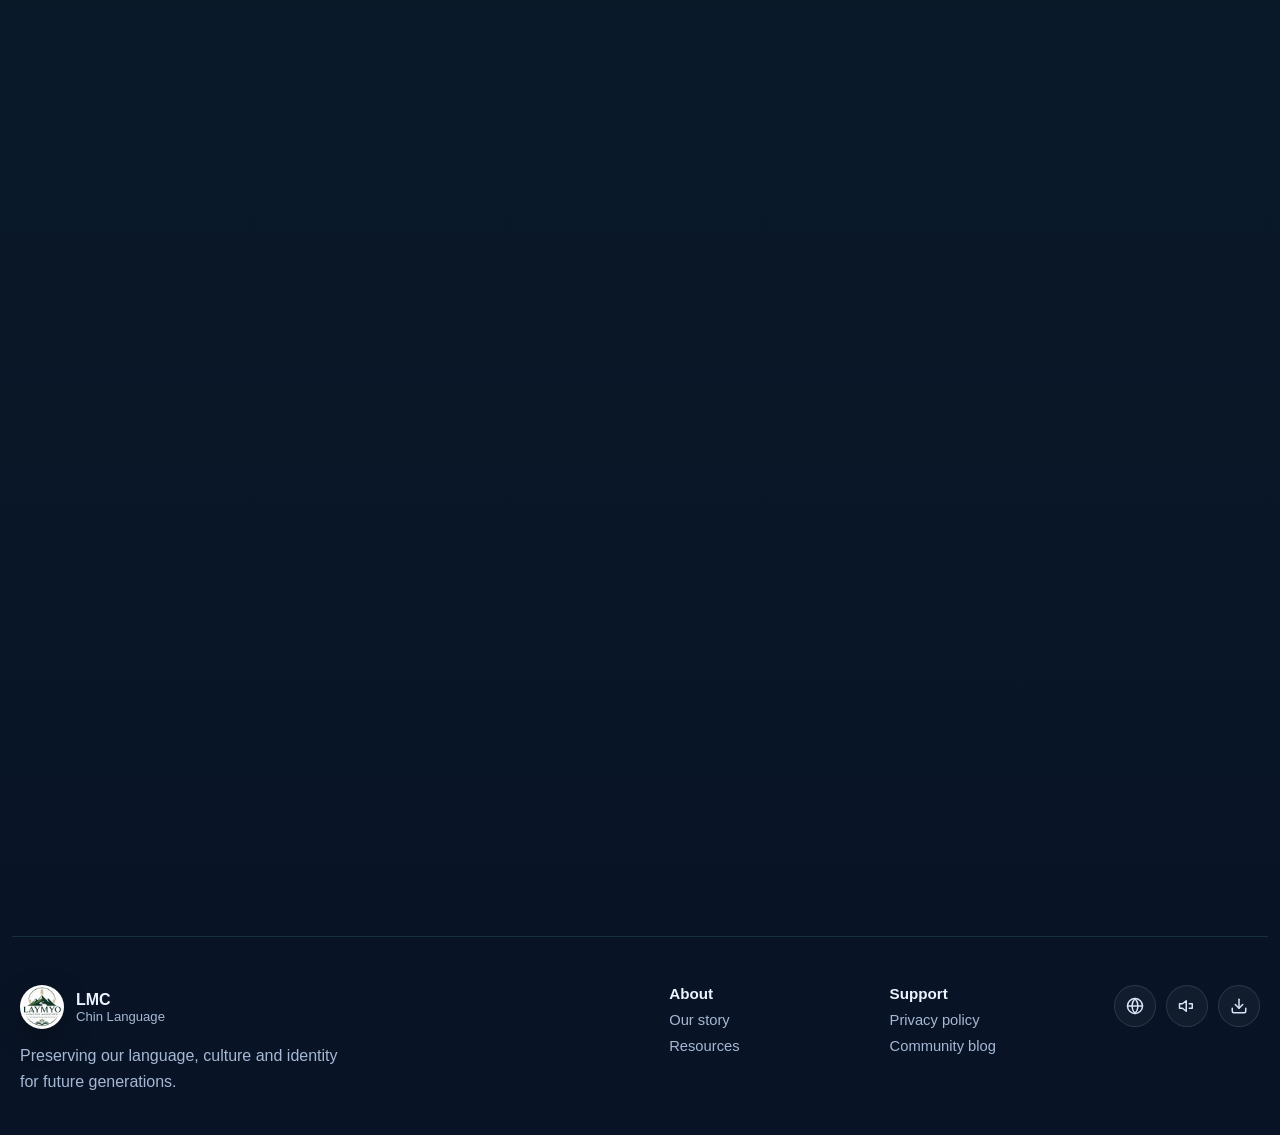
==== commit ffb45891: "Fix mobile page-top layout and restore Pages Functions in output dir Mobile: stats grid 2x2 on phone" ====
--- a/html/index.html
+++ b/html/index.html
@@ -9,7 +9,7 @@
   <meta name="referrer" content="no-referrer">
   <meta name="description" content="Laymyo — the Chin language of Chin State, Myanmar. Dictionary, grammar, history, stories, and resources to preserve our language and culture for future generations.">
   <title>Laymyo — Chin Language</title>
-  <link rel="stylesheet" href="css/styles.css">
+  <link rel="stylesheet" href="css/styles.css?v=2">
   <script defer src="js/nav.js"></script>
   <script defer src="js/app.js"></script>
 </head>
--- a/html/css/styles.css
+++ b/html/css/styles.css
@@ -40,6 +40,7 @@
 
 body {
   margin: 0;
+  overflow-x: clip;
   color: var(--text);
   background:
     radial-gradient(circle at top left, rgba(65, 213, 255, 0.16), transparent 32%),
@@ -2243,7 +2244,14 @@
     display: none;
   }
 
-  .stats-grid,
+  .stats-grid {
+    grid-template-columns: repeat(2, minmax(0, 1fr));
+  }
+
+  .stat {
+    padding: 16px 18px;
+  }
+
   .modules-grid,
   .link-grid,
   .study-grid {
@@ -3296,6 +3304,10 @@
   .feature-bar-item:last-child {
     border-bottom: none;
   }
+
+  .lower-grid {
+    grid-template-columns: 1fr;
+  }
 }
 
 @media (max-width: 720px) {
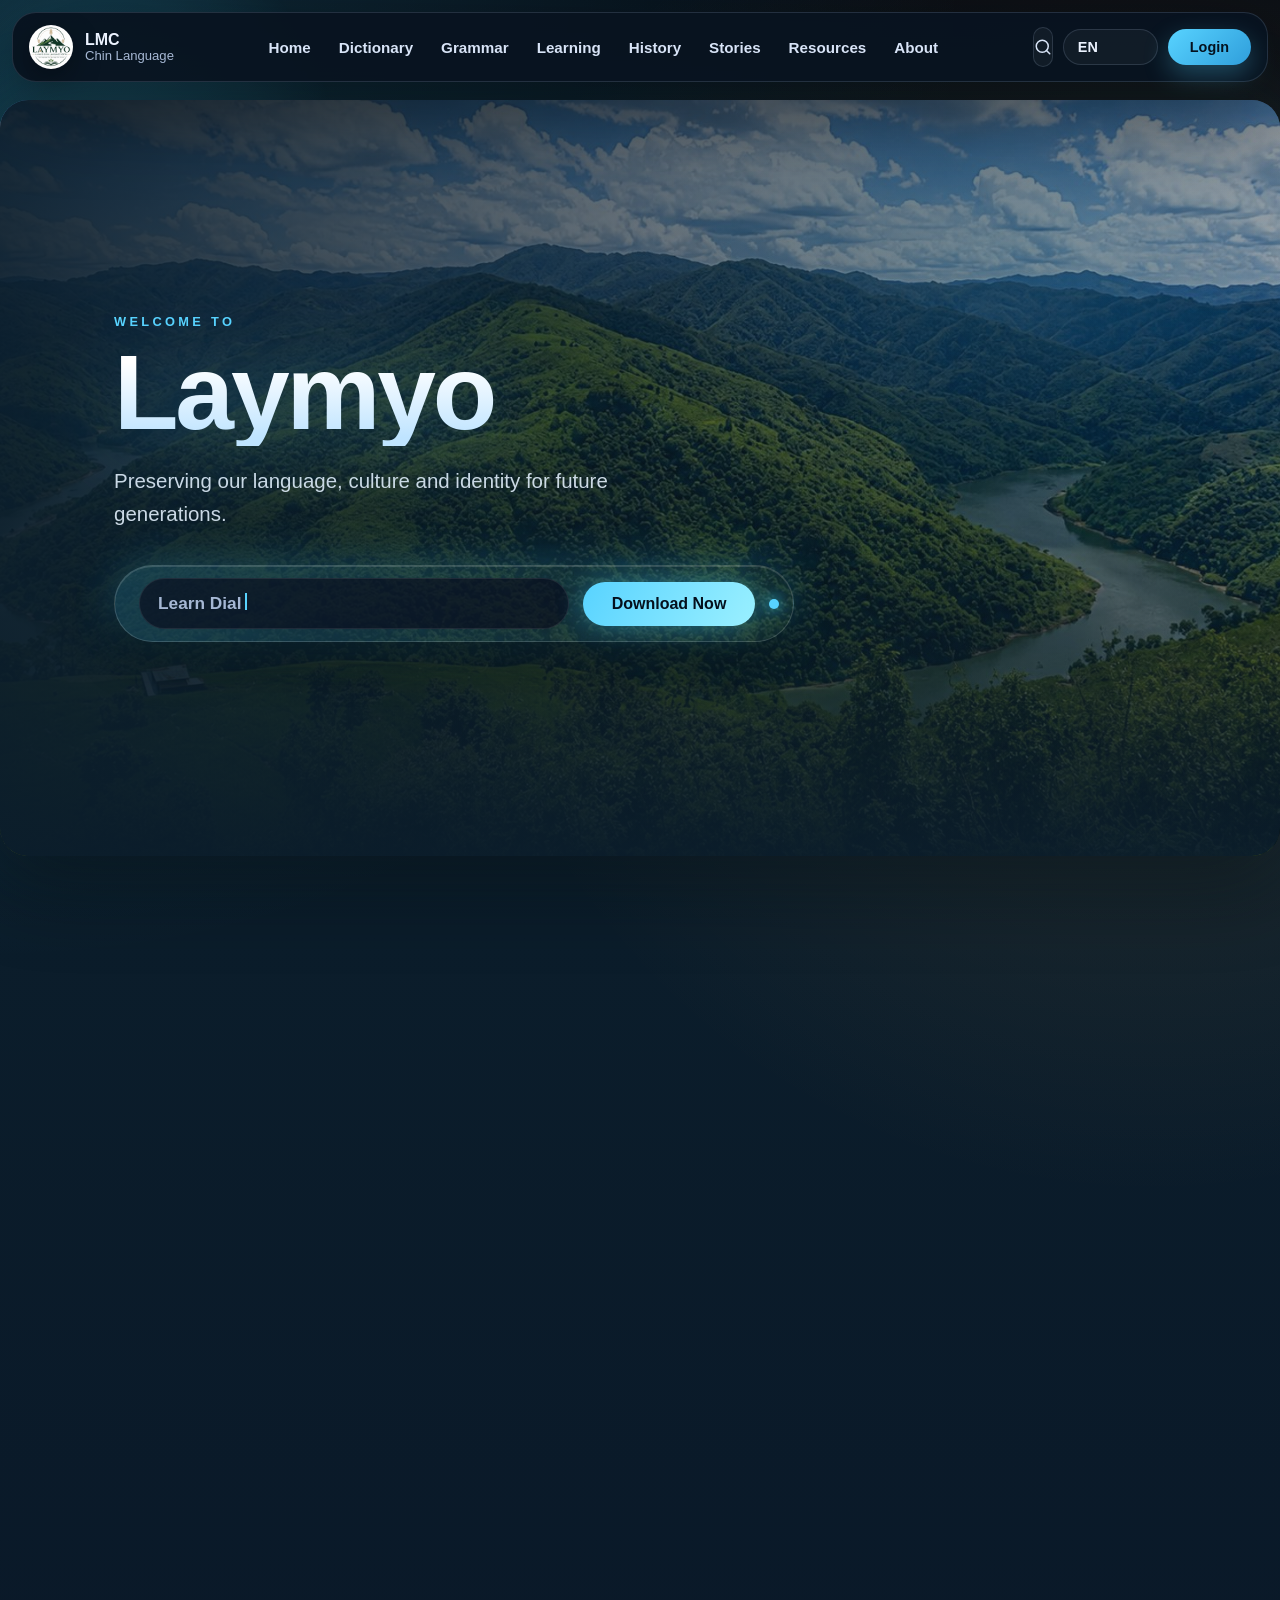
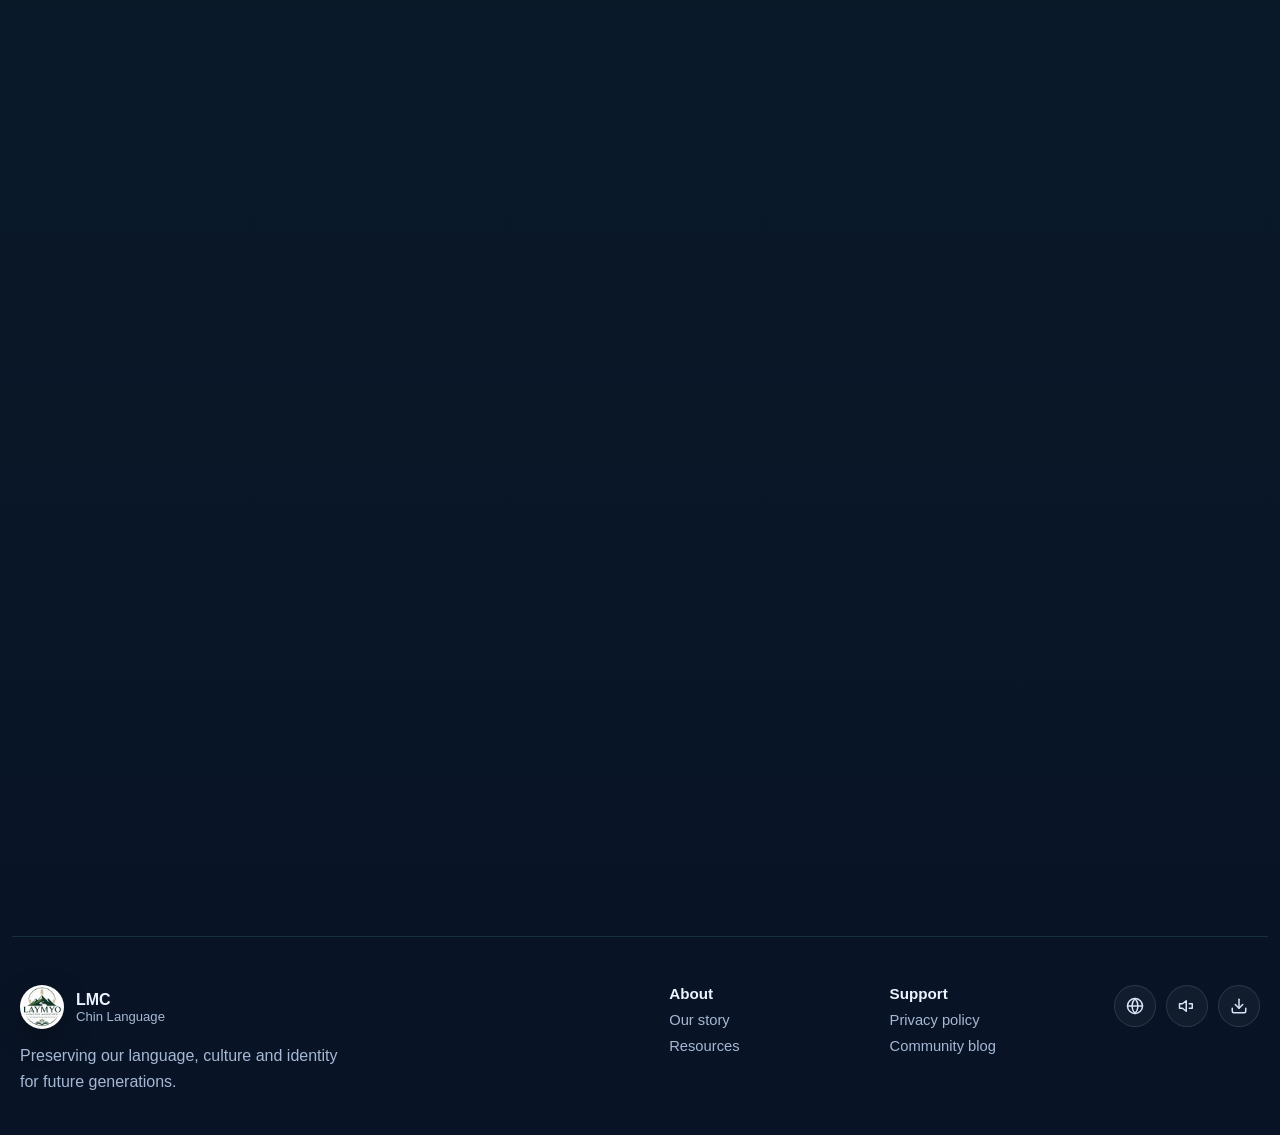
==== commit 6dbdd231: "Point dictionary page at /api/words and cache-bust app.js The dictionary loadData still fetched the " ====
--- a/html/index.html
+++ b/html/index.html
@@ -11,7 +11,7 @@
   <title>Laymyo — Chin Language</title>
   <link rel="stylesheet" href="css/styles.css?v=2">
   <script defer src="js/nav.js"></script>
-  <script defer src="js/app.js"></script>
+  <script defer src="js/app.js?v=2"></script>
 </head>
 <body class="home">
   <div class="bg-orb bg-orb-a"></div>
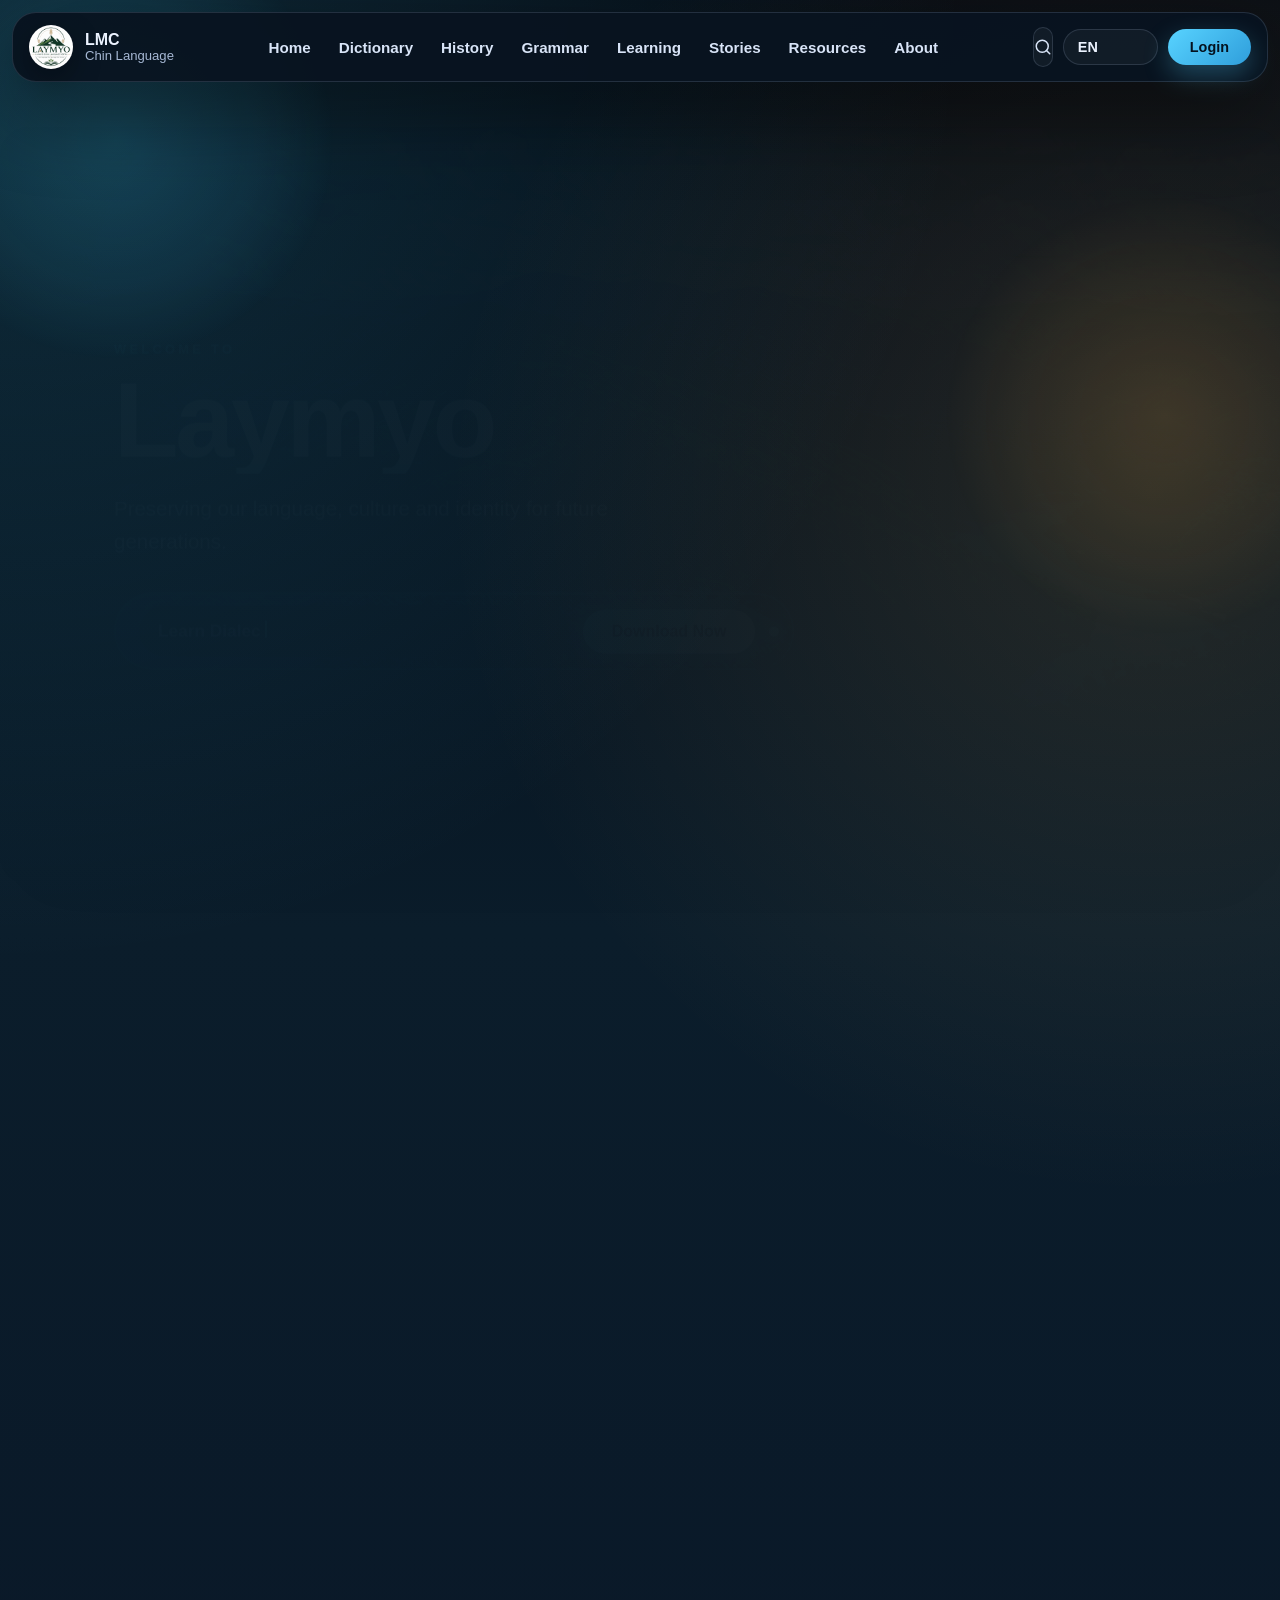
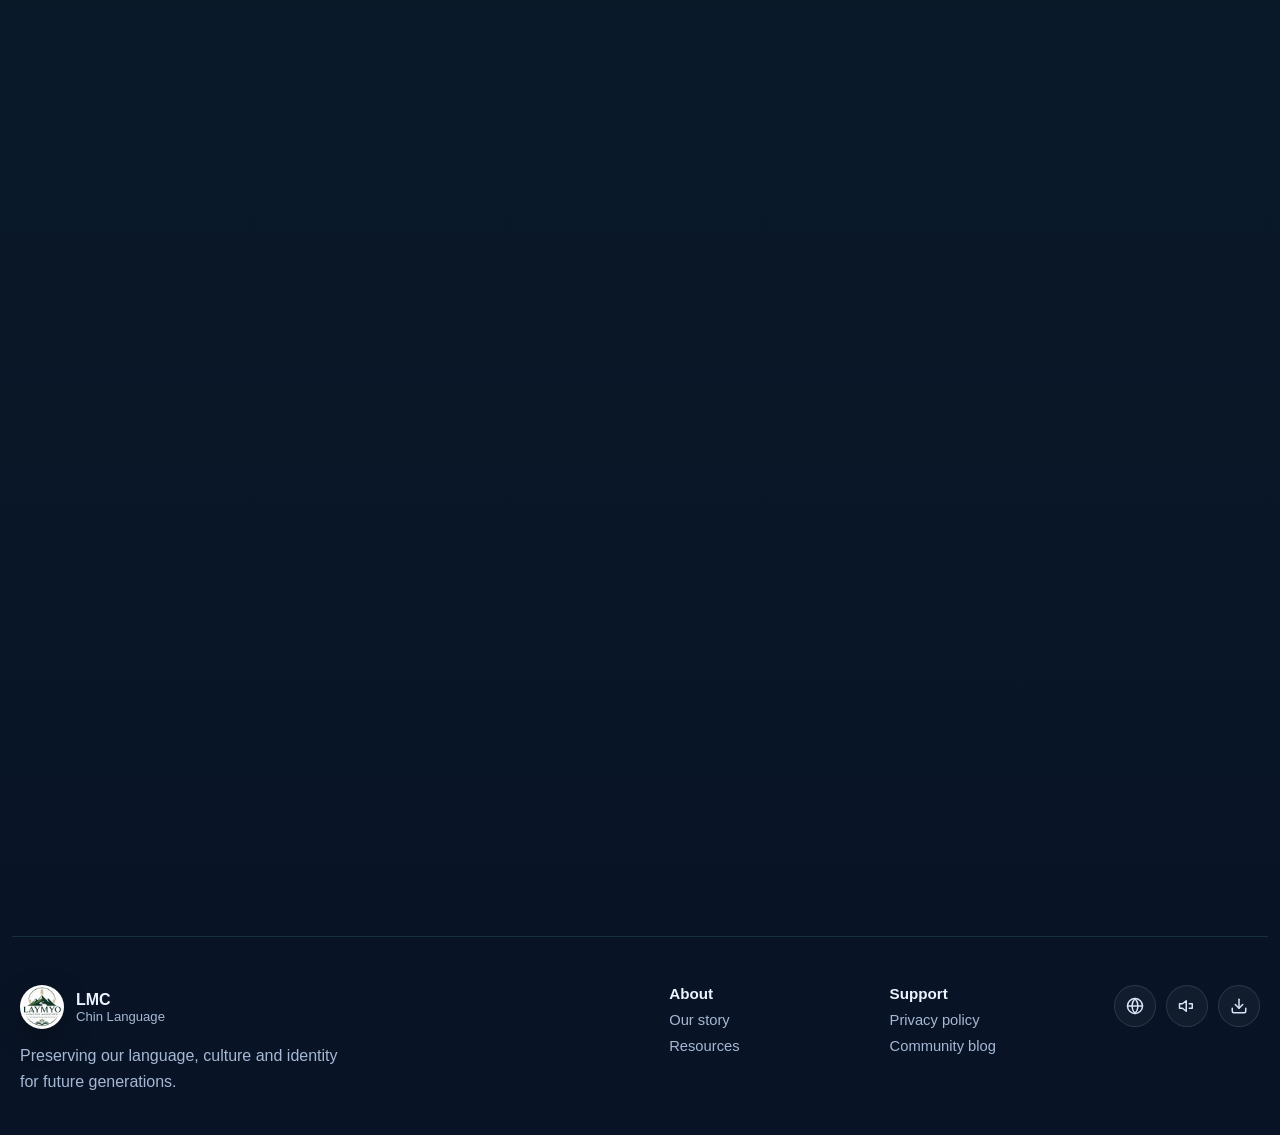
==== commit 1d3a2f10: "Add Laymyo alphabet to Grammar page, center nav History, drop dictionary stats Co-Authored-By: Claud" ====
--- a/html/index.html
+++ b/html/index.html
@@ -28,9 +28,9 @@
       <nav class="home-nav" aria-label="Primary">
         <a href="/">Home</a>
         <a href="dictionary">Dictionary</a>
+        <a href="history">History</a>
         <a href="categories">Grammar</a>
         <a href="conversation">Learning</a>
-        <a href="history">History</a>
         <a href="drawer">Stories</a>
         <a href="/#resources">Resources</a>
         <a href="about">About</a>
@@ -53,9 +53,9 @@
         <div class="home-menu-panel">
           <a href="/">Home</a>
           <a href="dictionary">Dictionary</a>
+          <a href="history">History</a>
           <a href="categories">Grammar</a>
           <a href="conversation">Learning</a>
-          <a href="history">History</a>
           <a href="drawer">Stories</a>
           <a href="/#resources">Resources</a>
           <a href="about">About</a>
--- a/html/css/styles.css
+++ b/html/css/styles.css
@@ -3364,3 +3364,45 @@
     gap: 26px;
   }
 }
+
+
+.alphabet-grid {
+  display: flex;
+  flex-wrap: wrap;
+  justify-content: center;
+  gap: 10px;
+  margin-top: 18px;
+}
+
+.letter-tile {
+  display: flex;
+  align-items: center;
+  justify-content: center;
+  width: calc((100% - 40px) / 5);
+  height: 58px;
+  border-radius: var(--radius-md);
+  background: rgba(255, 255, 255, 0.04);
+  border: 1px solid var(--line);
+  color: var(--soft);
+  font-size: 1.3rem;
+  font-weight: 700;
+}
+
+.letter-tile.sound {
+  color: var(--accent-3);
+  border-color: rgba(128, 240, 182, 0.28);
+}
+
+@media (max-width: 900px) {
+  .letter-tile {
+    width: calc((100% - 30px) / 4);
+  }
+}
+
+@media (max-width: 600px) {
+  .letter-tile {
+    width: calc((100% - 20px) / 3);
+    height: 46px;
+    font-size: 1.05rem;
+  }
+}
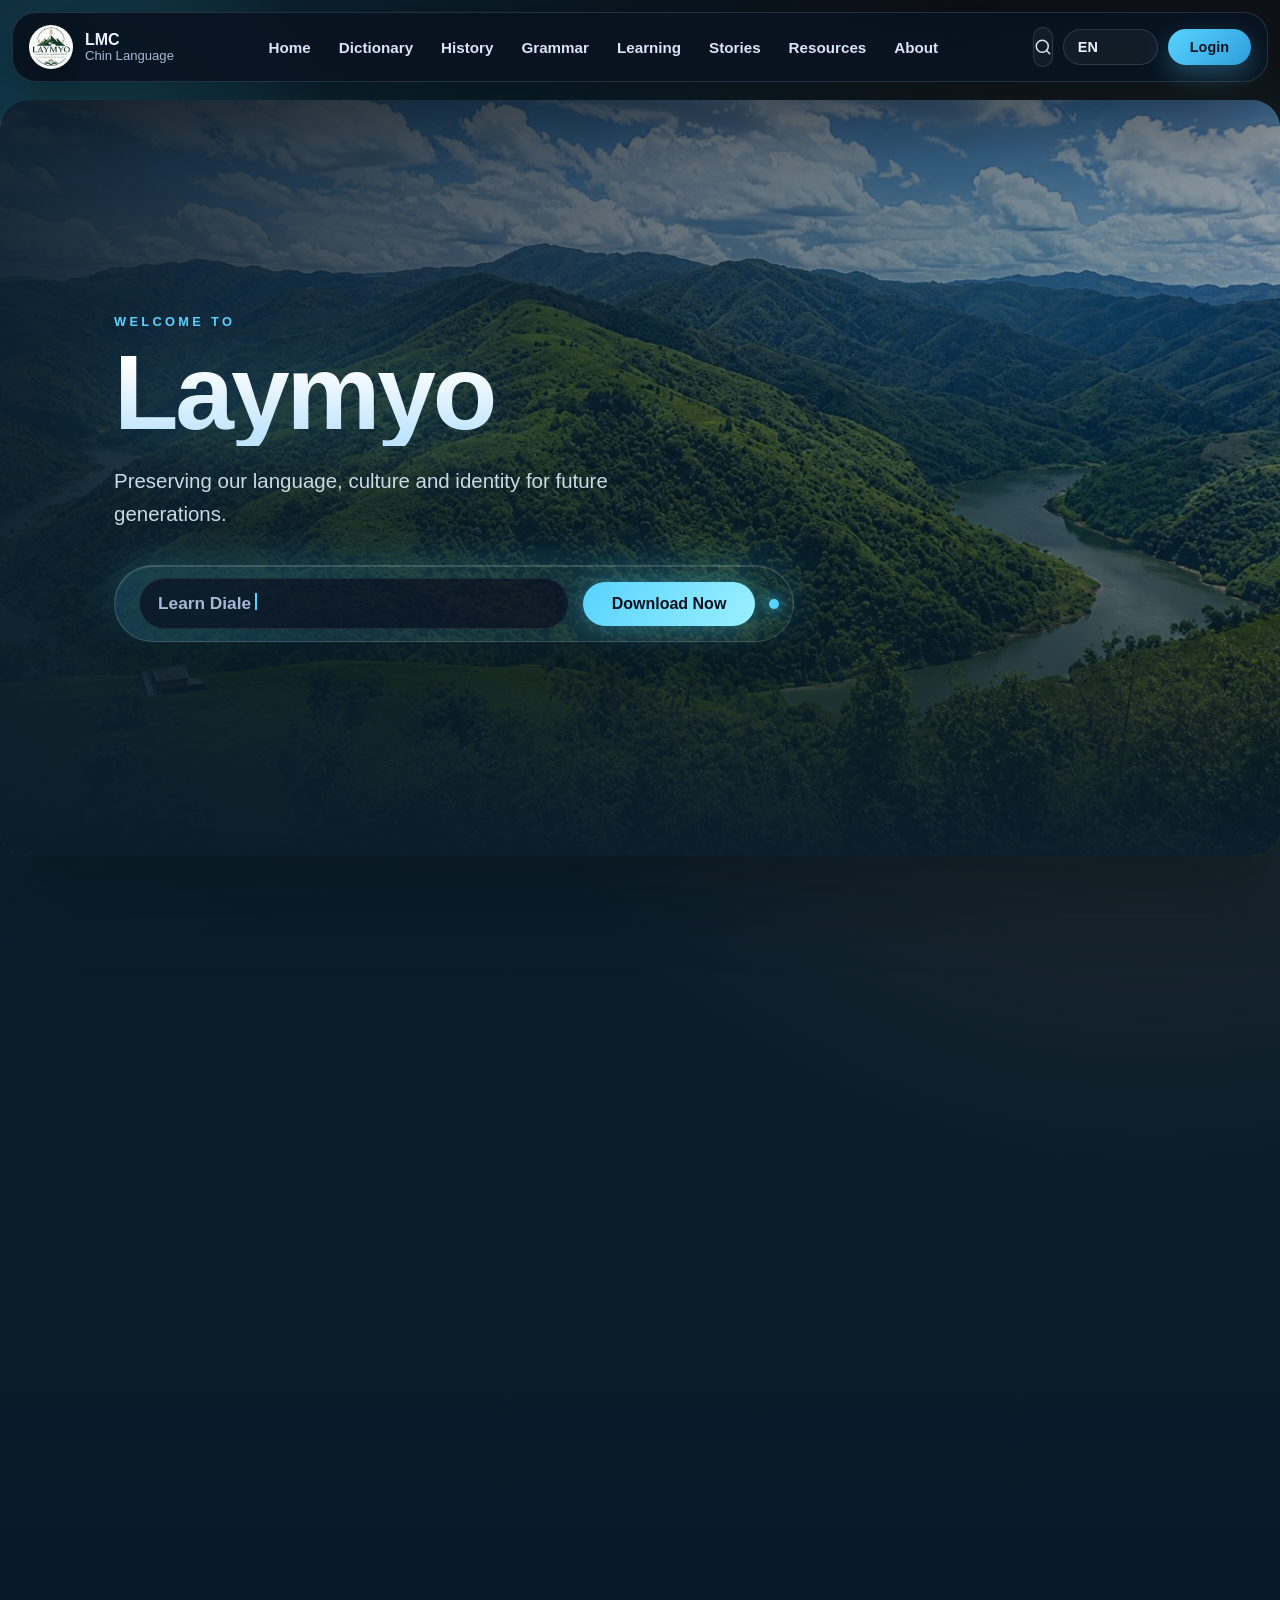
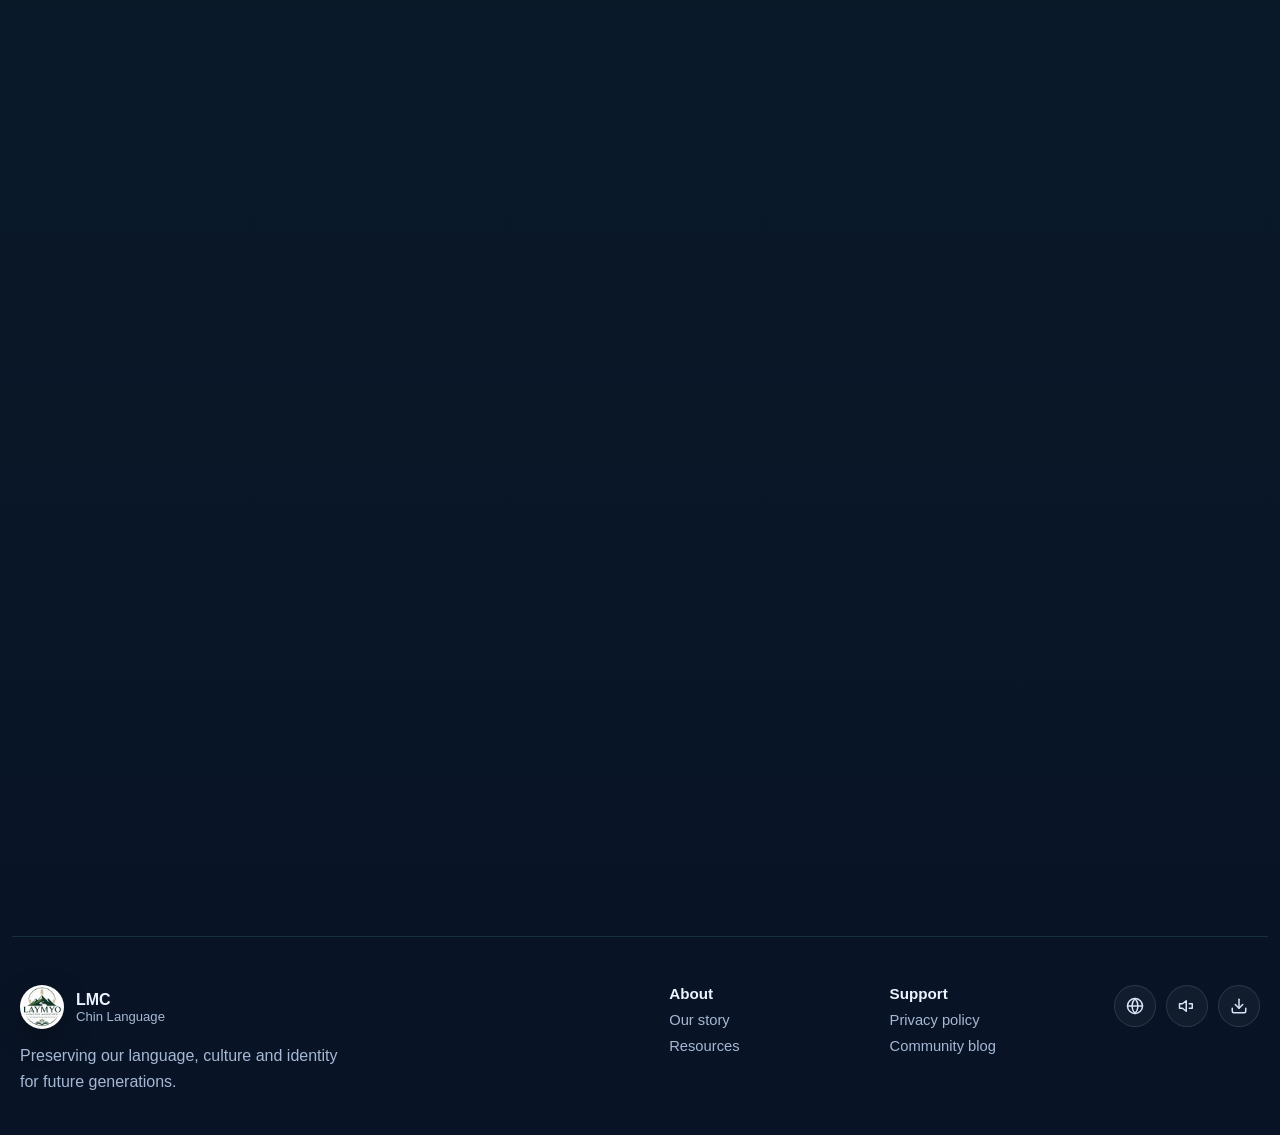
==== commit dd814d3a: "Shuffle dictionary entries, add Shuffle button Co-Authored-By: Claude <noreply@anthropic.com>" ====
--- a/html/index.html
+++ b/html/index.html
@@ -11,7 +11,7 @@
   <title>Laymyo — Chin Language</title>
   <link rel="stylesheet" href="css/styles.css?v=2">
   <script defer src="js/nav.js"></script>
-  <script defer src="js/app.js?v=2"></script>
+  <script defer src="js/app.js?v=3"></script>
 </head>
 <body class="home">
   <div class="bg-orb bg-orb-a"></div>
